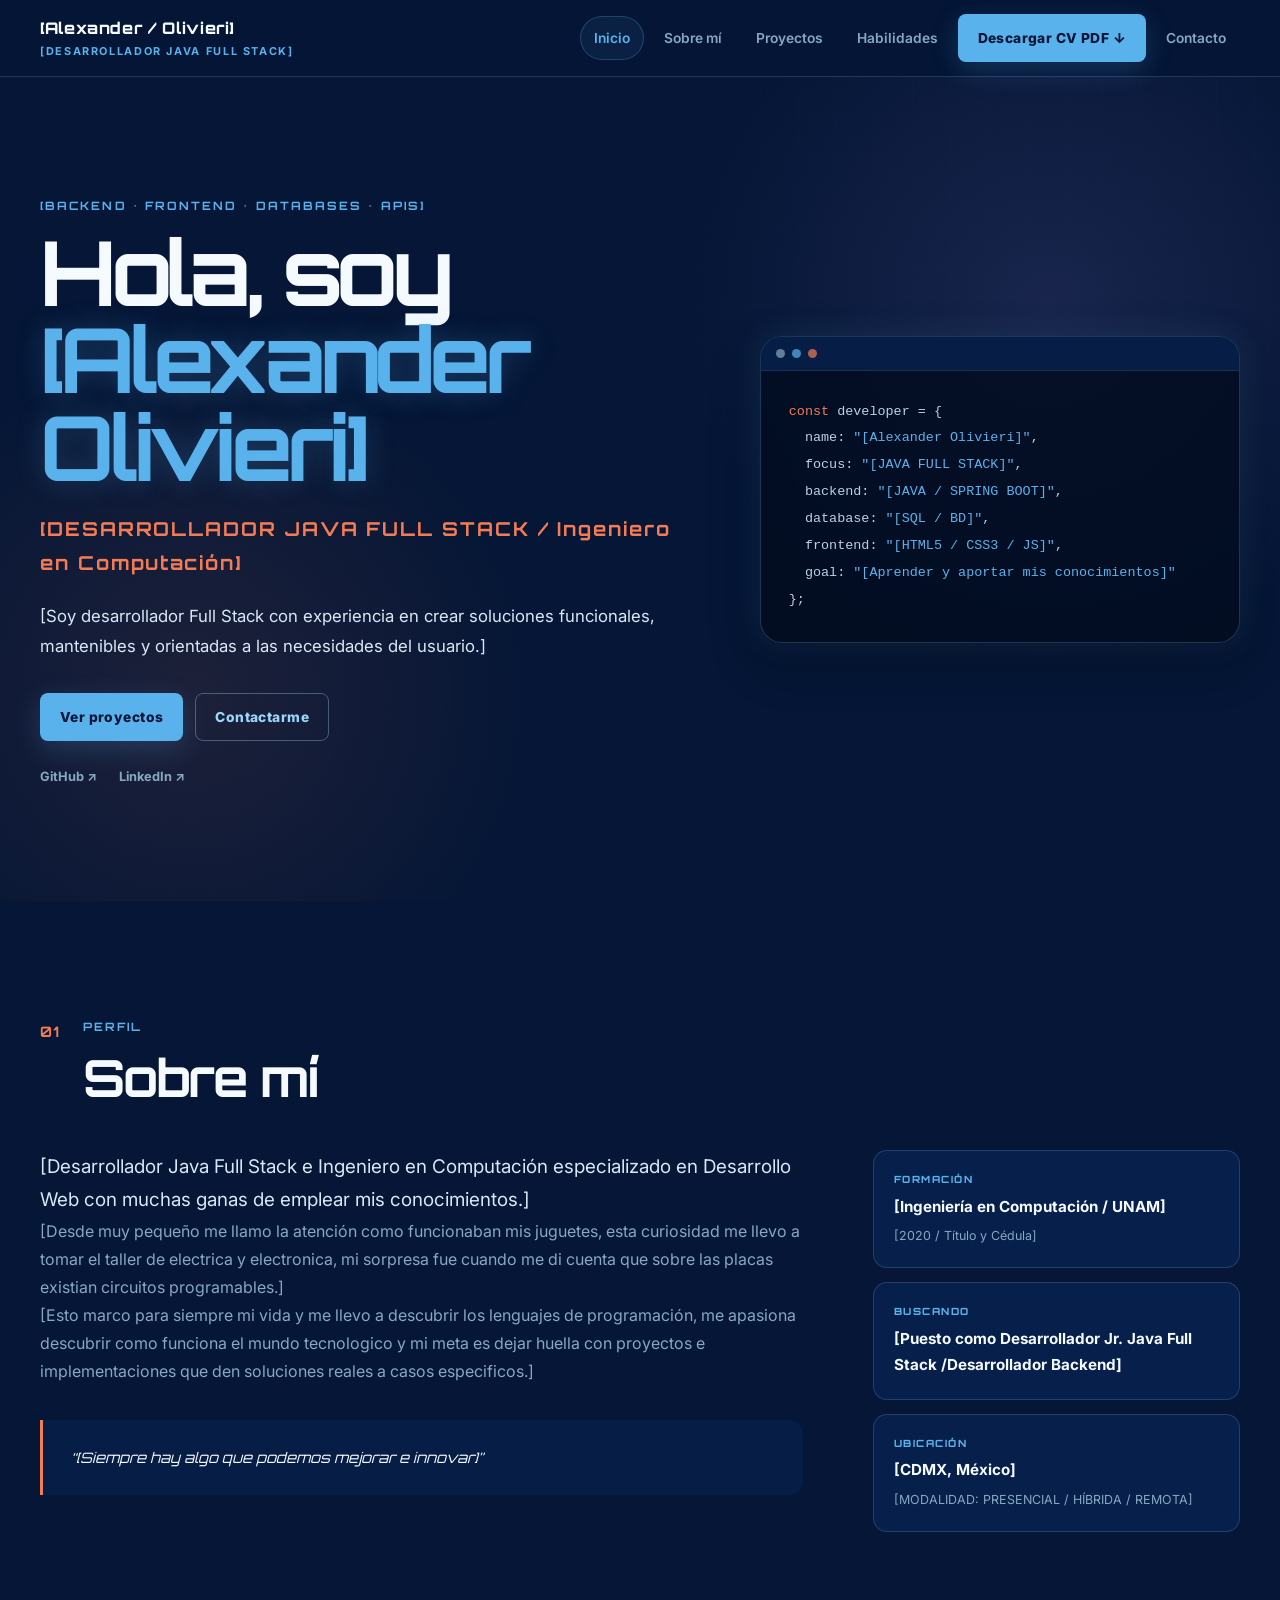
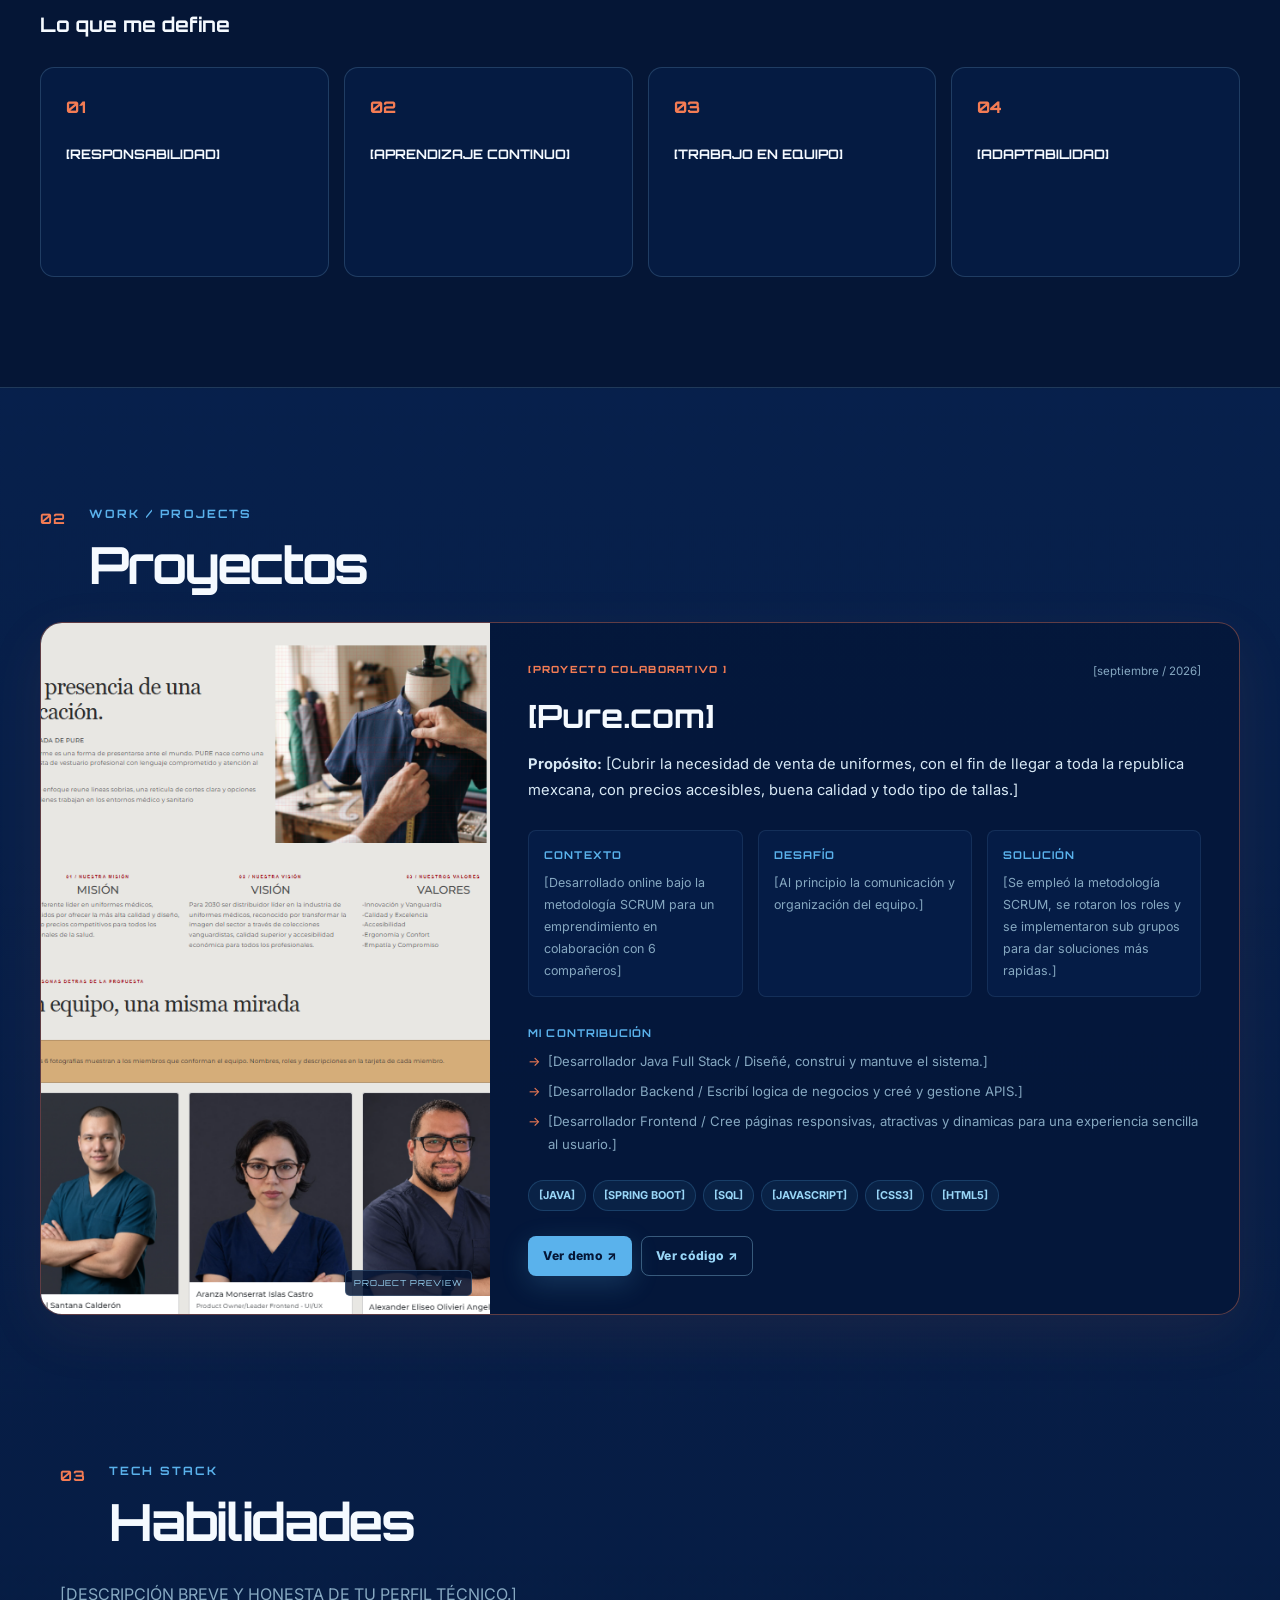
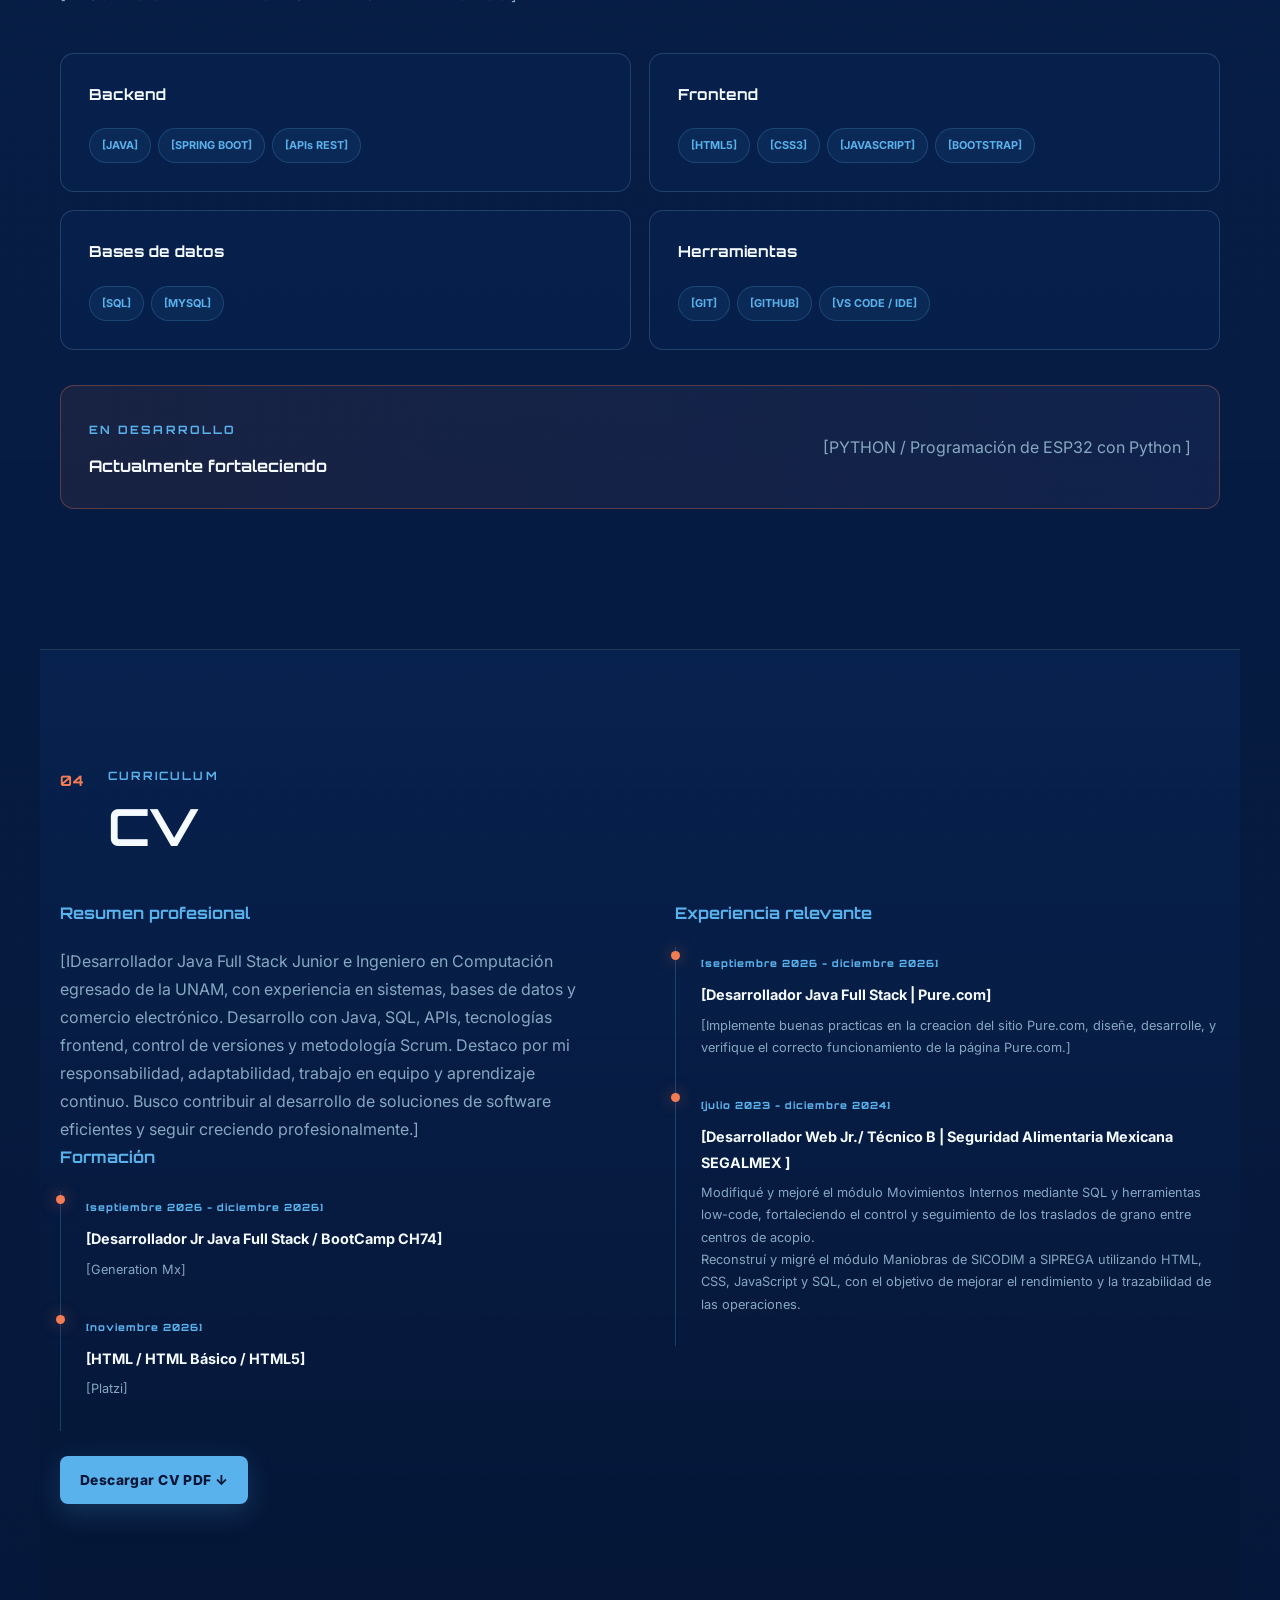
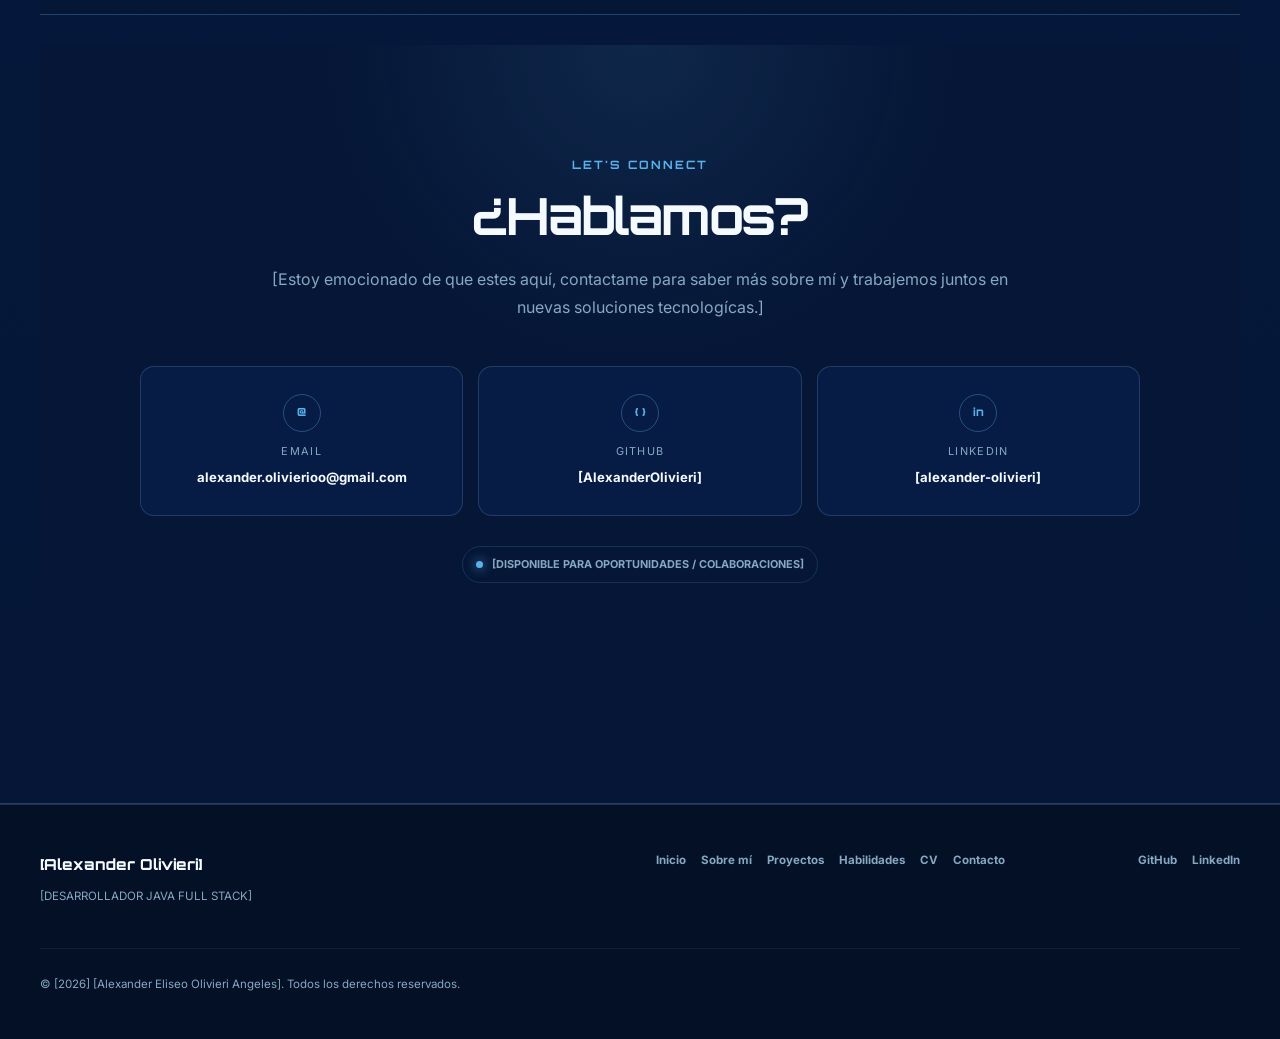
==== index.html @ f2535158 "Update meta description and remove CV link Updated the meta description to provide a brief professio" ====
<!DOCTYPE html>
<html lang="es">
<head>
  <meta charset="UTF-8">
  <meta name="viewport" content="width=device-width, initial-scale=1.0">

 
  <title>[Alexander Eliseo Olivieri Angeles] | Desarrollador Java Full Stack</title>
  <meta name="description" content="  [Soy desarrollador Full Stack con experiencia en crear
                                      soluciones funcionales, mantenibles y orientadas a las necesidades
                                      del usuario.]">


  <link rel="preconnect" href="https://fonts.googleapis.com">
  <link rel="preconnect" href="https://fonts.gstatic.com" crossorigin>
  <link href="https://fonts.googleapis.com/css2?family=Inter:wght@400;500;600;700&family=Orbitron:wght@500;600;700;800&display=swap" rel="stylesheet">

  <link rel="stylesheet" href="css/styles.css">
</head>

<body>


  <header class="header">
    <div class="header__container">

      <a class="header__brand" href="#inicio" aria-label="Ir al inicio">
        <span class="header__name">[Alexander / Olivieri]</span>
        <span class="header__tagline">[DESARROLLADOR JAVA FULL STACK]</span>
      </a>

      <nav class="nav" aria-label="Navegación principal">
        <ul class="nav__list">
          <li><a href="#inicio" class="nav__link nav__link--active">Inicio</a></li>
          <li><a href="#sobre-mi" class="nav__link">Sobre mí</a></li>
          <li><a href="#proyectos" class="nav__link">Proyectos</a></li>
          <li><a href="#habilidades" class="nav__link">Habilidades</a></li>
          <li> <a href="assets/documents/Alexander_Eliseo_Olivieri_Angeles-Desarrollador_Java_Full_Stack.pdf" class="button button--primary" target="_blank">Descargar CV PDF ↓</a></li>
          <li><a href="#contacto" class="nav__link">Contacto</a></li>
        </ul>
      </nav>

    </div>
  </header>

  <main>


    <section class="hero" id="inicio">
      <div class="hero__container">

        <div class="hero__content">
          <span class="eyebrow">[BACKEND • FRONTEND • DATABASES • APIS]</span>

          <h1 class="hero__title">
            Hola, soy <span>[Alexander Olivieri]</span>
          </h1>

          <p class="hero__role">[DESARROLLADOR JAVA FULL STACK / Ingeniero en Computación]</p>

          <p class="hero__description">
            [Soy desarrollador Full Stack con experiencia en crear
            soluciones funcionales, mantenibles y orientadas a las necesidades
            del usuario.]
          </p>

          <div class="hero__actions">
            <a href="#proyectos" class="button button--primary">Ver proyectos</a>
            <a href="#contacto" class="button button--secondary">Contactarme</a>
          </div>

          
          <div class="social-links" aria-label="Perfiles profesionales">
            <a href="https://github.com/AlexanderOlivieri" target="_blank" rel="noopener noreferrer">GitHub ↗</a>
            <a href="https://www.linkedin.com/in/alexander-olivieri" target="_blank" rel="noopener noreferrer">LinkedIn ↗</a>
           
          </div>
        </div>

        <aside class="hero__terminal" aria-label="Perfil técnico">
          <div class="terminal__bar">
            <span></span><span></span><span></span>
          </div>
          <div class="terminal__body">
            <p><span class="code-key">const</span> developer = {</p>
            <p>&nbsp;&nbsp;name: <span class="code-string">"[Alexander Olivieri]"</span>,</p>
            <p>&nbsp;&nbsp;focus: <span class="code-string">"[JAVA FULL STACK]"</span>,</p>
            <p>&nbsp;&nbsp;backend: <span class="code-string">"[JAVA / SPRING BOOT]"</span>,</p>
            <p>&nbsp;&nbsp;database: <span class="code-string">"[SQL / BD]"</span>,</p>
            <p>&nbsp;&nbsp;frontend: <span class="code-string">"[HTML5 / CSS3 / JS]"</span>,</p>
            <p>&nbsp;&nbsp;goal: <span class="code-string">"[Aprender y aportar mis conocimientos]"</span></p>
            <p>};</p>
          </div>
        </aside>

      </div>
    </section>


    <section class="about section" id="sobre-mi">
      <div class="container">

        <div class="section-heading">
          <span class="section-number">01</span>
          <div>
            <span class="eyebrow">PERFIL</span>
            <h2>Sobre mí</h2>
          </div>
        </div>

        <div class="about__grid">
          <div class="about__main">
            <p class="lead">
              [Desarrollador Java Full Stack e Ingeniero en Computación especializado en Desarrollo Web con muchas ganas de emplear mis conocimientos.]
            </p>

            <p>
              [Desde muy pequeño me llamo la atención como funcionaban mis juguetes, 
              esta curiosidad me llevo a tomar el taller de electrica y electronica, 
              mi sorpresa fue cuando me di cuenta que sobre las placas existian circuitos programables.]
            </p>

            <p>
              [Esto marco para siempre mi vida y me llevo a descubrir los lenguajes de programación,
              me apasiona descubrir como funciona el mundo tecnologico y mi meta es dejar huella con proyectos e implementaciones
              que den soluciones reales a casos especificos.]
            </p>

            <div class="quote">
              <p>“[Siempre hay algo que podemos mejorar e innovar]”</p>
            </div>
          </div>

          <div class="about__side">
            <div class="info-card">
              <span class="info-card__label">FORMACIÓN</span>
              <strong>[Ingeniería en Computación / UNAM]</strong>
              <span>[2020 / Título y Cédula]</span>
            </div>

            <div class="info-card">
              <span class="info-card__label">BUSCANDO</span>
              <strong>[Puesto como Desarrollador Jr. Java Full Stack /Desarrollador Backend]</strong>
              
            </div>

            <div class="info-card">
              <span class="info-card__label">UBICACIÓN</span>
              <strong>[CDMX, México]</strong>
              <span>[MODALIDAD: PRESENCIAL / HÍBRIDA / REMOTA]</span>
            </div>
          </div>
        </div>

        <div class="values">
          <h3>Lo que me define</h3>

          <div class="values__grid">
            <article class="value">
              <span class="value__icon">01</span>
              <h4>[RESPONSABILIDAD]</h4>
              
            </article>

            <article class="value">
              <span class="value__icon">02</span>
              <h4>[APRENDIZAJE CONTINUO]</h4>
             
            </article>

            <article class="value">
              <span class="value__icon">03</span>
              <h4>[TRABAJO EN EQUIPO]</h4>
            
            </article>

            <article class="value">
              <span class="value__icon">04</span>
              <h4>[ADAPTABILIDAD]</h4>
             
            </article>
          </div>
        </div>

      </div>
    </section>


    <section class="projects section section--dark" id="proyectos">
      <div class="container">

        <div class="section-heading">
          <span class="section-number">02</span>
          <div>
            <span class="eyebrow">WORK / PROJECTS</span>
            <h2>Proyectos</h2>
          </div>
        </div>

        <p class="section-intro">
 
        </p>

        <div class="projects__grid">


          <article class="project project--featured">

            <div class="project__media">
              <img src="assets/images/projects/pure.png"
                   alt="Esta es la pagina about del proyecto Pure.com"
                   loading="lazy">


            </div>

            <div class="project__content">
              <div class="project__top">
                <span class="project__type">[PROYECTO COLABORATIVO ]</span>
                <span class="project__date">[septiembre / 2026]</span>
              </div>

              <h3 class="project__title">[Pure.com]</h3>

              <p class="project__description">
                <strong>Propósito:</strong> [Cubrir la necesidad de venta de uniformes, 
                                              con el fin de llegar a toda la republica mexcana, 
                                              con precios accesibles, buena calidad y todo tipo de tallas.]
              </p>

              <div class="project__details">
                <div>
                  <h4>Contexto</h4>
                  <p>[Desarrollado online bajo la metodología SCRUM para un emprendimiento en colaboración con 6 compañeros]</p>
                </div>

                <div>
                  <h4>Desafío</h4>
                  <p>[Al principio la comunicación y organización del equipo.]</p>
                </div>

                <div>
                  <h4>Solución</h4>
                  <p>[Se empleó la metodología SCRUM, se rotaron los roles y se implementaron sub grupos para dar soluciones más rapidas.]</p>
                </div>
              </div>

              <div class="project__contribution">
                <h4>Mi contribución</h4>
                <ul>
                  <li>[Desarrollador Java Full Stack / Diseñé, construi y mantuve el sistema.]</li>
                  <li>[Desarrollador Backend / Escribí logica de negocios y creé y gestione APIS.]</li>
                  <li>[Desarrollador Frontend / Cree páginas responsivas, atractivas y dinamicas para una experiencia sencilla al usuario.]</li>
                </ul>
              </div>

              <div class="project__technologies">
                <span class="tag">[JAVA]</span>
                <span class="tag">[SPRING BOOT]</span>
                <span class="tag">[SQL]</span>
                <span class="tag">[JAVASCRIPT]</span>
                <span class="tag">[CSS3]</span>
                <span class="tag">[HTML5]</span>
              </div>

              <div class="project__links">
                <a href="#" class="button button--small button--primary" target="_blank" rel="noopener noreferrer">Ver demo ↗</a>
                <a href="https://github.com/aztrax369i/Pure.com.git" class="button button--small button--outline" target="_blank" rel="noopener noreferrer">Ver código ↗</a>
              </div>
            </div>
          </article>

          <!-- PROYECTO 2 
          <article class="project">
            <div class="project__media">
              <img src="[IMAGEN-PROYECTO-2.jpg]"
                   alt="[DESCRIPCIÓN DE LA IMAGEN]"
                   loading="lazy">
            </div>

            <div class="project__content">
              <div class="project__top">
                <span class="project__type">[PERSONAL / COLABORATIVO]</span>
                <span class="project__date">[MES / AÑO]</span>
              </div>

              <h3 class="project__title">[NOMBRE DEL PROYECTO]</h3>

              <p class="project__description">
                <strong>Propósito:</strong> [PROBLEMA / NECESIDAD / OBJETIVO.]
              </p>

              <div class="project__details">
                <div>
                  <h4>Contexto</h4>
                  <p>[CONTEXTO.]</p>
                </div>
                <div>
                  <h4>Desafío</h4>
                  <p>[DESAFÍO.]</p>
                </div>
                <div>
                  <h4>Solución</h4>
                  <p>[SOLUCIÓN.]</p>
                </div>
              </div>

              <div class="project__contribution">
                <h4>Mi contribución</h4>
                <ul>
                  <li>[APORTACIÓN 1]</li>
                  <li>[APORTACIÓN 2]</li>
                  <li>[APORTACIÓN 3]</li>
                </ul>
              </div>

              <div class="project__technologies">
                <span class="tag">[TECNOLOGÍA]</span>
                <span class="tag">[TECNOLOGÍA]</span>
                <span class="tag">[TECNOLOGÍA]</span>
              </div>

              <div class="project__links">
                <a href="[URL-DEMO]" class="button button--small button--primary" target="_blank" rel="noopener noreferrer">Ver demo ↗</a>
                <a href="[URL-GITHUB]" class="button button--small button--outline" target="_blank" rel="noopener noreferrer">Ver código ↗</a>
              </div>
            </div>
          </article>

           PROYECTO 3 
          <article class="project">
            <div class="project__media">
              <img src="[IMAGEN-PROYECTO-3.jpg]"
                   alt="[DESCRIPCIÓN DE LA IMAGEN]"
                   loading="lazy">
            </div>

            <div class="project__content">
              <div class="project__top">
                <span class="project__type">[PERSONAL / COLABORATIVO]</span>
                <span class="project__date">[MES / AÑO]</span>
              </div>

              <h3 class="project__title">[NOMBRE DEL PROYECTO]</h3>

              <p class="project__description">
                <strong>Propósito:</strong> [PROBLEMA / NECESIDAD / OBJETIVO.]
              </p>

              <div class="project__details">
                <div>
                  <h4>Contexto</h4>
                  <p>[CONTEXTO.]</p>
                </div>
                <div>
                  <h4>Desafío</h4>
                  <p>[DESAFÍO.]</p>
                </div>
                <div>
                  <h4>Solución</h4>
                  <p>[SOLUCIÓN.]</p>
                </div>
              </div>

              <div class="project__contribution">
                <h4>Mi contribución</h4>
                <ul>
                  <li>[APORTACIÓN 1]</li>
                  <li>[APORTACIÓN 2]</li>
                  <li>[APORTACIÓN 3]</li>
                </ul>
              </div>

              <div class="project__technologies">
                <span class="tag">[TECNOLOGÍA]</span>
                <span class="tag">[TECNOLOGÍA]</span>
                <span class="tag">[TECNOLOGÍA]</span>
              </div>

              <div class="project__links">
                <a href="[URL-DEMO]" class="button button--small button--primary" target="_blank" rel="noopener noreferrer">Ver demo ↗</a>
                <a href="[URL-GITHUB]" class="button button--small button--outline" target="_blank" rel="noopener noreferrer">Ver código ↗</a>
              </div>
            </div>
          </article>

        </div>
      </div>
    </section>
-->

    <section class="skills section" id="habilidades">
      <div class="container">

        <div class="section-heading">
          <span class="section-number">03</span>
          <div>
            <span class="eyebrow">TECH STACK</span>
            <h2>Habilidades</h2>
          </div>
        </div>

        <p class="section-intro">
          [DESCRIPCIÓN BREVE Y HONESTA DE TU PERFIL TÉCNICO.]
        </p>

        <div class="skills__grid">

          <article class="skill-group">
            <h3>Backend</h3>
            <div class="skill-tags">
              <span class="skill-tag">[JAVA]</span>
              <span class="skill-tag">[SPRING BOOT]</span>
              <span class="skill-tag">[APIs REST]</span>
              
            </div>
          </article>

          <article class="skill-group">
            <h3>Frontend</h3>
            <div class="skill-tags">
              <span class="skill-tag">[HTML5]</span>
              <span class="skill-tag">[CSS3]</span>
              <span class="skill-tag">[JAVASCRIPT]</span>
              <span class="skill-tag">[BOOTSTRAP]</span>
            </div>
          </article>

          <article class="skill-group">
            <h3>Bases de datos</h3>
            <div class="skill-tags">
              <span class="skill-tag">[SQL]</span>
              <span class="skill-tag">[MYSQL]</span>
              
            </div>
          </article>

          <article class="skill-group">
            <h3>Herramientas</h3>
            <div class="skill-tags">
              <span class="skill-tag">[GIT]</span>
              <span class="skill-tag">[GITHUB]</span>
              <span class="skill-tag">[VS CODE / IDE]</span>
              
            </div>
          </article>

        </div>

        <div class="learning">
          <div>
            <span class="eyebrow">EN DESARROLLO</span>
            <h3>Actualmente fortaleciendo</h3>
          </div>
          <p>[PYTHON / Programación de ESP32 con Python ]</p>
        </div>

      </div>
    </section>


    <section class="cv section section--dark" id="cv">
      <div class="container">

        <div class="section-heading">
          <span class="section-number">04</span>
          <div>
            <span class="eyebrow">CURRICULUM</span>
            <h2>CV</h2>
          </div>
        </div>

        <div class="cv__grid">

          <div>
            <h3>Resumen profesional</h3>
            <p>
              [IDesarrollador Java Full Stack Junior e Ingeniero en Computación egresado de la UNAM, 
              con experiencia en sistemas, bases de datos y comercio electrónico. Desarrollo con Java, SQL, APIs, 
              tecnologías frontend, control de versiones y metodología Scrum. Destaco por mi responsabilidad, 
              adaptabilidad, trabajo en equipo y aprendizaje continuo. Busco contribuir al desarrollo de soluciones 
              de software eficientes y seguir creciendo profesionalmente.]
            </p>

            <h3>Formación</h3>
            <div class="timeline">
              <article class="timeline__item">
                <span>[septiembre 2026 - diciembre 2026]</span>
                <h4>[Desarrollador Jr Java Full Stack / BootCamp CH74]</h4>
                <p>[Generation Mx]</p>
              </article>

              <article class="timeline__item">
                <span>[noviembre 2026]</span>
                <h4>[HTML / HTML Básico / HTML5]</h4>
                <p>[Platzi]</p>
              </article>
            </div>
          </div>

          <div>
            <h3>Experiencia relevante</h3>
            <div class="timeline">
              <article class="timeline__item">
                <span>[septiembre 2026 - diciembre 2026]</span>
                <h4>[Desarrollador Java Full Stack | Pure.com]</h4>
                <p>[Implemente buenas practicas en la creacion del sitio Pure.com, diseñe, desarrolle, y 
                    verifique el correcto funcionamiento de la página Pure.com.]
                </p>
              </article>

              <article class="timeline__item">
                <span>[julio 2023 - diciembre 2024]</span>
                <h4>[Desarrollador Web Jr./ Técnico B | Seguridad Alimentaria Mexicana  SEGALMEX ]</h4>
                <p>Modifiqué y mejoré el módulo Movimientos Internos mediante SQL y herramientas low-code, 
                   fortaleciendo el control y seguimiento de los traslados de grano entre centros de acopio.
                </p>
                <p>Reconstruí y migré el módulo Maniobras de SICODIM a SIPREGA utilizando HTML, CSS, JavaScript y SQL, 
                  con el objetivo de mejorar el rendimiento y la trazabilidad de las operaciones.
                </p>
              </article>
            </div>
          </div>

        </div>

        <div class="cv__actions">
          <a href="assets/documents/Alexander_Eliseo_Olivieri_Angeles-Desarrollador_Java_Full_Stack.pdf" class="button button--primary" target="_blank">Descargar CV PDF ↓</a>
        </div>

      </div>
    </section>


    <section class="contact section" id="contacto">
      <div class="container">

        <div class="section-heading section-heading--center">
          <span class="eyebrow">LET'S CONNECT</span>
          <h2>¿Hablamos?</h2>
          <p>
            [Estoy emocionado de que estes aquí, contactame para saber más sobre mí y trabajemos juntos en nuevas soluciones tecnologícas.]
          </p>
        </div>

        <div class="contact__grid">

          <a class="contact-card" href="mailto:alexander.olivieri00@gmail.com">
            <span class="contact-card__icon">@</span>
            <span class="contact-card__label">Email</span>
            <strong>alexander.olivierioo@gmail.com</strong>
          </a>

          <a class="contact-card" href="https://github.com/AlexanderOlivieri" target="_blank" rel="noopener noreferrer">
            <span class="contact-card__icon">{ }</span>
            <span class="contact-card__label">GitHub</span>
            <strong>[AlexanderOlivieri]</strong>
          </a>

          <a class="contact-card" href="https://www.linkedin.com/in/alexander-olivieri" target="_blank" rel="noopener noreferrer">
            <span class="contact-card__icon">in</span>
            <span class="contact-card__label">LinkedIn</span>
            <strong>[alexander-olivieri]</strong>
          </a>

        </div>

        <div class="contact__status">
          <span class="status-dot"></span>
          <span>[DISPONIBLE PARA OPORTUNIDADES / COLABORACIONES]</span>
        </div>

      </div>
    </section>

  </main>

  <footer class="footer">
    <div class="container footer__container">
      <div>
        <span class="footer__brand">[Alexander Olivieri]</span>
        <p>[DESARROLLADOR JAVA FULL STACK]</p>
      </div>

      <nav class="footer__nav" aria-label="Navegación secundaria">
        <a href="#inicio">Inicio</a>
        <a href="#sobre-mi">Sobre mí</a>
        <a href="#proyectos">Proyectos</a>
        <a href="#habilidades">Habilidades</a>
        <a href="#cv">CV</a>
        <a href="#contacto">Contacto</a>
      </nav>

      <div class="footer__social">
        <a href="https://github.com/AlexanderOlivieri" target="_blank" rel="noopener noreferrer">GitHub</a>
        <a href="https://www.linkedin.com/in/alexander-olivieri" target="_blank" rel="noopener noreferrer">LinkedIn</a>
      </div>

      <p class="footer__copyright">
        © [2026] [Alexander Eliseo Olivieri Angeles]. Todos los derechos reservados.
      </p>
    </div>
  </footer>

</body>
</html>
---- css/styles.css ----
/* ==========================================================
   PORTAFOLIO — PLANTILLA PROFESIONAL
   Paleta proporcionada:
   BG principal     #051636
   BG secundario    #082454
   Primary          #5AB2EC
   Accent principal #F47C54
   Accent secund.   #6A62A8
   Texto claro      #99D6F7

   Tipografía:
   Orbitron → identidad técnica / títulos
   Inter    → cuerpo / UI / lectura
   ========================================================== */

:root {
  --color-bg-main: #051636;
  --color-bg-secondary: #082454;
  --color-primary: #5AB2EC;
  --color-accent-main: #F47C54;
  --color-accent-secondary: #6A62A8;
  --color-text-light: #99D6F7;

  --color-white: #F5FAFF;
  --color-text: #D8E9F5;
  --color-muted: #86A8C1;
  --color-border: rgba(153, 214, 247, 0.18);
  --color-card: rgba(8, 36, 84, 0.72);

  --font-display: "Orbitron", sans-serif;
  --font-body: "Inter", sans-serif;

  --container: 1200px;
  --radius-sm: 8px;
  --radius-md: 14px;
  --radius-lg: 22px;

  --shadow-card: 0 18px 50px rgba(0, 0, 0, 0.25);
  --shadow-glow: 0 0 32px rgba(90, 178, 236, 0.14);

  --transition: 220ms cubic-bezier(.2,.8,.2,1);
}

* {
  box-sizing: border-box;
  margin: 0;
  padding: 0;
}

html {
  scroll-behavior: smooth;
  scroll-padding-top: 92px;
}

body {
  min-width: 320px;
  background: var(--color-bg-main);
  color: var(--color-text);
  font-family: var(--font-body);
  font-size: 16px;
  line-height: 1.75;
  -webkit-font-smoothing: antialiased;
  text-rendering: optimizeLegibility;
}

img,
video {
  display: block;
  max-width: 100%;
}

img {
  width: 100%;
  object-fit: cover;
}

a {
  color: inherit;
  text-decoration: none;
}

ul {
  list-style: none;
}

button,
a {
  -webkit-tap-highlight-color: transparent;
}

:focus-visible {
  outline: 3px solid var(--color-accent-main);
  outline-offset: 4px;
}

::selection {
  background: var(--color-primary);
  color: var(--color-bg-main);
}

/* ==========================================================
   UTILIDADES
   ========================================================== */

.container {
  width: min(100% - 40px, var(--container));
  margin-inline: auto;
}

.section {
  padding: 110px 0;
}

.section--dark {
  background:
    linear-gradient(180deg, rgba(8,36,84,.72), rgba(5,22,54,.98));
  border-block: 1px solid var(--color-border);
}

.eyebrow {
  display: inline-block;
  margin-bottom: 12px;
  color: var(--color-primary);
  font-family: var(--font-display);
  font-size: .72rem;
  font-weight: 700;
  letter-spacing: .18em;
  text-transform: uppercase;
}

.section-heading {
  display: flex;
  align-items: flex-start;
  gap: 22px;
  margin-bottom: 45px;
}

.section-heading--center {
  display: block;
  max-width: 760px;
  margin-inline: auto;
  text-align: center;
}

.section-heading--center .eyebrow {
  display: block;
}

.section-heading h2 {
  color: var(--color-white);
  font-family: var(--font-display);
  font-size: clamp(2rem, 4vw, 3.4rem);
  line-height: 1.1;
  letter-spacing: -.04em;
}

.section-heading--center p {
  margin: 22px auto 0;
  color: var(--color-muted);
}

.section-number {
  padding-top: 8px;
  color: var(--color-accent-main);
  font-family: var(--font-display);
  font-size: .9rem;
  font-weight: 700;
  letter-spacing: .1em;
}

.section-intro {
  max-width: 780px;
  margin: -15px 0 45px;
  color: var(--color-muted);
}

/* ==========================================================
   HEADER
   ========================================================== */

.header {
  position: sticky;
  top: 0;
  z-index: 100;
  border-bottom: 1px solid var(--color-border);
  background: rgba(5, 22, 54, .88);
  backdrop-filter: blur(18px);
}

.header__container {
  width: min(100% - 40px, var(--container));
  min-height: 76px;
  margin-inline: auto;
  display: flex;
  align-items: center;
  justify-content: space-between;
  gap: 30px;
}

.header__brand {
  display: flex;
  flex-direction: column;
  flex-shrink: 0;
}

.header__name {
  color: var(--color-white);
  font-family: var(--font-display);
  font-size: 1rem;
  font-weight: 800;
  letter-spacing: .04em;
}

.header__tagline {
  color: var(--color-primary);
  font-size: .68rem;
  font-weight: 700;
  letter-spacing: .15em;
  text-transform: uppercase;
}

.nav__list {
  display: flex;
  align-items: center;
  gap: 6px;
  flex-wrap: wrap;
}

.nav__link {
  display: block;
  padding: 9px 13px;
  border: 1px solid transparent;
  border-radius: 999px;
  color: var(--color-muted);
  font-size: .86rem;
  font-weight: 600;
  transition: var(--transition);
}

.nav__link:hover,
.nav__link--active {
  color: var(--color-white);
  border-color: rgba(90,178,236,.25);
  background: rgba(90,178,236,.08);
}

.nav__link--active {
  color: var(--color-primary);
}

/* ==========================================================
   HERO
   ========================================================== */

.hero {
  position: relative;
  overflow: hidden;
  min-height: calc(100vh - 76px);
  display: grid;
  align-items: center;
  background:
    radial-gradient(circle at 82% 28%, rgba(106,98,168,.2), transparent 30%),
    radial-gradient(circle at 15% 75%, rgba(244,124,84,.1), transparent 28%),
    var(--color-bg-main);
}

.hero::before {
  content: "";
  position: absolute;
  inset: 0;
  pointer-events: none;
  opacity: .18;
  background-image:
    linear-gradient(rgba(90,178,236,.08) 1px, transparent 1px),
    linear-gradient(90deg, rgba(90,178,236,.08) 1px, transparent 1px);
  background-size: 38px 38px;
  mask-image: linear-gradient(to bottom, black, transparent 90%);
}

.hero__container {
  position: relative;
  z-index: 1;
  width: min(100% - 40px, var(--container));
  margin-inline: auto;
  padding: 90px 0;
  display: grid;
  grid-template-columns: minmax(0, 1.15fr) minmax(320px, .85fr);
  gap: 70px;
  align-items: center;
}

.hero__title {
  max-width: 800px;
  color: var(--color-white);
  font-family: var(--font-display);
  font-size: clamp(2.8rem, 7vw, 6.3rem);
  line-height: .98;
  letter-spacing: -.06em;
}

.hero__title span {
  color: var(--color-primary);
  text-shadow: 0 0 28px rgba(90,178,236,.25);
}

.hero__role {
  margin: 22px 0;
  color: var(--color-accent-main);
  font-family: var(--font-display);
  font-size: clamp(.9rem, 1.5vw, 1.2rem);
  font-weight: 700;
  letter-spacing: .1em;
}

.hero__description {
  max-width: 700px;
  margin-bottom: 32px;
  color: var(--color-text);
  font-size: 1.05rem;
}

.hero__actions {
  display: flex;
  flex-wrap: wrap;
  gap: 12px;
  margin-bottom: 25px;
}

.button {
  display: inline-flex;
  align-items: center;
  justify-content: center;
  min-height: 46px;
  padding: 11px 19px;
  border: 1px solid transparent;
  border-radius: var(--radius-sm);
  font-size: .86rem;
  font-weight: 800;
  letter-spacing: .03em;
  transition: var(--transition);
}

.button:hover {
  transform: translateY(-3px);
}

.button--primary {
  background: var(--color-primary);
  color: var(--color-bg-main);
  box-shadow: 0 8px 28px rgba(90,178,236,.2);
}

.button--primary:hover {
  background: #78C4F0;
  box-shadow: 0 12px 34px rgba(90,178,236,.32);
}

.button--secondary,
.button--outline {
  border-color: rgba(153,214,247,.35);
  background: transparent;
  color: var(--color-text-light);
}

.button--secondary:hover,
.button--outline:hover {
  border-color: var(--color-primary);
  background: rgba(90,178,236,.08);
}

.button--small {
  min-height: 40px;
  padding: 8px 14px;
  font-size: .76rem;
}

.social-links {
  display: flex;
  flex-wrap: wrap;
  gap: 22px;
}

.social-links a {
  color: var(--color-muted);
  font-size: .8rem;
  font-weight: 700;
  transition: var(--transition);
}

.social-links a:hover {
  color: var(--color-primary);
}

.hero__terminal {
  border: 1px solid rgba(90,178,236,.25);
  border-radius: var(--radius-lg);
  overflow: hidden;
  background: rgba(2,12,31,.8);
  box-shadow: var(--shadow-card), var(--shadow-glow);
}

.terminal__bar {
  display: flex;
  gap: 7px;
  padding: 12px 15px;
  border-bottom: 1px solid rgba(153,214,247,.1);
  background: rgba(8,36,84,.7);
}

.terminal__bar span {
  width: 9px;
  height: 9px;
  border-radius: 50%;
  background: var(--color-muted);
  opacity: .7;
}

.terminal__bar span:nth-child(2) { background: var(--color-primary); }
.terminal__bar span:nth-child(3) { background: var(--color-accent-main); }

.terminal__body {
  padding: 28px;
  color: #B9D2E3;
  font-family: "Courier New", monospace;
  font-size: .84rem;
  line-height: 2;
  overflow-x: auto;
}

.terminal__body p {
  margin: 0;
  max-width: none;
}

.code-key {
  color: var(--color-accent-main);
}

.code-string {
  color: var(--color-primary);
}

/* ==========================================================
   ABOUT
   ========================================================== */

.about__grid {
  display: grid;
  grid-template-columns: minmax(0, 1.35fr) minmax(280px, .65fr);
  gap: 70px;
}

.about__main p {
  color: var(--color-muted);
}

.about__main .lead {
  color: var(--color-text);
  font-size: 1.18rem;
}

.quote {
  margin-top: 35px;
  padding: 25px 28px;
  border-left: 3px solid var(--color-accent-main);
  background: rgba(8,36,84,.5);
  border-radius: 0 var(--radius-md) var(--radius-md) 0;
}

.quote p {
  color: var(--color-white) !important;
  font-family: var(--font-display);
  font-size: .9rem;
  font-style: italic;
}

.about__side {
  display: grid;
  gap: 14px;
}

.info-card {
  display: flex;
  flex-direction: column;
  gap: 5px;
  padding: 20px;
  border: 1px solid var(--color-border);
  border-radius: var(--radius-md);
  background: var(--color-card);
}

.info-card__label {
  color: var(--color-primary);
  font-family: var(--font-display);
  font-size: .62rem;
  font-weight: 800;
  letter-spacing: .15em;
}

.info-card strong {
  color: var(--color-white);
  font-size: .95rem;
}

.info-card span:last-child {
  color: var(--color-muted);
  font-size: .78rem;
}

.values {
  margin-top: 75px;
}

.values > h3 {
  margin-bottom: 25px;
  color: var(--color-white);
  font-family: var(--font-display);
  font-size: 1.25rem;
}

.values__grid {
  display: grid;
  grid-template-columns: repeat(4, 1fr);
  gap: 15px;
}

.value {
  min-height: 210px;
  padding: 25px;
  border: 1px solid var(--color-border);
  border-radius: var(--radius-md);
  background: rgba(8,36,84,.42);
  transition: var(--transition);
}

.value:hover {
  transform: translateY(-5px);
  border-color: rgba(90,178,236,.55);
  box-shadow: var(--shadow-glow);
}

.value__icon {
  display: block;
  margin-bottom: 22px;
  color: var(--color-accent-main);
  font-family: var(--font-display);
  font-weight: 800;
}

.value h4 {
  margin-bottom: 10px;
  color: var(--color-white);
  font-family: var(--font-display);
  font-size: .82rem;
}

.value p {
  color: var(--color-muted);
  font-size: .82rem;
}

/* ==========================================================
   PROJECTS
   ========================================================== */

.projects__grid {
  display: grid;
  gap: 30px;
}

.project {
  display: grid;
  grid-template-columns: minmax(300px, .75fr) minmax(0, 1.25fr);
  overflow: hidden;
  border: 1px solid var(--color-border);
  border-radius: var(--radius-lg);
  background: rgba(5,22,54,.72);
  box-shadow: var(--shadow-card);
  transition: var(--transition);
}

.project:hover {
  transform: translateY(-5px);
  border-color: rgba(90,178,236,.5);
}

.project--featured {
  border-color: rgba(244,124,84,.38);
  box-shadow: 0 18px 60px rgba(244,124,84,.08);
}

.project__media {
  min-height: 100%;
  position: relative;
  background: var(--color-bg-main);
}

.project__media::after {
  content: "PROJECT PREVIEW";
  position: absolute;
  inset: auto 18px 18px auto;
  padding: 5px 8px;
  border: 1px solid rgba(153,214,247,.2);
  border-radius: 5px;
  background: rgba(5,22,54,.85);
  color: var(--color-text-light);
  font-family: var(--font-display);
  font-size: .52rem;
  letter-spacing: .12em;
}

.project__media img {
  height: 100%;
  min-height: 360px;
  filter: saturate(.9);
  transition: var(--transition);
}

.project:hover .project__media img {
  transform: scale(1.025);
}

.project__content {
  padding: 38px;
}

.project__top {
  display: flex;
  justify-content: space-between;
  gap: 15px;
  margin-bottom: 17px;
}

.project__type {
  color: var(--color-accent-main);
  font-family: var(--font-display);
  font-size: .62rem;
  font-weight: 800;
  letter-spacing: .13em;
}

.project__date {
  color: var(--color-muted);
  font-size: .72rem;
}

.project__title {
  margin-bottom: 17px;
  color: var(--color-white);
  font-family: var(--font-display);
  font-size: clamp(1.4rem, 3vw, 2rem);
  line-height: 1.15;
}

.project__description {
  color: var(--color-text);
  font-size: .92rem;
}

.project__details {
  display: grid;
  grid-template-columns: repeat(3, 1fr);
  gap: 15px;
  margin: 27px 0;
}

.project__details > div {
  padding: 15px;
  border: 1px solid rgba(153,214,247,.1);
  border-radius: var(--radius-sm);
  background: rgba(8,36,84,.45);
}

.project h4 {
  margin-bottom: 7px;
  color: var(--color-primary);
  font-family: var(--font-display);
  font-size: .67rem;
  letter-spacing: .1em;
  text-transform: uppercase;
}

.project__details p {
  color: var(--color-muted);
  font-size: .78rem;
}

.project__contribution {
  margin-bottom: 24px;
}

.project__contribution ul {
  display: grid;
  gap: 7px;
}

.project__contribution li {
  position: relative;
  padding-left: 20px;
  color: var(--color-muted);
  font-size: .82rem;
}

.project__contribution li::before {
  content: "→";
  position: absolute;
  left: 0;
  color: var(--color-accent-main);
}

.project__technologies,
.skill-tags {
  display: flex;
  flex-wrap: wrap;
  gap: 7px;
}

.project__technologies {
  margin-bottom: 25px;
}

.tag,
.skill-tag {
  padding: 5px 10px;
  border: 1px solid rgba(90,178,236,.2);
  border-radius: 999px;
  color: var(--color-text-light);
  background: rgba(90,178,236,.07);
  font-size: .68rem;
  font-weight: 700;
}

.project__links {
  display: flex;
  flex-wrap: wrap;
  gap: 9px;
}

/* ==========================================================
   SKILLS
   ========================================================== */

.skills__grid {
  display: grid;
  grid-template-columns: repeat(2, 1fr);
  gap: 18px;
}

.skill-group {
  padding: 28px;
  border: 1px solid var(--color-border);
  border-radius: var(--radius-md);
  background: rgba(8,36,84,.48);
}

.skill-group h3 {
  margin-bottom: 20px;
  color: var(--color-white);
  font-family: var(--font-display);
  font-size: .95rem;
}

.skill-tag {
  padding: 7px 12px;
  color: var(--color-primary);
}

.learning {
  display: flex;
  justify-content: space-between;
  gap: 30px;
  align-items: center;
  margin-top: 35px;
  padding: 28px;
  border: 1px solid rgba(244,124,84,.3);
  border-radius: var(--radius-md);
  background: linear-gradient(100deg, rgba(244,124,84,.08), rgba(106,98,168,.1));
}

.learning h3 {
  color: var(--color-white);
  font-family: var(--font-display);
  font-size: 1rem;
}

.learning p {
  max-width: 600px;
  color: var(--color-muted);
}

/* ==========================================================
   CV
   ========================================================== */

.cv__grid {
  display: grid;
  grid-template-columns: 1fr 1fr;
  gap: 70px;
}

.cv h3 {
  margin-bottom: 20px;
  color: var(--color-primary);
  font-family: var(--font-display);
  font-size: 1rem;
}

.cv p {
  color: var(--color-muted);
}

.timeline {
  display: grid;
  gap: 0;
}

.timeline__item {
  position: relative;
  padding: 0 0 30px 25px;
  border-left: 1px solid rgba(90,178,236,.25);
}

.timeline__item::before {
  content: "";
  position: absolute;
  left: -5px;
  top: 4px;
  width: 9px;
  height: 9px;
  border-radius: 50%;
  background: var(--color-accent-main);
  box-shadow: 0 0 15px rgba(244,124,84,.5);
}

.timeline__item > span {
  color: var(--color-primary);
  font-family: var(--font-display);
  font-size: .62rem;
  font-weight: 800;
  letter-spacing: .1em;
}

.timeline__item h4 {
  margin: 7px 0;
  color: var(--color-white);
  font-size: .9rem;
}

.timeline__item p {
  font-size: .8rem;
}

.cv__actions {
  margin-top: 25px;
}

/* ==========================================================
   CONTACTO
   ========================================================== */

.contact {
  position: relative;
  overflow: hidden;
  background:
    radial-gradient(circle at 50% 0%, rgba(90,178,236,.11), transparent 36%),
    var(--color-bg-main);
}

.contact__grid {
  max-width: 1000px;
  margin: 45px auto 30px;
  display: grid;
  grid-template-columns: repeat(3, 1fr);
  gap: 15px;
}

.contact-card {
  min-height: 150px;
  display: flex;
  flex-direction: column;
  justify-content: center;
  align-items: center;
  padding: 25px;
  border: 1px solid var(--color-border);
  border-radius: var(--radius-md);
  background: rgba(8,36,84,.52);
  text-align: center;
  transition: var(--transition);
}

.contact-card:hover {
  transform: translateY(-5px);
  border-color: var(--color-primary);
  box-shadow: var(--shadow-glow);
}

.contact-card__icon {
  display: grid;
  place-items: center;
  width: 38px;
  height: 38px;
  margin-bottom: 10px;
  border: 1px solid rgba(90,178,236,.35);
  border-radius: 50%;
  color: var(--color-primary);
  font-family: var(--font-display);
  font-size: .7rem;
  font-weight: 800;
}

.contact-card__label {
  color: var(--color-muted);
  font-size: .68rem;
  text-transform: uppercase;
  letter-spacing: .12em;
}

.contact-card strong {
  margin-top: 5px;
  color: var(--color-white);
  font-size: .82rem;
  overflow-wrap: anywhere;
}

.contact__status {
  width: fit-content;
  margin: 0 auto;
  display: flex;
  align-items: center;
  gap: 9px;
  padding: 8px 13px;
  border: 1px solid rgba(90,178,236,.18);
  border-radius: 999px;
  color: var(--color-muted);
  font-size: .68rem;
  font-weight: 700;
}

.status-dot {
  width: 7px;
  height: 7px;
  border-radius: 50%;
  background: var(--color-primary);
  box-shadow: 0 0 12px var(--color-primary);
}

/* ==========================================================
   FOOTER
   ========================================================== */

.footer {
  padding: 45px 0;
  border-top: 1px solid var(--color-border);
  background: #031025;
}

.footer__container {
  display: grid;
  grid-template-columns: 1.3fr 1fr auto;
  gap: 35px;
  align-items: start;
}

.footer__brand {
  color: var(--color-white);
  font-family: var(--font-display);
  font-size: .95rem;
  font-weight: 800;
}

.footer p {
  margin-top: 7px;
  color: var(--color-muted);
  font-size: .72rem;
}

.footer__nav,
.footer__social {
  display: flex;
  flex-wrap: wrap;
  gap: 15px;
}

.footer__nav a,
.footer__social a {
  color: var(--color-muted);
  font-size: .72rem;
  font-weight: 700;
}

.footer__nav a:hover,
.footer__social a:hover {
  color: var(--color-primary);
}

.footer__copyright {
  grid-column: 1 / -1;
  padding-top: 25px;
  border-top: 1px solid rgba(153,214,247,.08);
}

/* ==========================================================
   RESPONSIVE
   ========================================================== */

@media (max-width: 1000px) {
  .hero__container {
    grid-template-columns: 1fr;
  }

  .hero__terminal {
    max-width: 700px;
  }

  .about__grid,
  .cv__grid {
    grid-template-columns: 1fr;
    gap: 40px;
  }

  .values__grid {
    grid-template-columns: repeat(2, 1fr);
  }

  .project {
    grid-template-columns: 1fr;
  }

  .project__media img {
    min-height: 300px;
    max-height: 420px;
  }

  .project__details {
    grid-template-columns: 1fr;
  }
}

@media (max-width: 760px) {
  .header__container {
    padding: 13px 0;
    flex-direction: column;
    align-items: stretch;
  }

  .header__brand {
    align-items: center;
  }

  .nav__list {
    justify-content: center;
  }

  .hero__container {
    width: min(100% - 28px, var(--container));
    padding: 75px 0;
  }

  .section {
    padding: 80px 0;
  }

  .container {
    width: min(100% - 28px, var(--container));
  }

  .values__grid,
  .skills__grid,
  .contact__grid {
    grid-template-columns: 1fr;
  }

  .learning {
    flex-direction: column;
    align-items: flex-start;
  }

  .footer__container {
    grid-template-columns: 1fr;
  }

  .footer__copyright {
    grid-column: auto;
  }
}

@media (max-width: 520px) {
  body {
    font-size: 15px;
  }

  .nav__link {
    padding: 7px 9px;
    font-size: .72rem;
  }

  .hero__title {
    font-size: clamp(2.4rem, 14vw, 4rem);
  }

  .hero__actions,
  .project__links {
    flex-direction: column;
    align-items: stretch;
  }

  .button {
    width: 100%;
  }

  .social-links {
    gap: 15px;
  }

  .project__content {
    padding: 25px 20px;
  }

  .section-heading {
    gap: 13px;
  }

  .section-heading h2 {
    font-size: 2rem;
  }

  .section-number {
    font-size: .7rem;
  }
}

/* ==========================================================
   ACCESIBILIDAD / REDUCIR MOVIMIENTO
   ========================================================== */

@media (prefers-reduced-motion: reduce) {
  html {
    scroll-behavior: auto;
  }

  *,
  *::before,
  *::after {
    transition-duration: .01ms !important;
    animation-duration: .01ms !important;
  }

  .button:hover,
  .project:hover,
  .value:hover,
  .contact-card:hover {
    transform: none;
  }
}
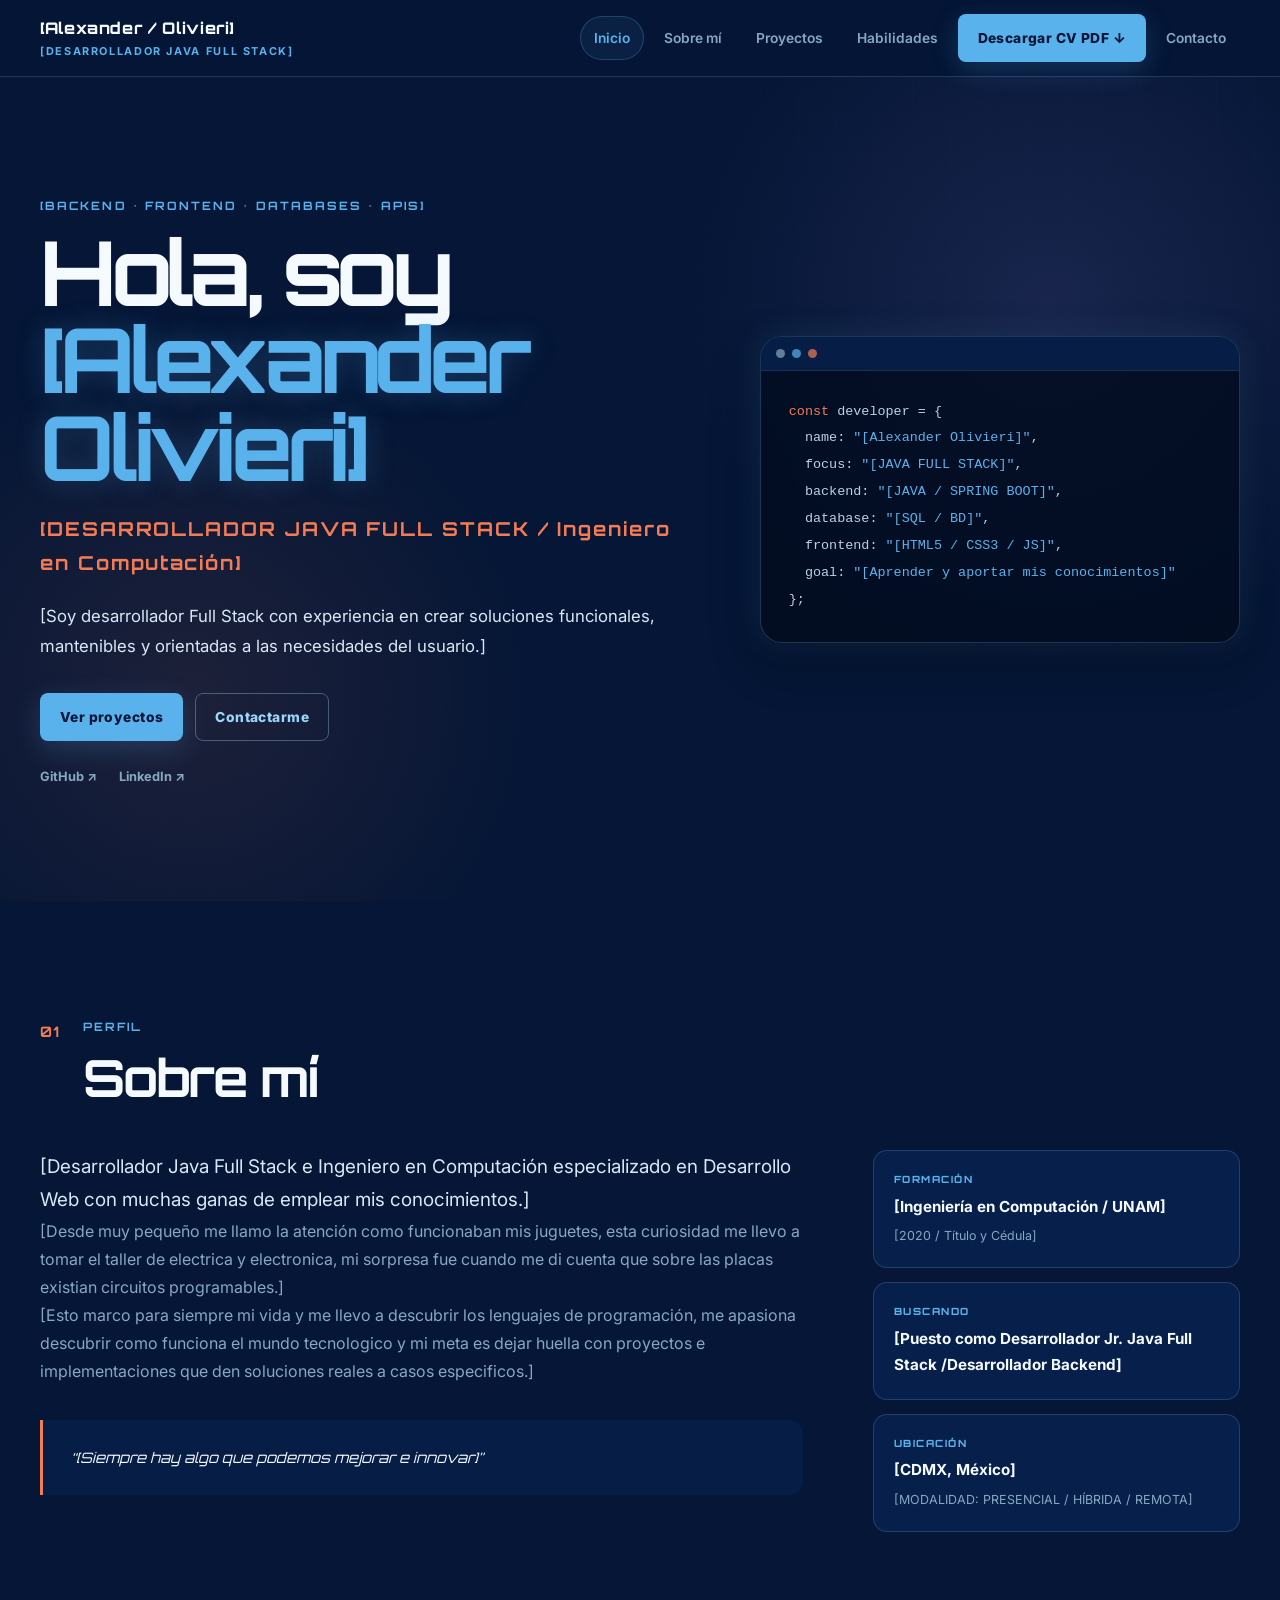
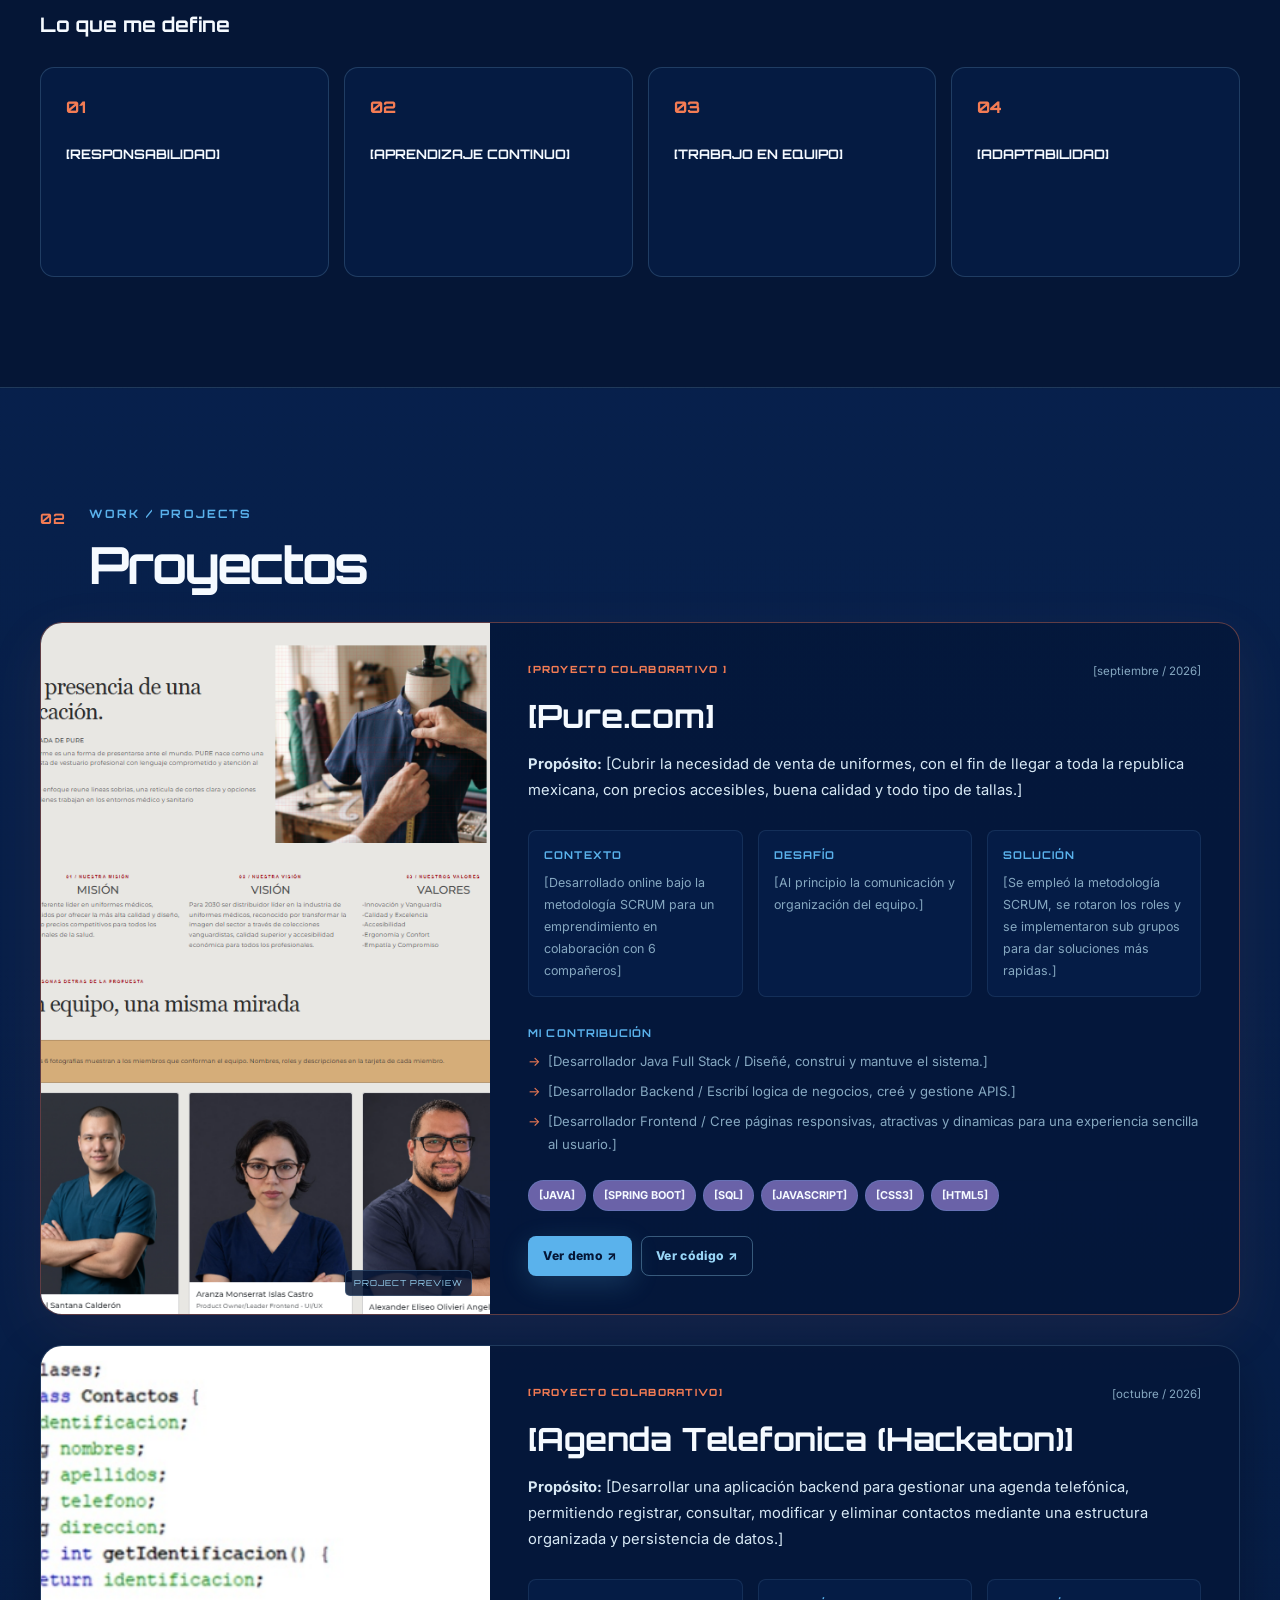
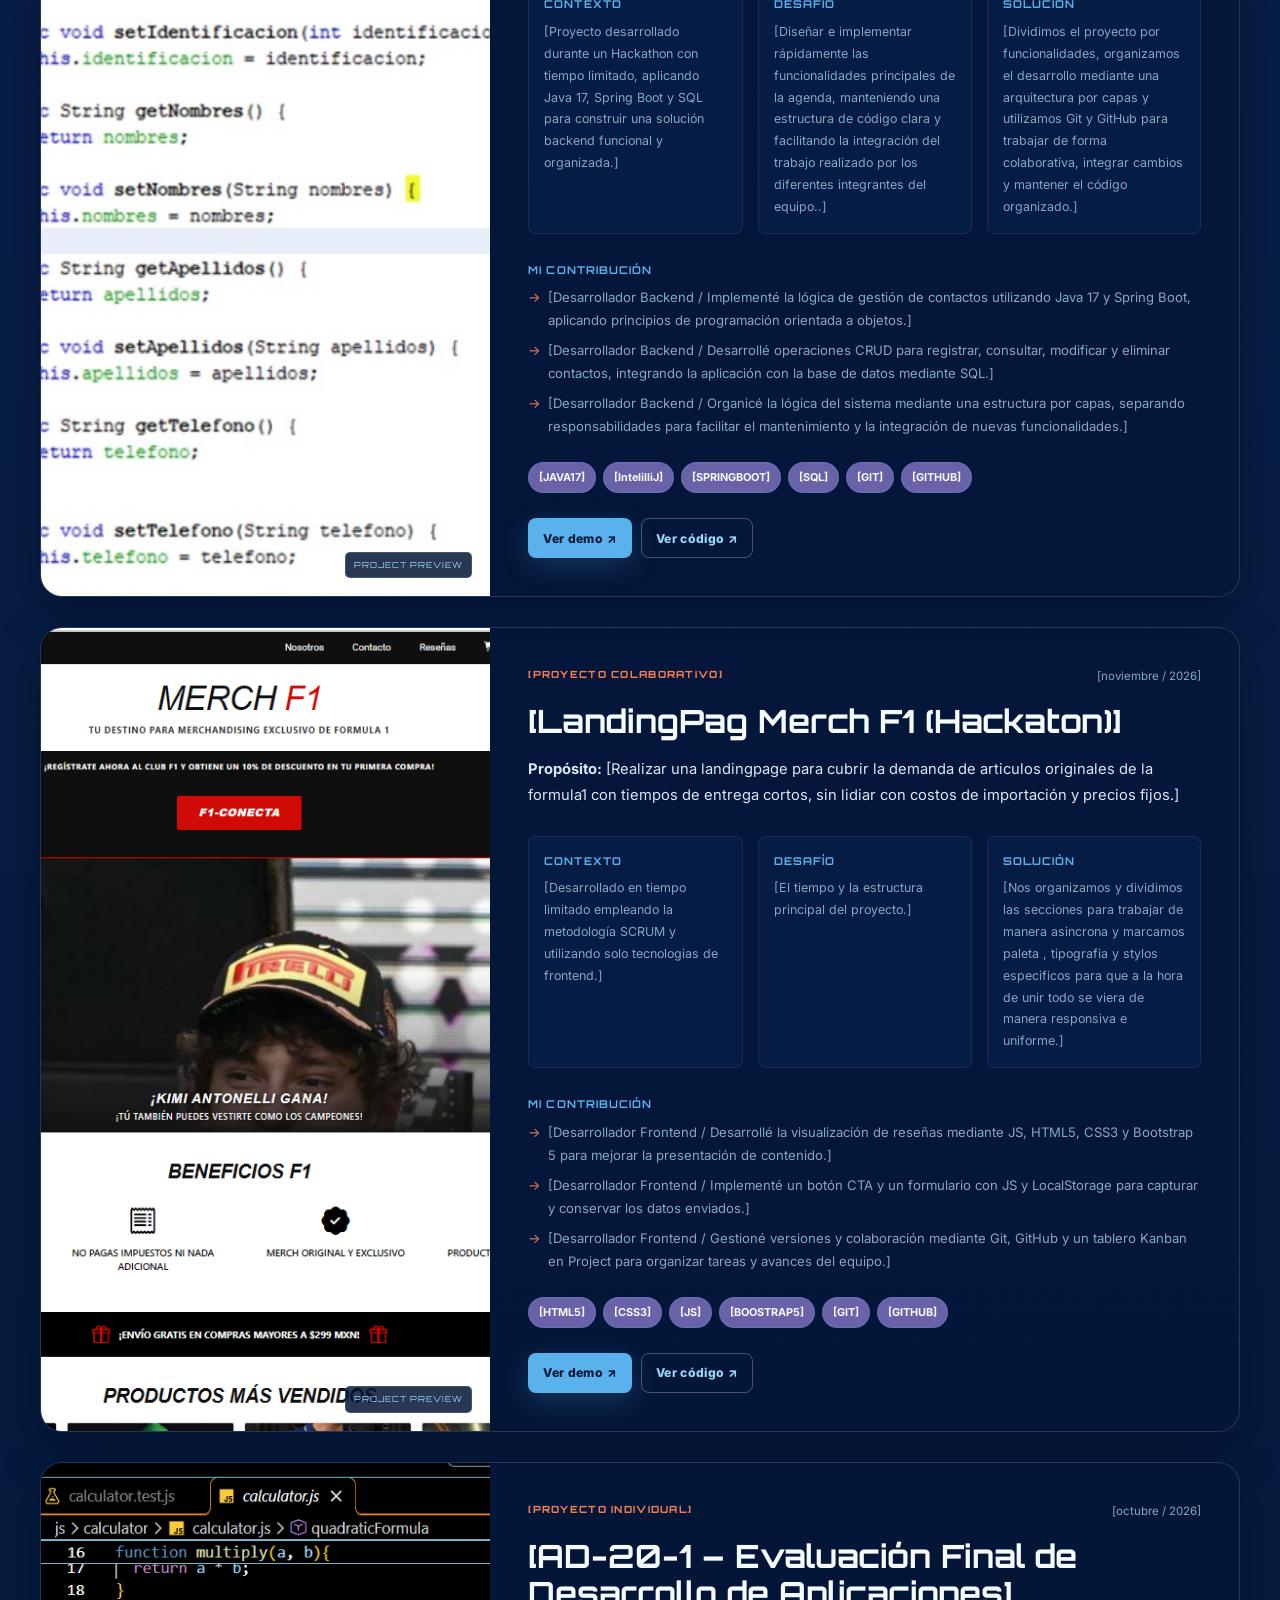
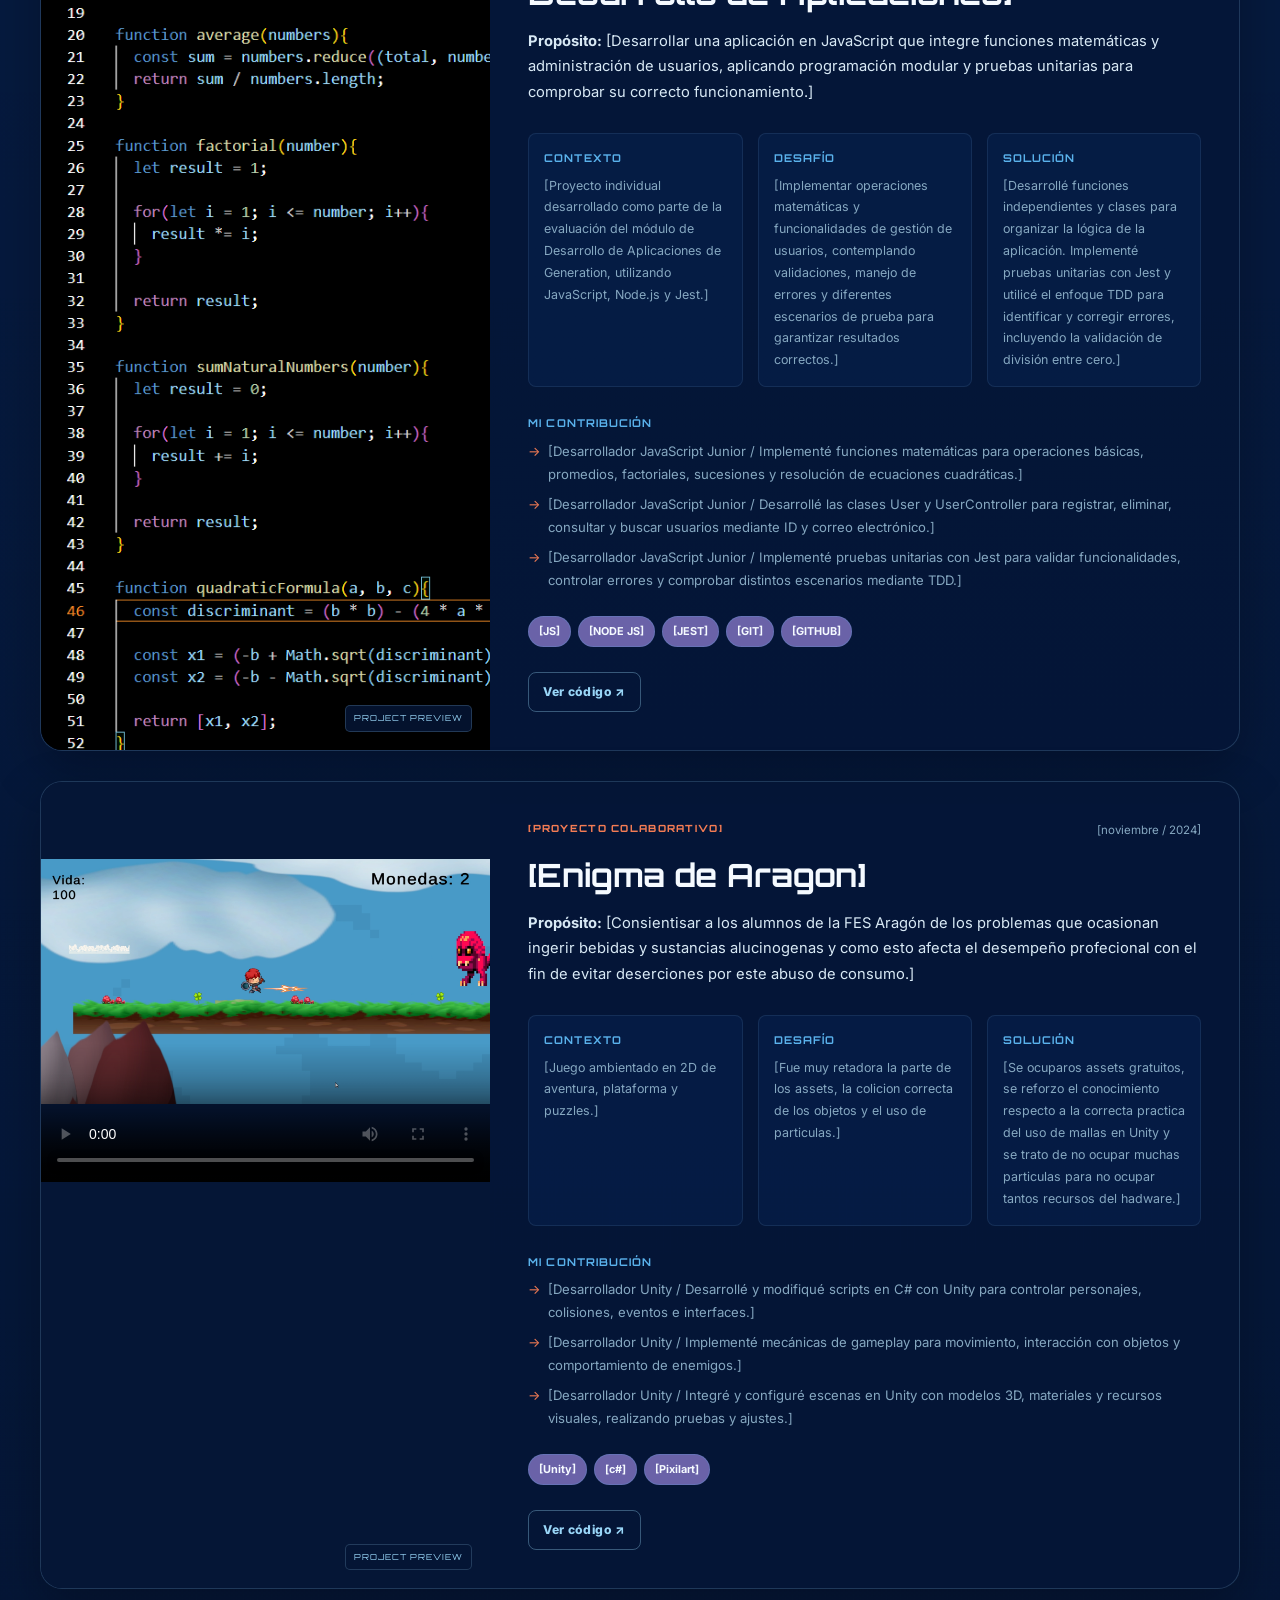
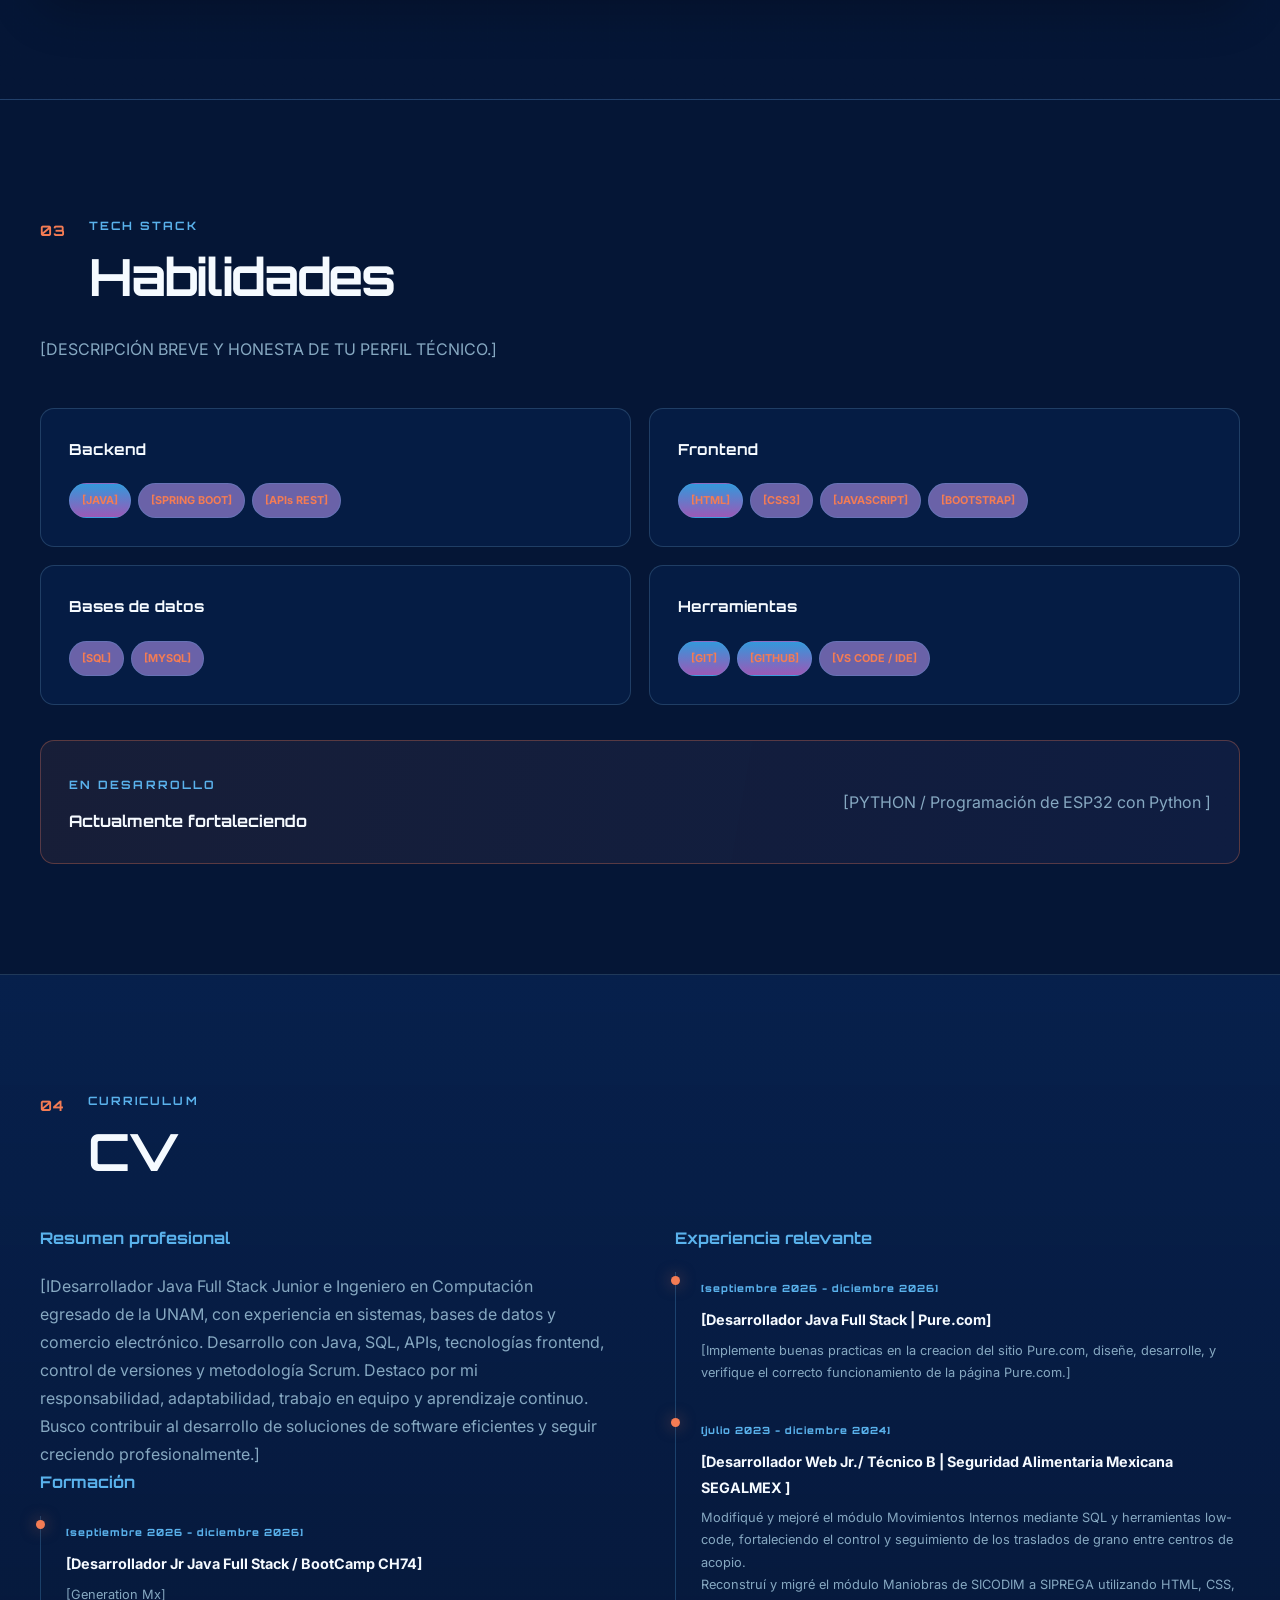
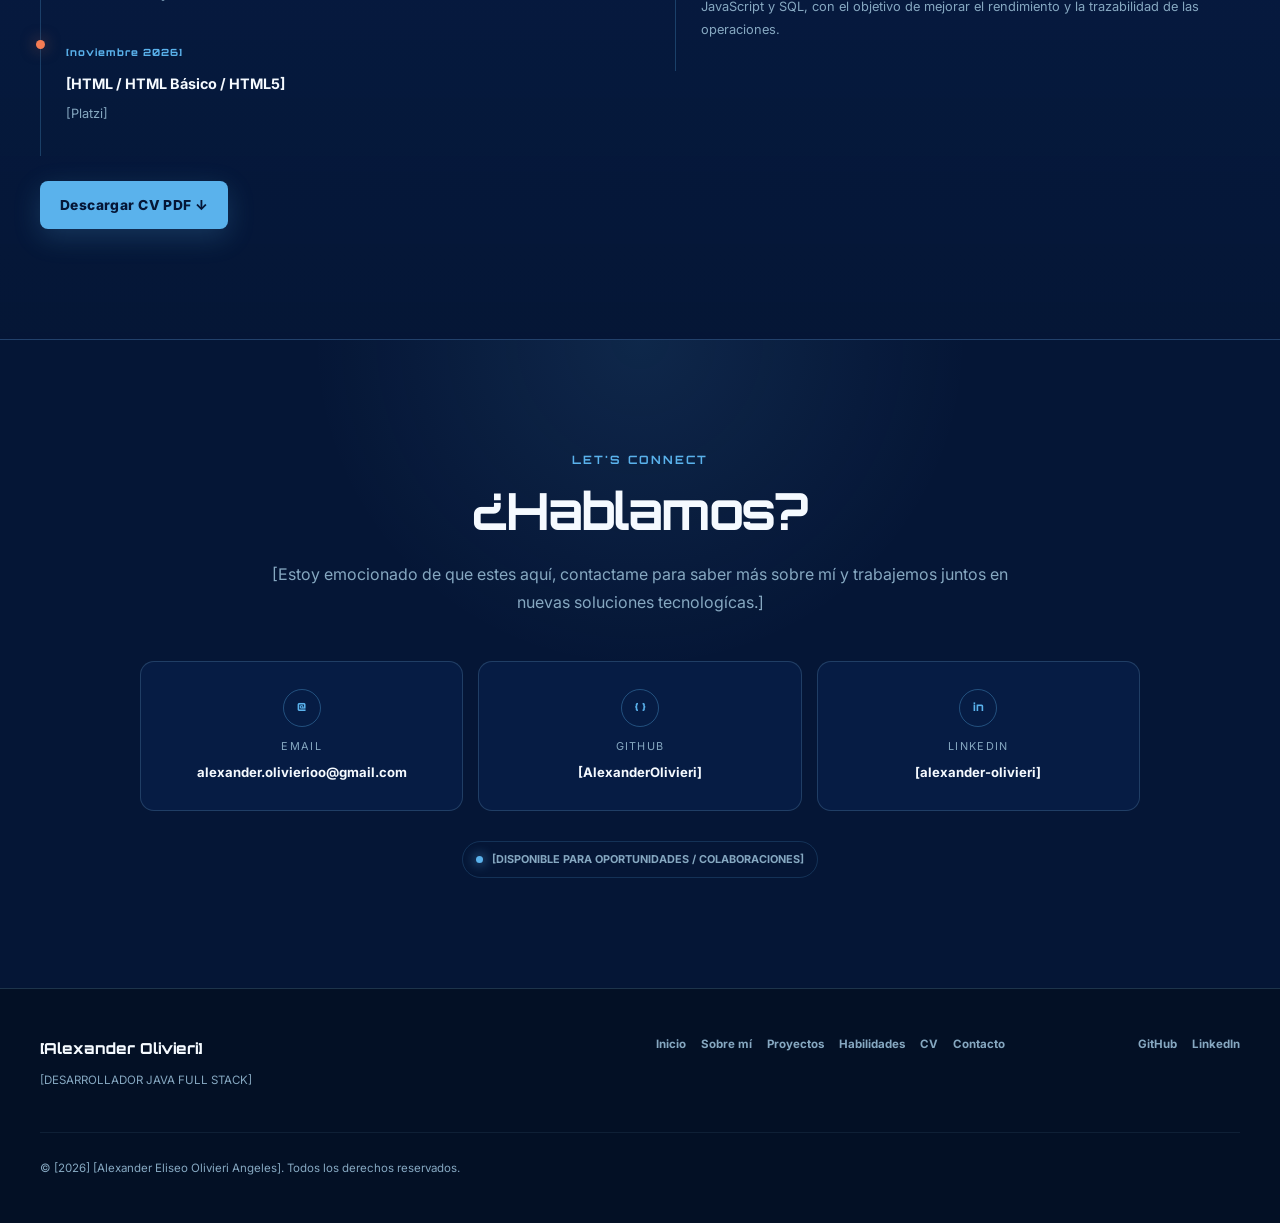
==== commit 189a5541: "Agregué proyectos, huevos de pascua y corregí." ====
--- a/index.html
+++ b/index.html
@@ -6,9 +6,7 @@
 
  
   <title>[Alexander Eliseo Olivieri Angeles] | Desarrollador Java Full Stack</title>
-  <meta name="description" content="  [Soy desarrollador Full Stack con experiencia en crear
-                                      soluciones funcionales, mantenibles y orientadas a las necesidades
-                                      del usuario.]">
+  <meta name="description" content="[Soy Desarrollador Java Full Stack, busco proyectos en donde pueda emplear mis habilidades]">
 
 
   <link rel="preconnect" href="https://fonts.googleapis.com">
@@ -73,7 +71,7 @@
           <div class="social-links" aria-label="Perfiles profesionales">
             <a href="https://github.com/AlexanderOlivieri" target="_blank" rel="noopener noreferrer">GitHub ↗</a>
             <a href="https://www.linkedin.com/in/alexander-olivieri" target="_blank" rel="noopener noreferrer">LinkedIn ↗</a>
-           
+            
           </div>
         </div>
 
@@ -224,7 +222,7 @@
 
               <p class="project__description">
                 <strong>Propósito:</strong> [Cubrir la necesidad de venta de uniformes, 
-                                              con el fin de llegar a toda la republica mexcana, 
+                                              con el fin de llegar a toda la republica mexicana, 
                                               con precios accesibles, buena calidad y todo tipo de tallas.]
               </p>
 
@@ -249,7 +247,7 @@
                 <h4>Mi contribución</h4>
                 <ul>
                   <li>[Desarrollador Java Full Stack / Diseñé, construi y mantuve el sistema.]</li>
-                  <li>[Desarrollador Backend / Escribí logica de negocios y creé y gestione APIS.]</li>
+                  <li>[Desarrollador Backend / Escribí logica de negocios, creé y gestione APIS.]</li>
                   <li>[Desarrollador Frontend / Cree páginas responsivas, atractivas y dinamicas para una experiencia sencilla al usuario.]</li>
                 </ul>
               </div>
@@ -270,116 +268,251 @@
             </div>
           </article>
 
-          <!-- PROYECTO 2 
           <article class="project">
             <div class="project__media">
-              <img src="[IMAGEN-PROYECTO-2.jpg]"
-                   alt="[DESCRIPCIÓN DE LA IMAGEN]"
+              <img src="assets/images/projects/AgendaTelefonica.png"
+                   alt="Imagen de referencia del Hackaton Agenda telefonica con Java"
                    loading="lazy">
             </div>
 
             <div class="project__content">
               <div class="project__top">
-                <span class="project__type">[PERSONAL / COLABORATIVO]</span>
-                <span class="project__date">[MES / AÑO]</span>
-              </div>
-
-              <h3 class="project__title">[NOMBRE DEL PROYECTO]</h3>
+                <span class="project__type">[PROYECTO COLABORATIVO]</span>
+                <span class="project__date">[octubre / 2026]</span>
+              </div>
+
+              <h3 class="project__title">[Agenda Telefonica (Hackaton)]</h3>
 
               <p class="project__description">
-                <strong>Propósito:</strong> [PROBLEMA / NECESIDAD / OBJETIVO.]
+                <strong>Propósito:</strong> [Desarrollar una aplicación backend para gestionar una agenda telefónica, permitiendo registrar, 
+                                            consultar, modificar y eliminar contactos mediante una estructura organizada y persistencia de datos.]
               </p>
 
               <div class="project__details">
                 <div>
                   <h4>Contexto</h4>
-                  <p>[CONTEXTO.]</p>
+                  <p>[Proyecto desarrollado durante un Hackathon con tiempo limitado, aplicando Java 17, 
+                     Spring Boot y SQL para construir una solución backend funcional y organizada.]</p>
                 </div>
                 <div>
                   <h4>Desafío</h4>
-                  <p>[DESAFÍO.]</p>
+                  <p>[Diseñar e implementar rápidamente las funcionalidades principales de la agenda, manteniendo una estructura de código clara y 
+                     facilitando la integración del trabajo realizado por los diferentes integrantes del equipo..]</p>
                 </div>
                 <div>
                   <h4>Solución</h4>
-                  <p>[SOLUCIÓN.]</p>
+                  <p>[Dividimos el proyecto por funcionalidades, organizamos el desarrollo mediante una arquitectura por capas y 
+                     utilizamos Git y GitHub para trabajar de forma colaborativa, integrar cambios y mantener el código organizado.]</p>
                 </div>
               </div>
 
               <div class="project__contribution">
                 <h4>Mi contribución</h4>
                 <ul>
-                  <li>[APORTACIÓN 1]</li>
-                  <li>[APORTACIÓN 2]</li>
-                  <li>[APORTACIÓN 3]</li>
+                  <li>[Desarrollador Backend / Implementé la lógica de gestión de contactos utilizando Java 17 y Spring Boot, aplicando principios de programación orientada a objetos.]</li>
+                  <li>[Desarrollador Backend / Desarrollé operaciones CRUD para registrar, consultar, modificar y eliminar contactos, integrando la aplicación con la base de datos mediante SQL.]</li>
+                  <li>[Desarrollador Backend / Organicé la lógica del sistema mediante una estructura por capas, separando responsabilidades para facilitar el mantenimiento y la integración de nuevas funcionalidades.]</li>
                 </ul>
               </div>
 
               <div class="project__technologies">
-                <span class="tag">[TECNOLOGÍA]</span>
-                <span class="tag">[TECNOLOGÍA]</span>
-                <span class="tag">[TECNOLOGÍA]</span>
+                <span class="tag">[JAVA17]</span>
+                <span class="tag">[IntelilliJ]</span>
+                <span class="tag">[SPRINGBOOT]</span>
+                <span class="tag">[SQL]</span>
+                <span class="tag">[GIT]</span>
+                <span class="tag">[GITHUB]</span>
+                
               </div>
 
               <div class="project__links">
-                <a href="[URL-DEMO]" class="button button--small button--primary" target="_blank" rel="noopener noreferrer">Ver demo ↗</a>
-                <a href="[URL-GITHUB]" class="button button--small button--outline" target="_blank" rel="noopener noreferrer">Ver código ↗</a>
-              </div>
-            </div>
-          </article>
-
-           PROYECTO 3 
+                <a href="#" class="button button--small button--primary" target="_blank" rel="noopener noreferrer">Ver demo ↗</a>
+                <a href="#" class="button button--small button--outline" target="_blank" rel="noopener noreferrer">Ver código ↗</a>
+            </div>
+          </article>
+
+
+          <!-- PROYECTO 2 -->
           <article class="project">
             <div class="project__media">
-              <img src="[IMAGEN-PROYECTO-3.jpg]"
-                   alt="[DESCRIPCIÓN DE LA IMAGEN]"
+              <img src="assets/images/projects/MerchF1.png"
+                   alt="Imagen de referencia del Hackaton LandingPag Merch F1 (Hackaton)"
                    loading="lazy">
             </div>
 
             <div class="project__content">
               <div class="project__top">
-                <span class="project__type">[PERSONAL / COLABORATIVO]</span>
-                <span class="project__date">[MES / AÑO]</span>
-              </div>
-
-              <h3 class="project__title">[NOMBRE DEL PROYECTO]</h3>
+                <span class="project__type">[PROYECTO COLABORATIVO]</span>
+                <span class="project__date">[noviembre / 2026]</span>
+              </div>
+
+              <h3 class="project__title">[LandingPag Merch F1  (Hackaton)]</h3>
 
               <p class="project__description">
-                <strong>Propósito:</strong> [PROBLEMA / NECESIDAD / OBJETIVO.]
+                <strong>Propósito:</strong> [Realizar una landingpage para cubrir la demanda de articulos originales de la formula1 con tiempos de entrega cortos, sin lidiar con costos de importación y precios fijos.]
               </p>
 
               <div class="project__details">
                 <div>
                   <h4>Contexto</h4>
-                  <p>[CONTEXTO.]</p>
+                  <p>[Desarrollado en tiempo limitado empleando la metodología SCRUM y utilizando solo tecnologias de frontend.]</p>
                 </div>
                 <div>
                   <h4>Desafío</h4>
-                  <p>[DESAFÍO.]</p>
+                  <p>[El tiempo y la estructura principal del proyecto.]</p>
                 </div>
                 <div>
                   <h4>Solución</h4>
-                  <p>[SOLUCIÓN.]</p>
+                  <p>[Nos organizamos y dividimos las secciones para trabajar de manera asincrona y marcamos paleta
+                      , tipografia y stylos especificos para que a la hora de unir todo se viera de manera responsiva e uniforme.]</p>
                 </div>
               </div>
 
               <div class="project__contribution">
                 <h4>Mi contribución</h4>
                 <ul>
-                  <li>[APORTACIÓN 1]</li>
-                  <li>[APORTACIÓN 2]</li>
-                  <li>[APORTACIÓN 3]</li>
+                  <li>[Desarrollador Frontend / Desarrollé la visualización de reseñas mediante JS, HTML5, CSS3 y Bootstrap 5 para mejorar la presentación de contenido.]</li>
+                  <li>[Desarrollador Frontend / Implementé un botón CTA y un formulario con JS y LocalStorage para capturar y conservar los datos enviados.]</li>
+                  <li>[Desarrollador Frontend / Gestioné versiones y colaboración mediante Git, GitHub y un tablero Kanban en Project para organizar tareas y avances del equipo.]</li>
                 </ul>
               </div>
 
               <div class="project__technologies">
-                <span class="tag">[TECNOLOGÍA]</span>
-                <span class="tag">[TECNOLOGÍA]</span>
-                <span class="tag">[TECNOLOGÍA]</span>
+                <span class="tag">[HTML5]</span>
+                <span class="tag">[CSS3]</span>
+                <span class="tag">[JS]</span>
+                <span class="tag">[BOOSTRAP5]</span>
+                <span class="tag">[GIT]</span>
+                <span class="tag">[GITHUB]</span>
+                
               </div>
 
               <div class="project__links">
-                <a href="[URL-DEMO]" class="button button--small button--primary" target="_blank" rel="noopener noreferrer">Ver demo ↗</a>
-                <a href="[URL-GITHUB]" class="button button--small button--outline" target="_blank" rel="noopener noreferrer">Ver código ↗</a>
+                <a href="#" class="button button--small button--primary" target="_blank" rel="noopener noreferrer">Ver demo ↗</a>
+                <a href="#" class="button button--small button--outline" target="_blank" rel="noopener noreferrer">Ver código ↗</a>
+              </div>
+            </div>
+          </article>
+
+          <article class="project">
+            <div class="project__media">
+              <img src="assets/images/projects/EvaluacionFinal.png"
+                   alt="Imagen de referencia del Hackaton LandingPag Merch F1 (Hackaton)"
+                   loading="lazy">
+            </div>
+
+            <div class="project__content">
+              <div class="project__top">
+                <span class="project__type">[PROYECTO INDIVIDUAL]</span>
+                <span class="project__date">[octubre / 2026]</span>
+              </div>
+
+              <h3 class="project__title">[AD-20-1 – Evaluación Final de Desarrollo de Aplicaciones]</h3>
+
+              <p class="project__description">
+                <strong>Propósito:</strong> [Desarrollar una aplicación en JavaScript que integre funciones matemáticas y administración de usuarios, 
+                                            aplicando programación modular y pruebas unitarias para comprobar su correcto funcionamiento.]
+              </p>
+
+              <div class="project__details">
+                <div>
+                  <h4>Contexto</h4>
+                  <p>[Proyecto individual 
+                     desarrollado como parte de la evaluación del módulo de Desarrollo de Aplicaciones de Generation, utilizando JavaScript, Node.js y Jest.]</p>
+                </div>
+                <div>
+                  <h4>Desafío</h4>
+                  <p>[Implementar operaciones matemáticas y funcionalidades de gestión de usuarios, 
+                     contemplando validaciones, manejo de errores y diferentes escenarios de prueba para garantizar resultados correctos.]</p>
+                </div>
+                <div>
+                  <h4>Solución</h4>
+                  <p>[Desarrollé funciones independientes y clases para organizar la lógica de la aplicación. 
+                      Implementé pruebas unitarias con Jest y utilicé el enfoque TDD para identificar y corregir errores, incluyendo la validación de división entre cero.]</p>
+                </div>
+              </div>
+
+              <div class="project__contribution">
+                <h4>Mi contribución</h4>
+                <ul>
+                  <li>[Desarrollador JavaScript Junior / Implementé funciones matemáticas para operaciones básicas, promedios, factoriales, sucesiones y resolución de ecuaciones cuadráticas.]</li>
+                  <li>[Desarrollador JavaScript Junior / Desarrollé las clases User y UserController para registrar, eliminar, consultar y buscar usuarios mediante ID y correo electrónico.]</li>
+                  <li>[Desarrollador JavaScript Junior / Implementé pruebas unitarias con Jest para validar funcionalidades, controlar errores y comprobar distintos escenarios mediante TDD.]</li>
+                </ul>
+              </div>
+
+              <div class="project__technologies">
+                <span class="tag">[JS]</span>
+                <span class="tag">[NODE JS]</span>
+                <span class="tag">[JEST]</span>
+                <span class="tag">[GIT]</span>
+                <span class="tag">[GITHUB]</span>
+                
+              </div>
+
+              <div class="project__links">
+                
+                <a href="https://github.com/AlexanderOlivieri/AD-20-1-EvaluacionFinalAlex.git" class="button button--small button--outline" target="_blank" rel="noopener noreferrer">Ver código ↗</a>
+              </div>
+            </div>
+          </article>
+
+          <article class="project">
+            <div class="project__media">
+                <video width="600" height="400" controls poster="assets/images/projects/EnigmaAragon.png" preload="auto">
+                  <source src="assets/videos/projects/DemoEnigmaAragon.mp4" type="video/mp4">
+                  Tu navegador no soporta fortmatos de video
+                </video>
+            </div>
+
+            <div class="project__content">
+              <div class="project__top">
+                <span class="project__type">[PROYECTO COLABORATIVO]</span>
+                <span class="project__date">[noviembre / 2024]</span>
+              </div>
+
+              <h3 class="project__title">[Enigma de Aragon]</h3>
+
+              <p class="project__description">
+                <strong>Propósito:</strong> [Consientisar a los alumnos de la FES Aragón de los problemas que ocasionan ingerir bebidas y sustancias alucinogenas
+                                            y como esto afecta el desempeño profecional con el fin de evitar deserciones por este abuso de consumo.]
+              </p>
+
+              <div class="project__details">
+                <div>
+                  <h4>Contexto</h4>
+                  <p>[Juego ambientado en 2D de aventura, plataforma y puzzles.]</p>
+                </div>
+                <div>
+                  <h4>Desafío</h4>
+                  <p>[Fue muy retadora la parte de los assets, la colicion correcta de los objetos y el uso de particulas.]</p>
+                </div>
+                <div>
+                  <h4>Solución</h4>
+                  <p>[Se ocuparos assets gratuitos, se reforzo el conocimiento respecto a la correcta practica del uso de mallas en Unity 
+                      y se trato de no ocupar muchas 
+                      particulas para no ocupar tantos recursos del hadware.]</p>
+                </div>
+              </div>
+
+              <div class="project__contribution">
+                <h4>Mi contribución</h4>
+                <ul>
+                  <li>[Desarrollador Unity / Desarrollé y modifiqué scripts en C# con Unity para controlar personajes, colisiones, eventos e interfaces.]</li>
+                  <li>[Desarrollador Unity / Implementé mecánicas de gameplay para movimiento, interacción con objetos y comportamiento de enemigos.]</li>
+                  <li>[Desarrollador Unity / Integré y configuré escenas en Unity con modelos 3D, materiales y recursos visuales, realizando pruebas y ajustes.]</li>
+                </ul>
+              </div>
+
+              <div class="project__technologies">
+                <span class="tag">[Unity]</span>
+                <span class="tag">[c#]</span>
+                <span class="tag">[Pixilart]</span>
+              </div>
+
+              <div class="project__links">
+                
+                <a href="https://github.com/AlexanderOlivieri/El_Enigma_de_Aragon" class="button button--small button--outline" target="_blank" rel="noopener noreferrer">Ver código ↗</a>
               </div>
             </div>
           </article>
@@ -387,7 +520,6 @@
         </div>
       </div>
     </section>
--->
 
     <section class="skills section" id="habilidades">
       <div class="container">
@@ -409,7 +541,7 @@
           <article class="skill-group">
             <h3>Backend</h3>
             <div class="skill-tags">
-              <span class="skill-tag">[JAVA]</span>
+              <span class="skill-tag certificate"><a href="https://drive.google.com/file/d/1VtviqD5uJAKONK7s_9WraZ58PUIdzibt/view" target="_blank">[JAVA]</a></span>
               <span class="skill-tag">[SPRING BOOT]</span>
               <span class="skill-tag">[APIs REST]</span>
               
@@ -419,7 +551,7 @@
           <article class="skill-group">
             <h3>Frontend</h3>
             <div class="skill-tags">
-              <span class="skill-tag">[HTML5]</span>
+              <span class="skill-tag certificate"><a href="https://platzi.com/p/Noir/curso/12341-html/diploma/detalle/" target="_blank">[HTML]</a></span>
               <span class="skill-tag">[CSS3]</span>
               <span class="skill-tag">[JAVASCRIPT]</span>
               <span class="skill-tag">[BOOTSTRAP]</span>
@@ -438,8 +570,8 @@
           <article class="skill-group">
             <h3>Herramientas</h3>
             <div class="skill-tags">
-              <span class="skill-tag">[GIT]</span>
-              <span class="skill-tag">[GITHUB]</span>
+              <span class="skill-tag certificate"><a href="https://platzi.com/p/Noir/curso/11059-course/diploma/detalle/" target="_blank">[GIT]</a></span>
+              <span class="skill-tag certificate"><a href="https://platzi.com/p/Noir/curso/11059-course/diploma/detalle/" target="_blank">[GITHUB]</a></span>
               <span class="skill-tag">[VS CODE / IDE]</span>
               
             </div>
@@ -525,7 +657,7 @@
         </div>
 
         <div class="cv__actions">
-          <a href="assets/documents/Alexander_Eliseo_Olivieri_Angeles-Desarrollador_Java_Full_Stack.pdf" class="button button--primary" target="_blank">Descargar CV PDF ↓</a>
+          <a href="https://drive.google.com/file/d/1FNy1U3B0CI1DQZnHrTNB7HGEcWBgcmKr/view?usp=sharing" class="button button--primary" target="_blank">Descargar CV PDF ↓</a>
         </div>
 
       </div>
--- a/css/styles.css
+++ b/css/styles.css
@@ -1,17 +1,3 @@
-/* ==========================================================
-   PORTAFOLIO — PLANTILLA PROFESIONAL
-   Paleta proporcionada:
-   BG principal     #051636
-   BG secundario    #082454
-   Primary          #5AB2EC
-   Accent principal #F47C54
-   Accent secund.   #6A62A8
-   Texto claro      #99D6F7
-
-   Tipografía:
-   Orbitron → identidad técnica / títulos
-   Inter    → cuerpo / UI / lectura
-   ========================================================== */
 
 :root {
   --color-bg-main: #051636;
@@ -98,9 +84,9 @@
   color: var(--color-bg-main);
 }
 
-/* ==========================================================
+/* 
    UTILIDADES
-   ========================================================== */
+    */
 
 .container {
   width: min(100% - 40px, var(--container));
@@ -174,9 +160,9 @@
   color: var(--color-muted);
 }
 
-/* ==========================================================
+/* 
    HEADER
-   ========================================================== */
+    */
 
 .header {
   position: sticky;
@@ -248,9 +234,9 @@
   color: var(--color-primary);
 }
 
-/* ==========================================================
+/* 
    HERO
-   ========================================================== */
+    */
 
 .hero {
   position: relative;
@@ -440,9 +426,9 @@
   color: var(--color-primary);
 }
 
-/* ==========================================================
+/* 
    ABOUT
-   ========================================================== */
+    */
 
 .about__grid {
   display: grid;
@@ -559,9 +545,9 @@
   font-size: .82rem;
 }
 
-/* ==========================================================
+/* 
    PROJECTS
-   ========================================================== */
+   */
 
 .projects__grid {
   display: grid;
@@ -713,6 +699,7 @@
   display: flex;
   flex-wrap: wrap;
   gap: 7px;
+
 }
 
 .project__technologies {
@@ -724,11 +711,14 @@
   padding: 5px 10px;
   border: 1px solid rgba(90,178,236,.2);
   border-radius: 999px;
-  color: var(--color-text-light);
-  background: rgba(90,178,236,.07);
+  color: var(--color-white);
+  background: var(--color-accent-secondary);;
   font-size: .68rem;
   font-weight: 700;
 }
+.certificate{
+  background: linear-gradient(#3498db, #9b59b6) !important;
+}
 
 .project__links {
   display: flex;
@@ -736,9 +726,9 @@
   gap: 9px;
 }
 
-/* ==========================================================
+/* 
    SKILLS
-   ========================================================== */
+    */
 
 .skills__grid {
   display: grid;
@@ -762,7 +752,7 @@
 
 .skill-tag {
   padding: 7px 12px;
-  color: var(--color-primary);
+  color: var(--color-accent-main);
 }
 
 .learning {
@@ -788,9 +778,9 @@
   color: var(--color-muted);
 }
 
-/* ==========================================================
+/* 
    CV
-   ========================================================== */
+    */
 
 .cv__grid {
   display: grid;
@@ -854,9 +844,9 @@
   margin-top: 25px;
 }
 
-/* ==========================================================
+/* 
    CONTACTO
-   ========================================================== */
+    */
 
 .contact {
   position: relative;
@@ -944,9 +934,9 @@
   box-shadow: 0 0 12px var(--color-primary);
 }
 
-/* ==========================================================
+/* 
    FOOTER
-   ========================================================== */
+    */
 
 .footer {
   padding: 45px 0;
@@ -999,9 +989,9 @@
   border-top: 1px solid rgba(153,214,247,.08);
 }
 
-/* ==========================================================
+/* 
    RESPONSIVE
-   ========================================================== */
+    */
 
 @media (max-width: 1000px) {
   .hero__container {
@@ -1129,9 +1119,9 @@
   }
 }
 
-/* ==========================================================
+/* 
    ACCESIBILIDAD / REDUCIR MOVIMIENTO
-   ========================================================== */
+   */
 
 @media (prefers-reduced-motion: reduce) {
   html {
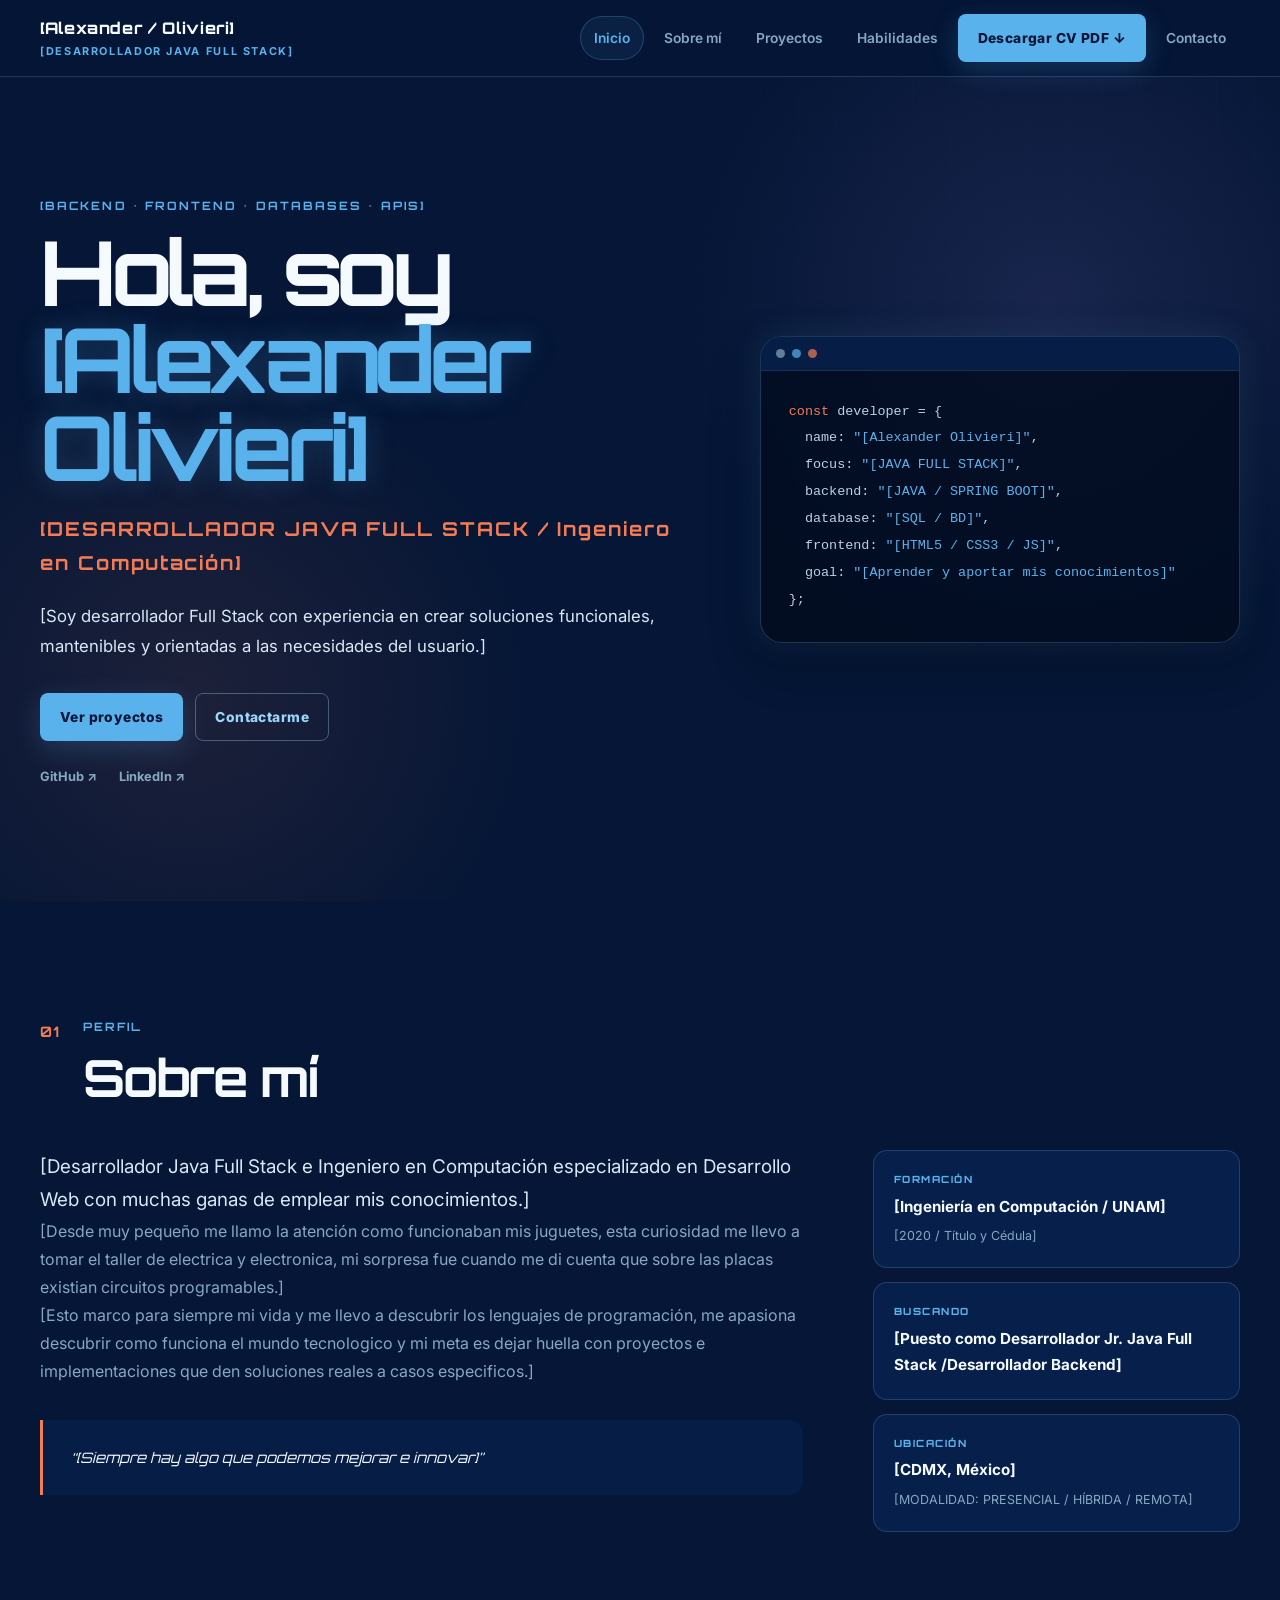
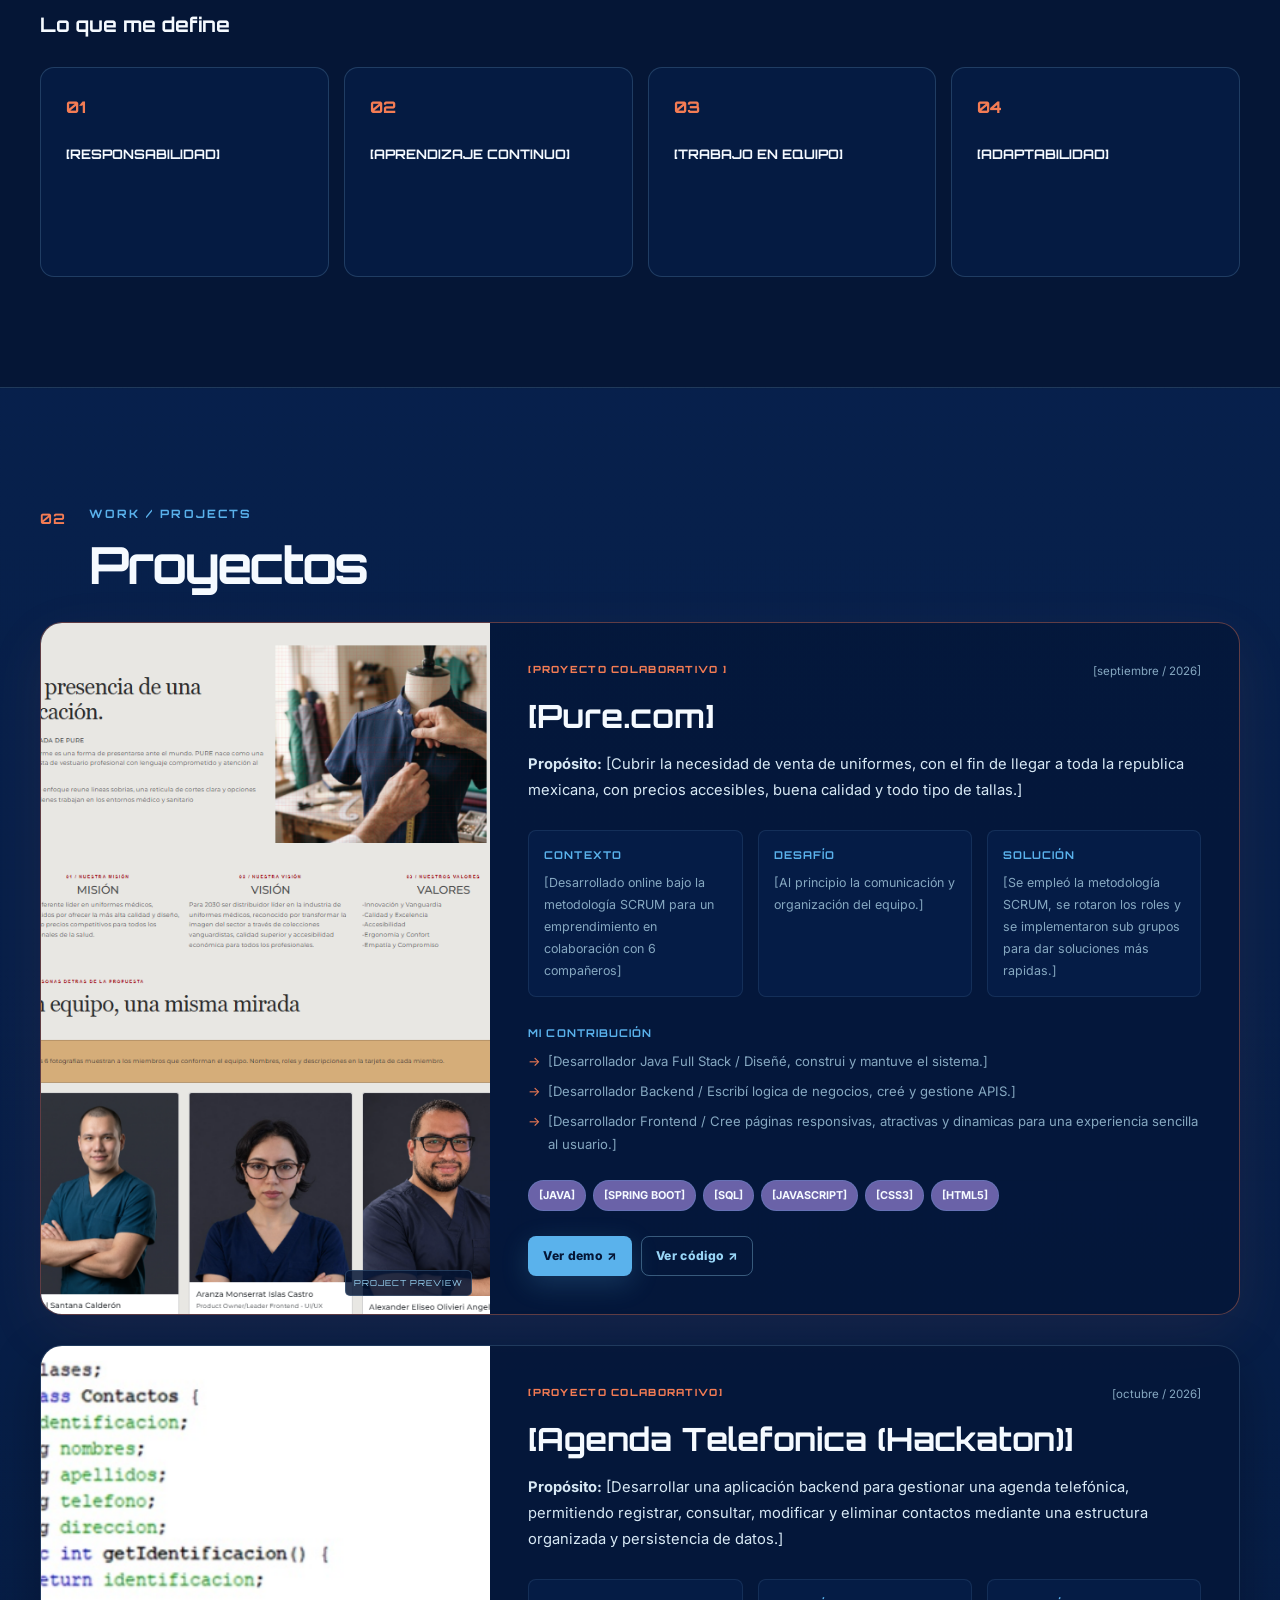
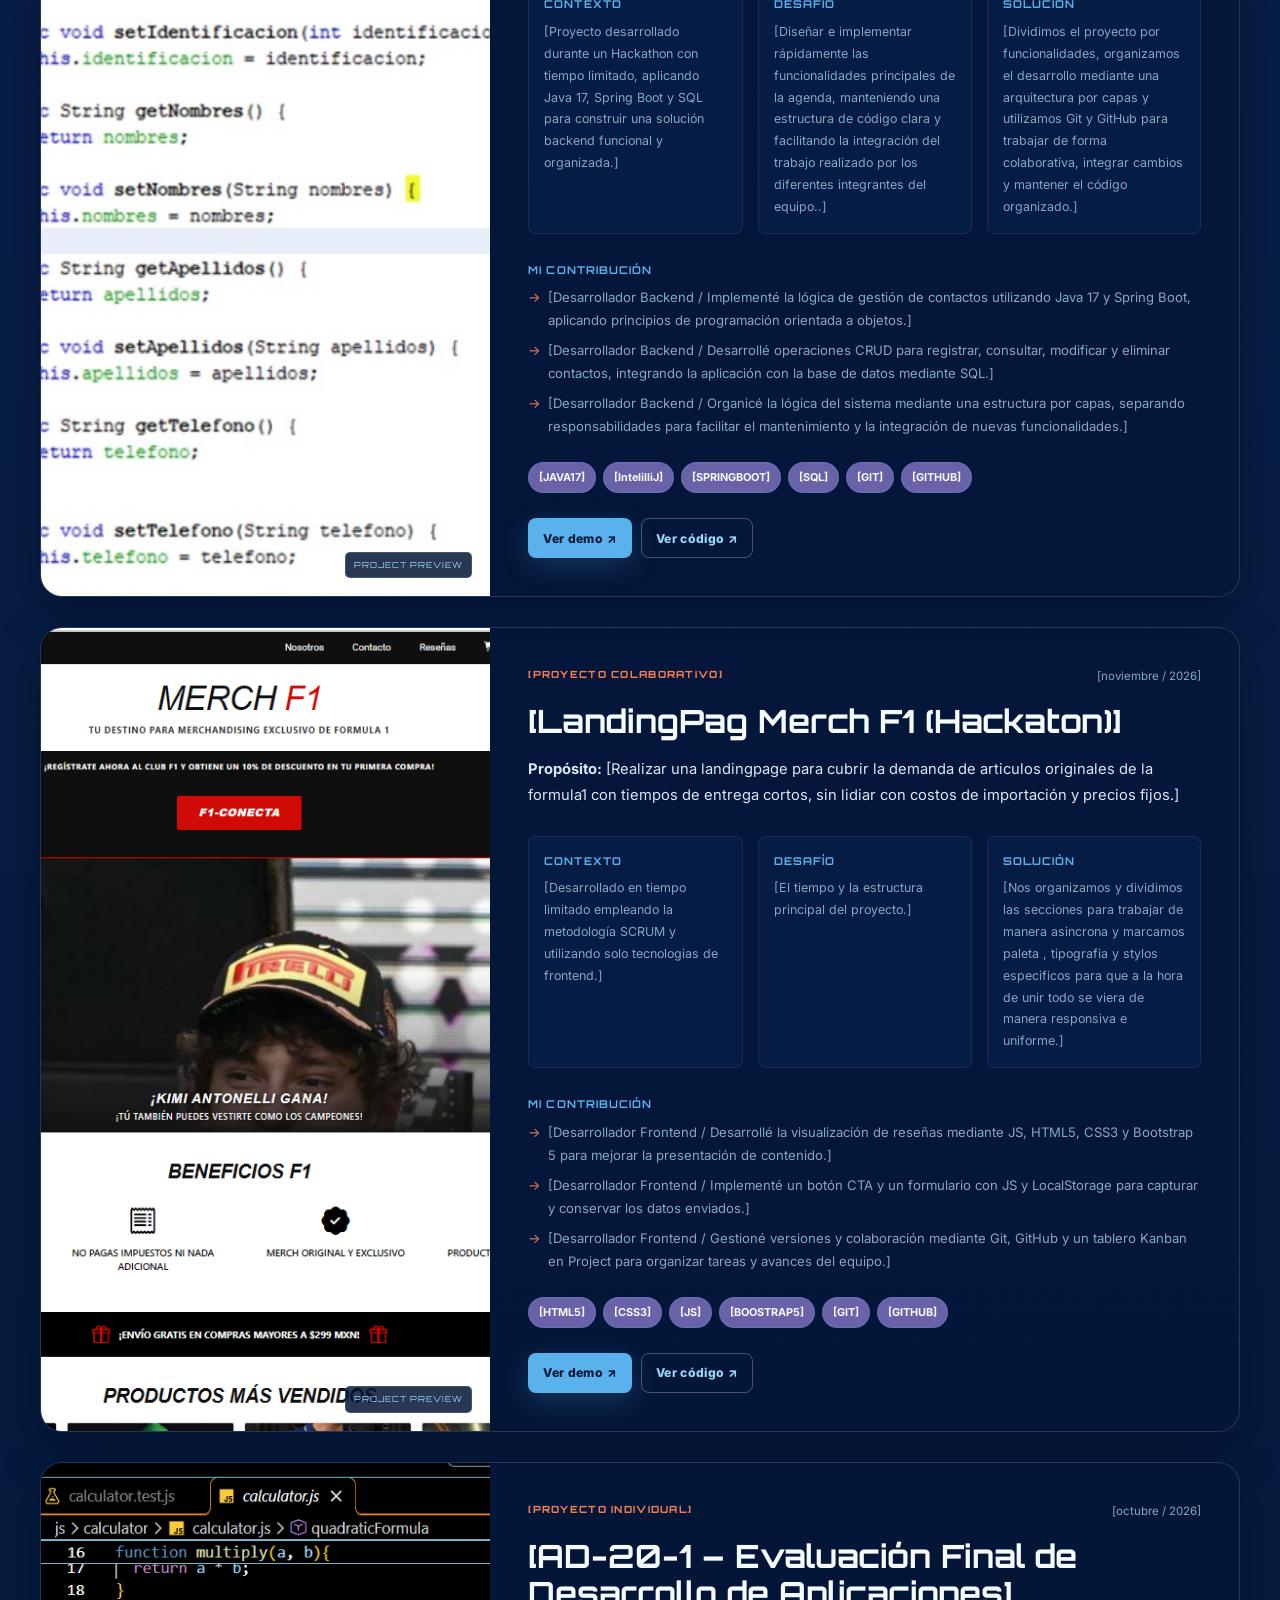
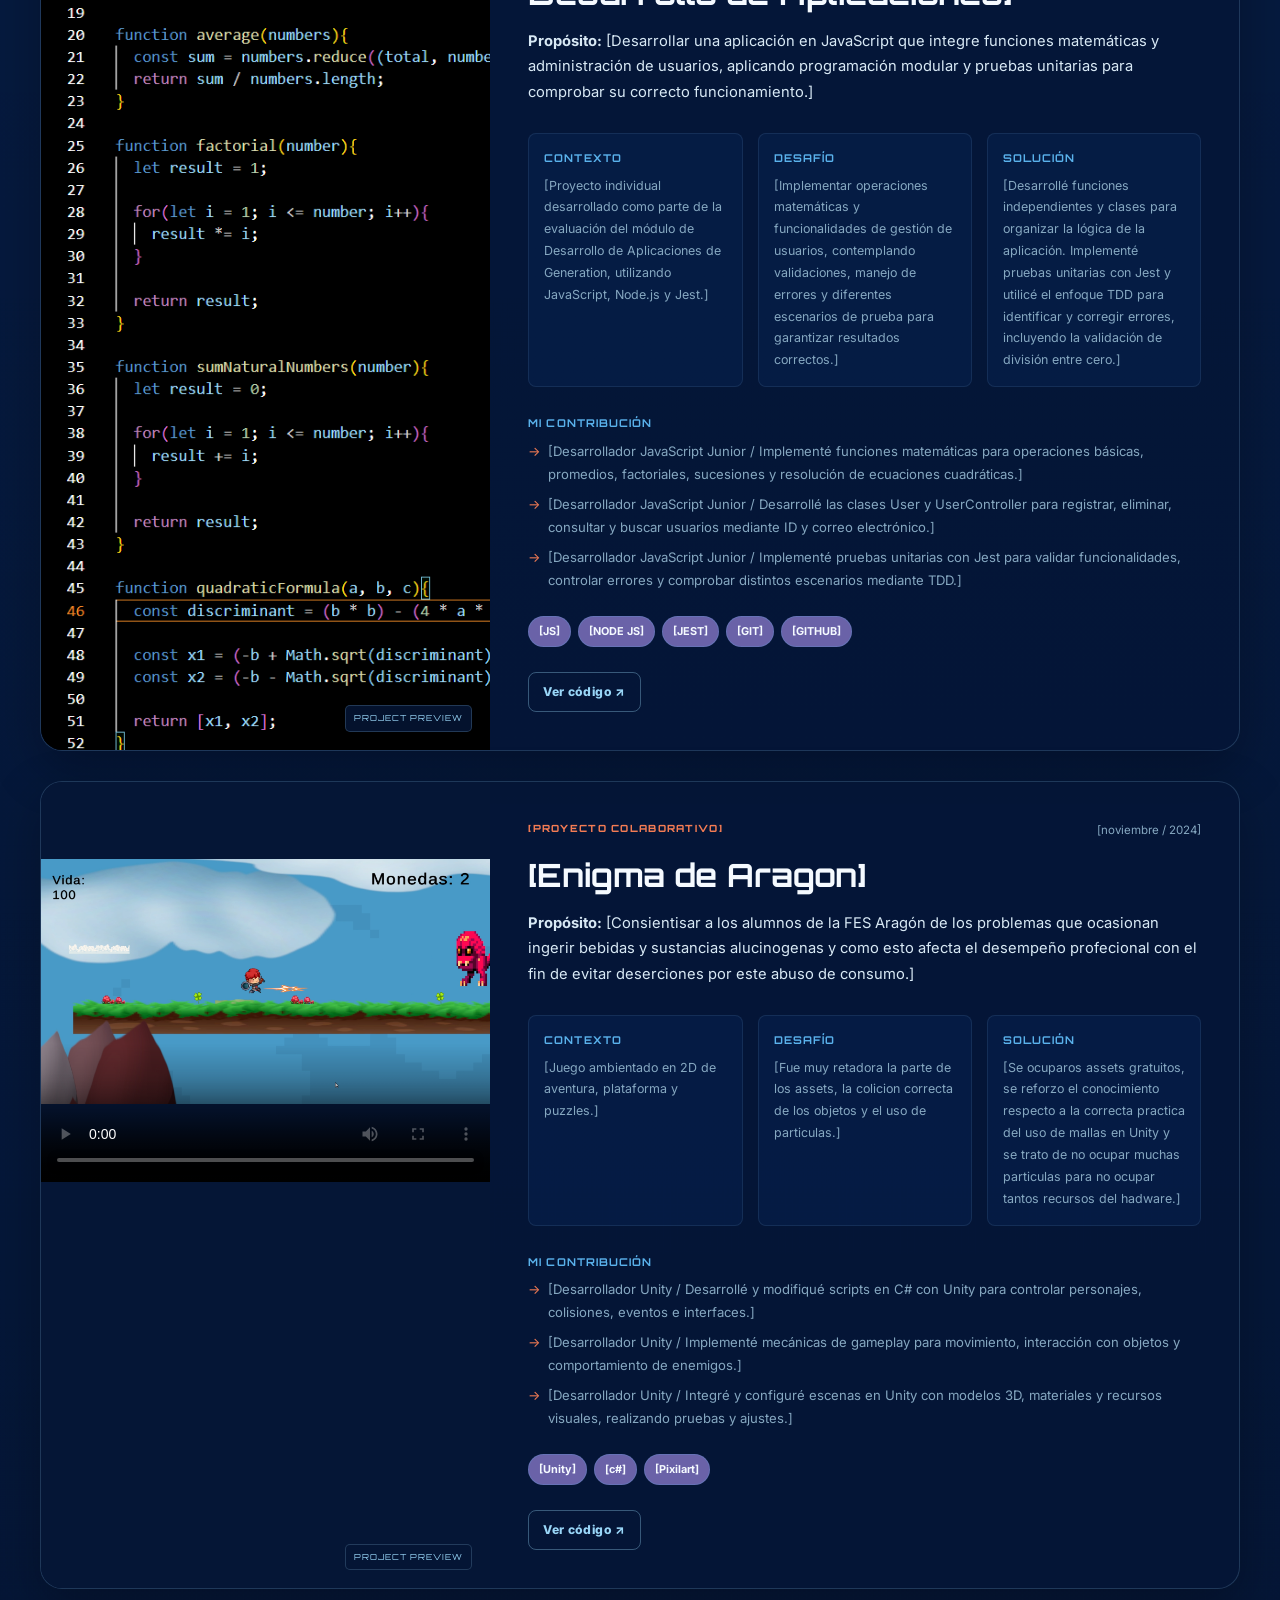
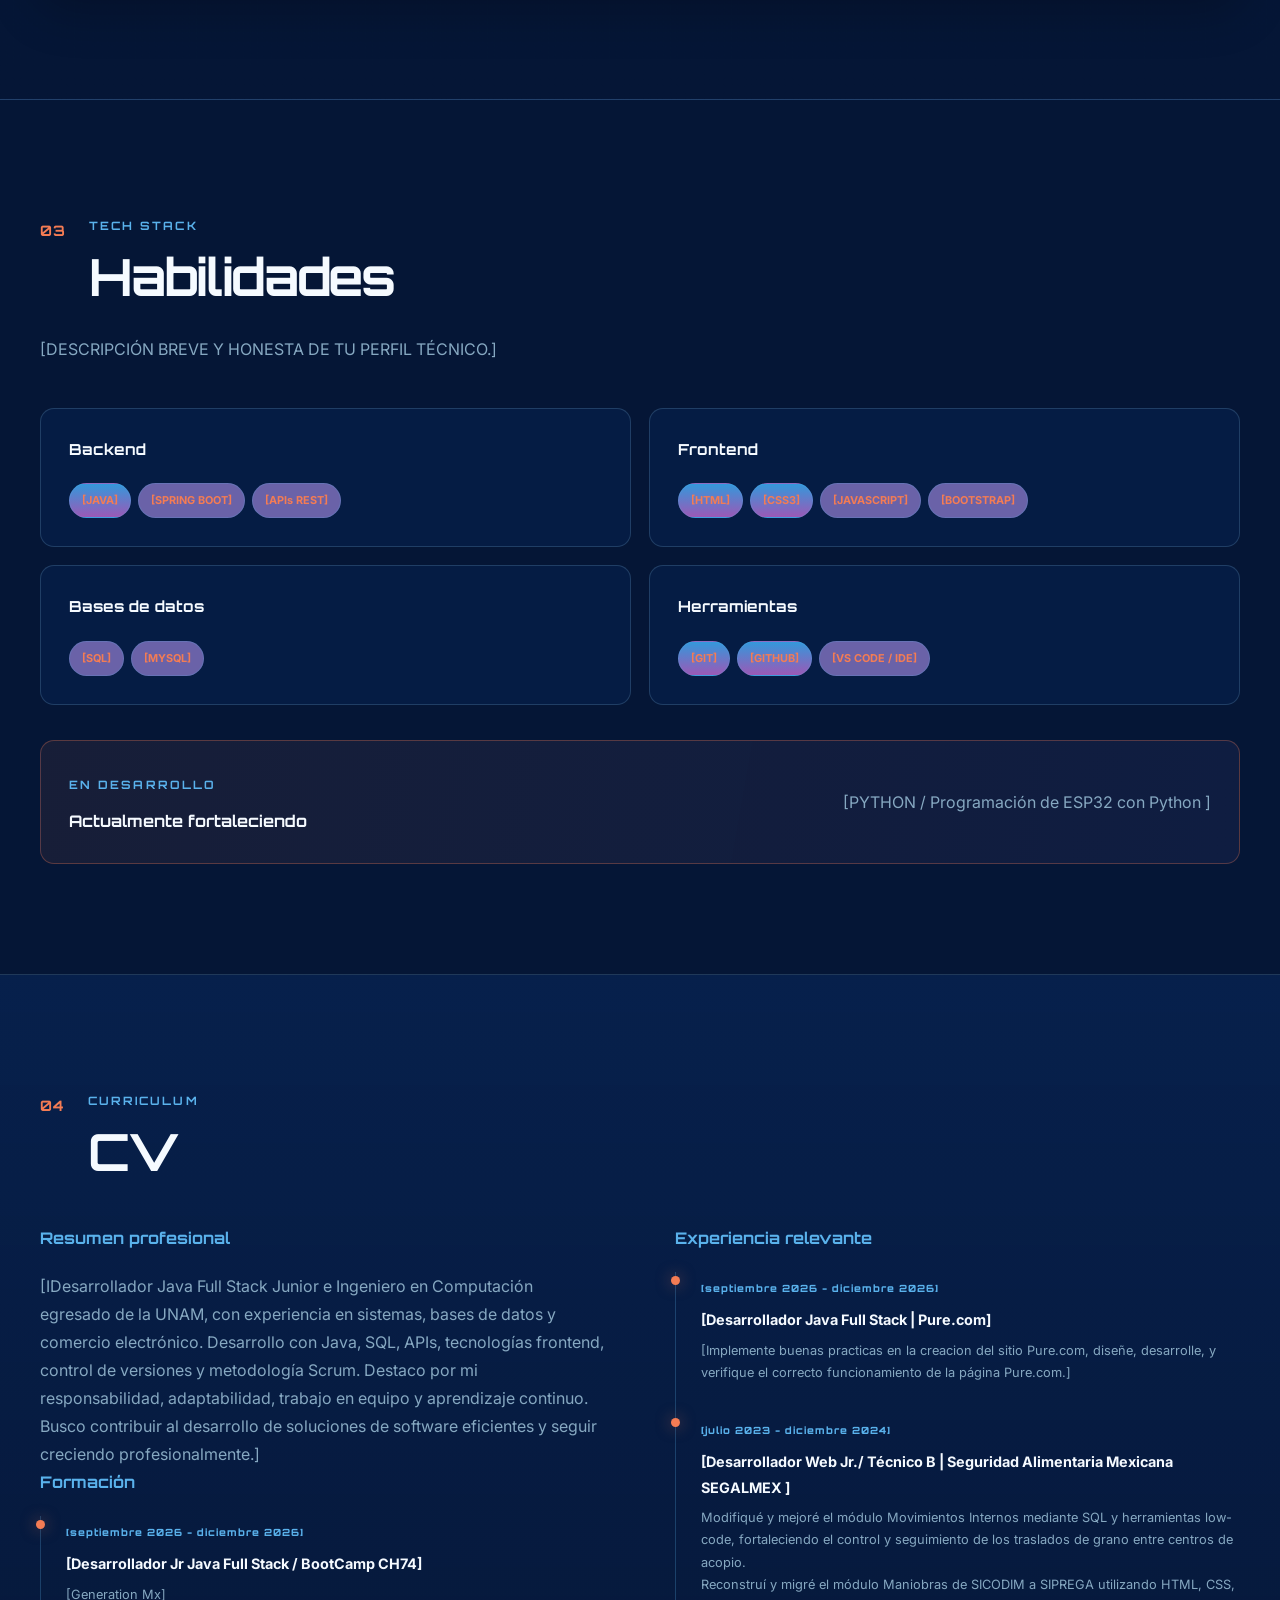
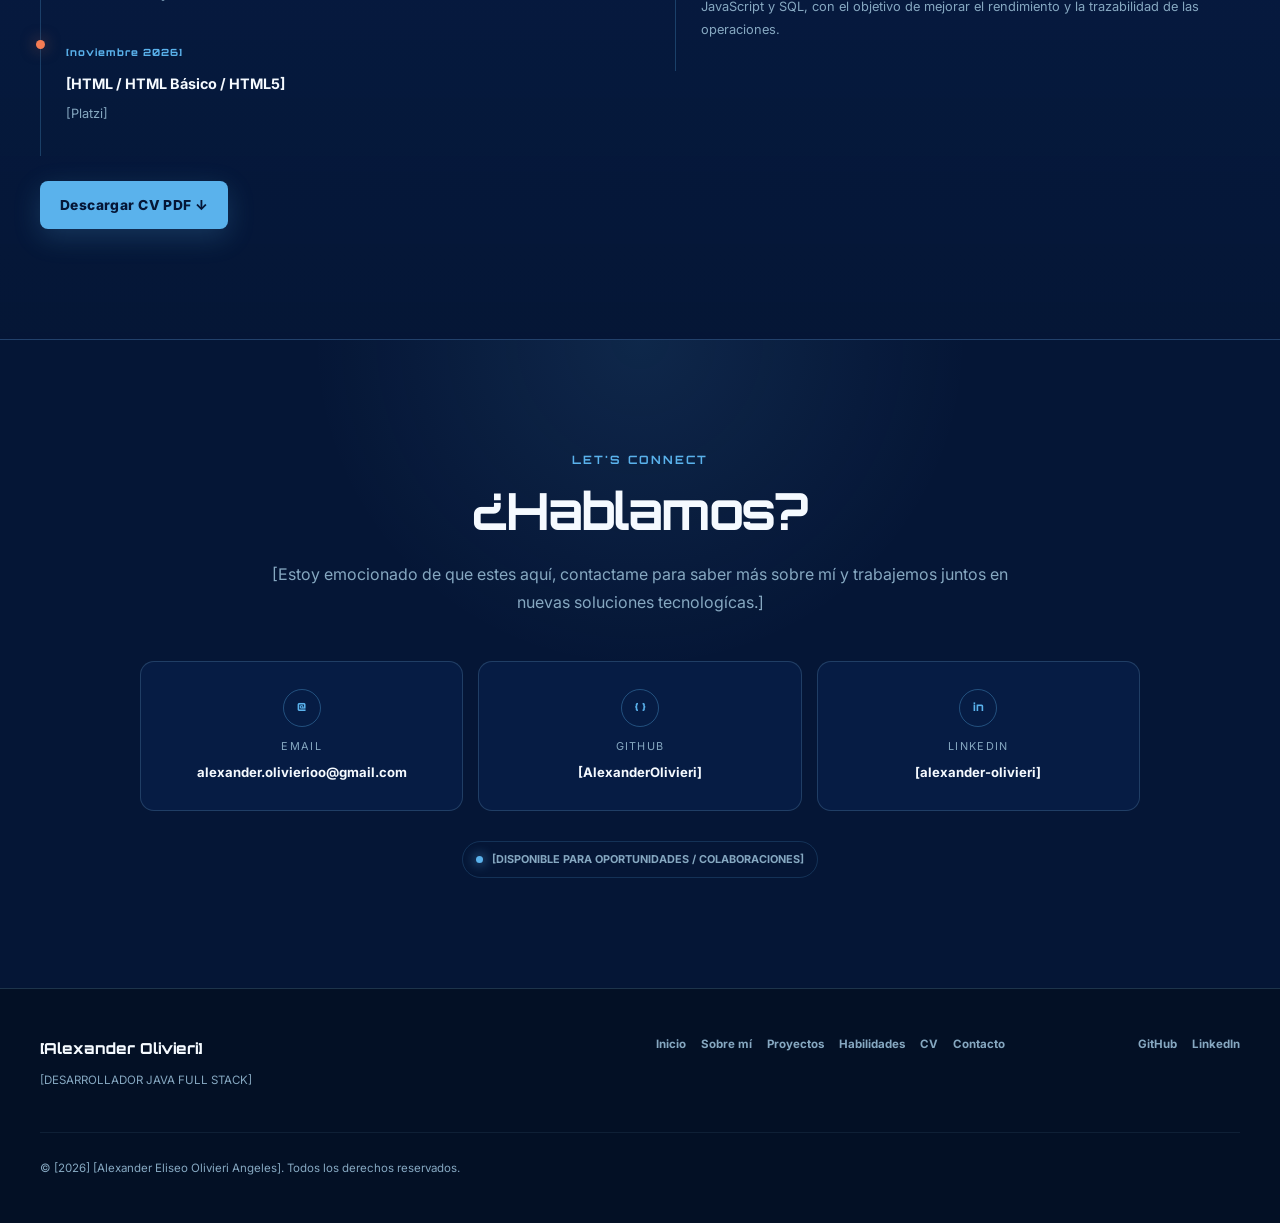
==== commit 9ef9cf53: "Actualice certificacione de CSS y stylo" ====
--- a/index.html
+++ b/index.html
@@ -552,7 +552,7 @@
             <h3>Frontend</h3>
             <div class="skill-tags">
               <span class="skill-tag certificate"><a href="https://platzi.com/p/Noir/curso/12341-html/diploma/detalle/" target="_blank">[HTML]</a></span>
-              <span class="skill-tag">[CSS3]</span>
+              <span class="skill-tag certificate"><a href="https://platzi.com/p/Noir/curso/12294-course/diploma/detalle/" target="_blank">[CSS3]</a></span>
               <span class="skill-tag">[JAVASCRIPT]</span>
               <span class="skill-tag">[BOOTSTRAP]</span>
             </div>
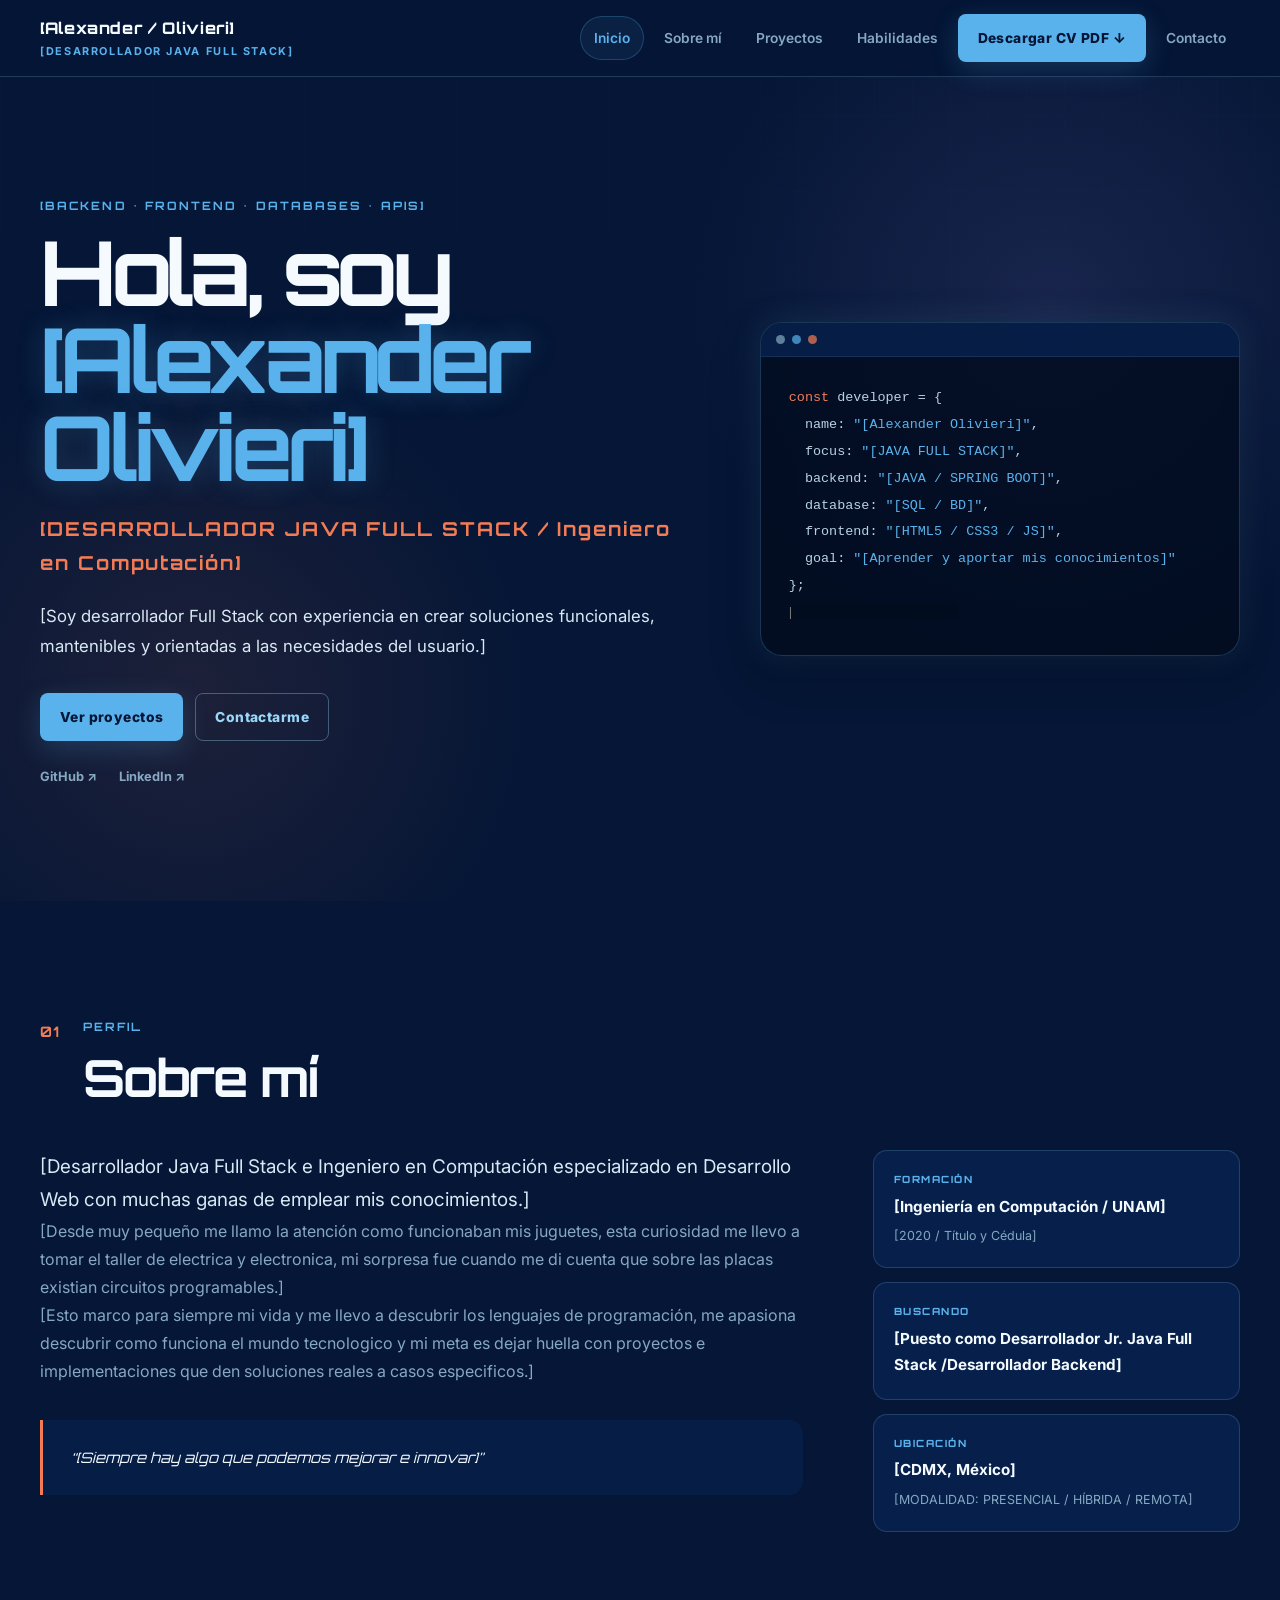
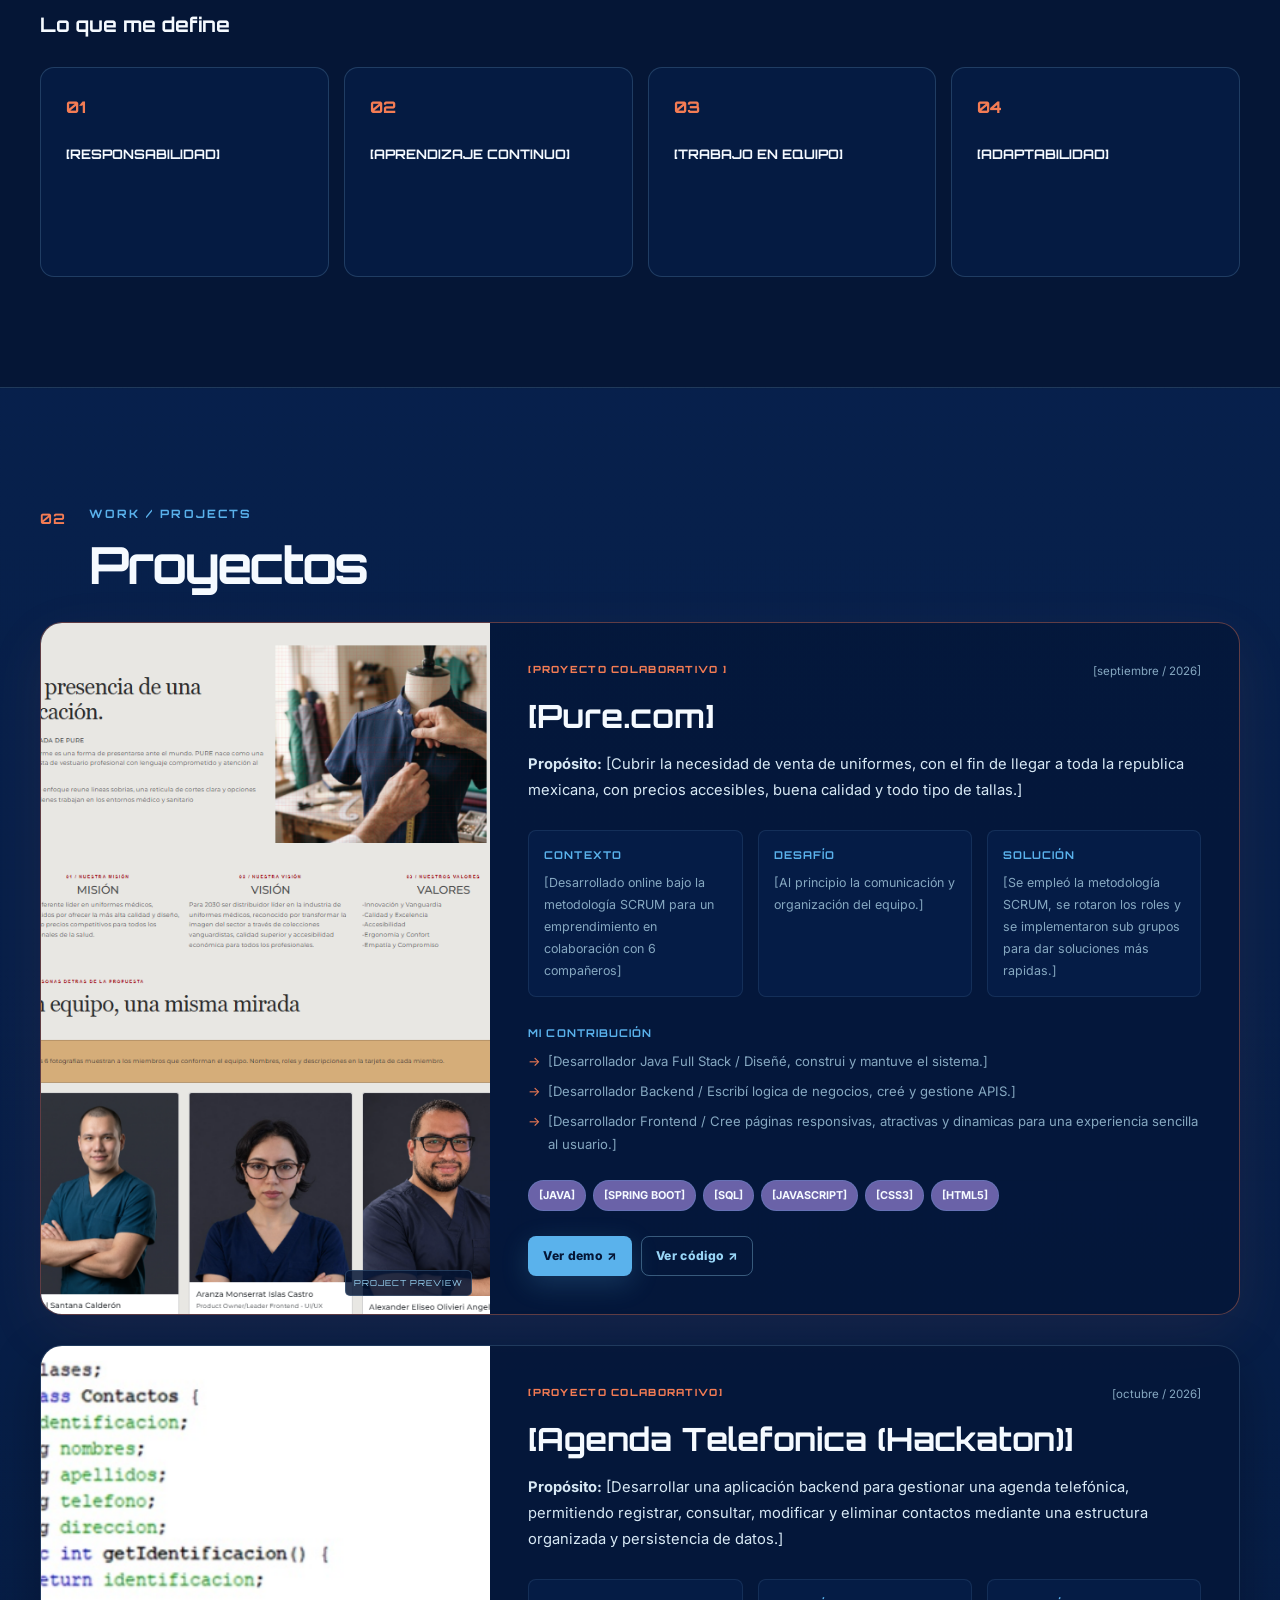
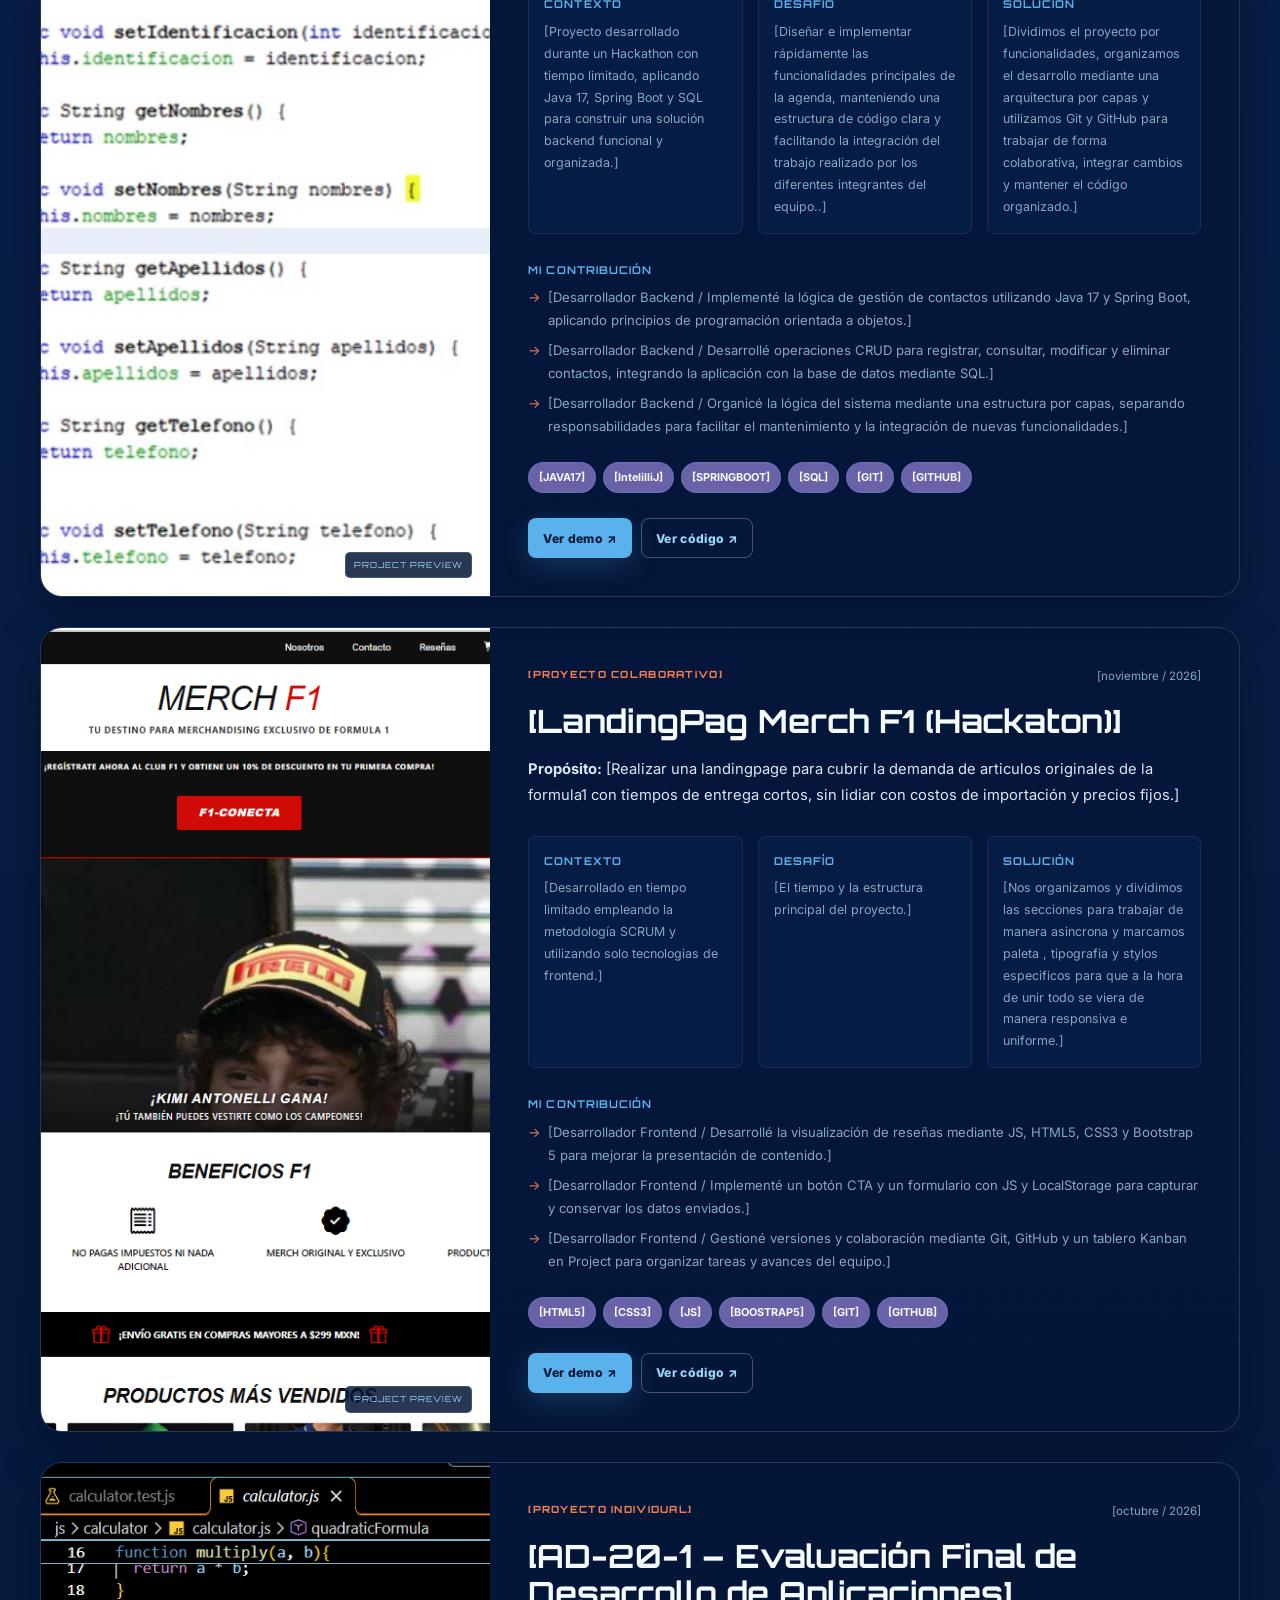
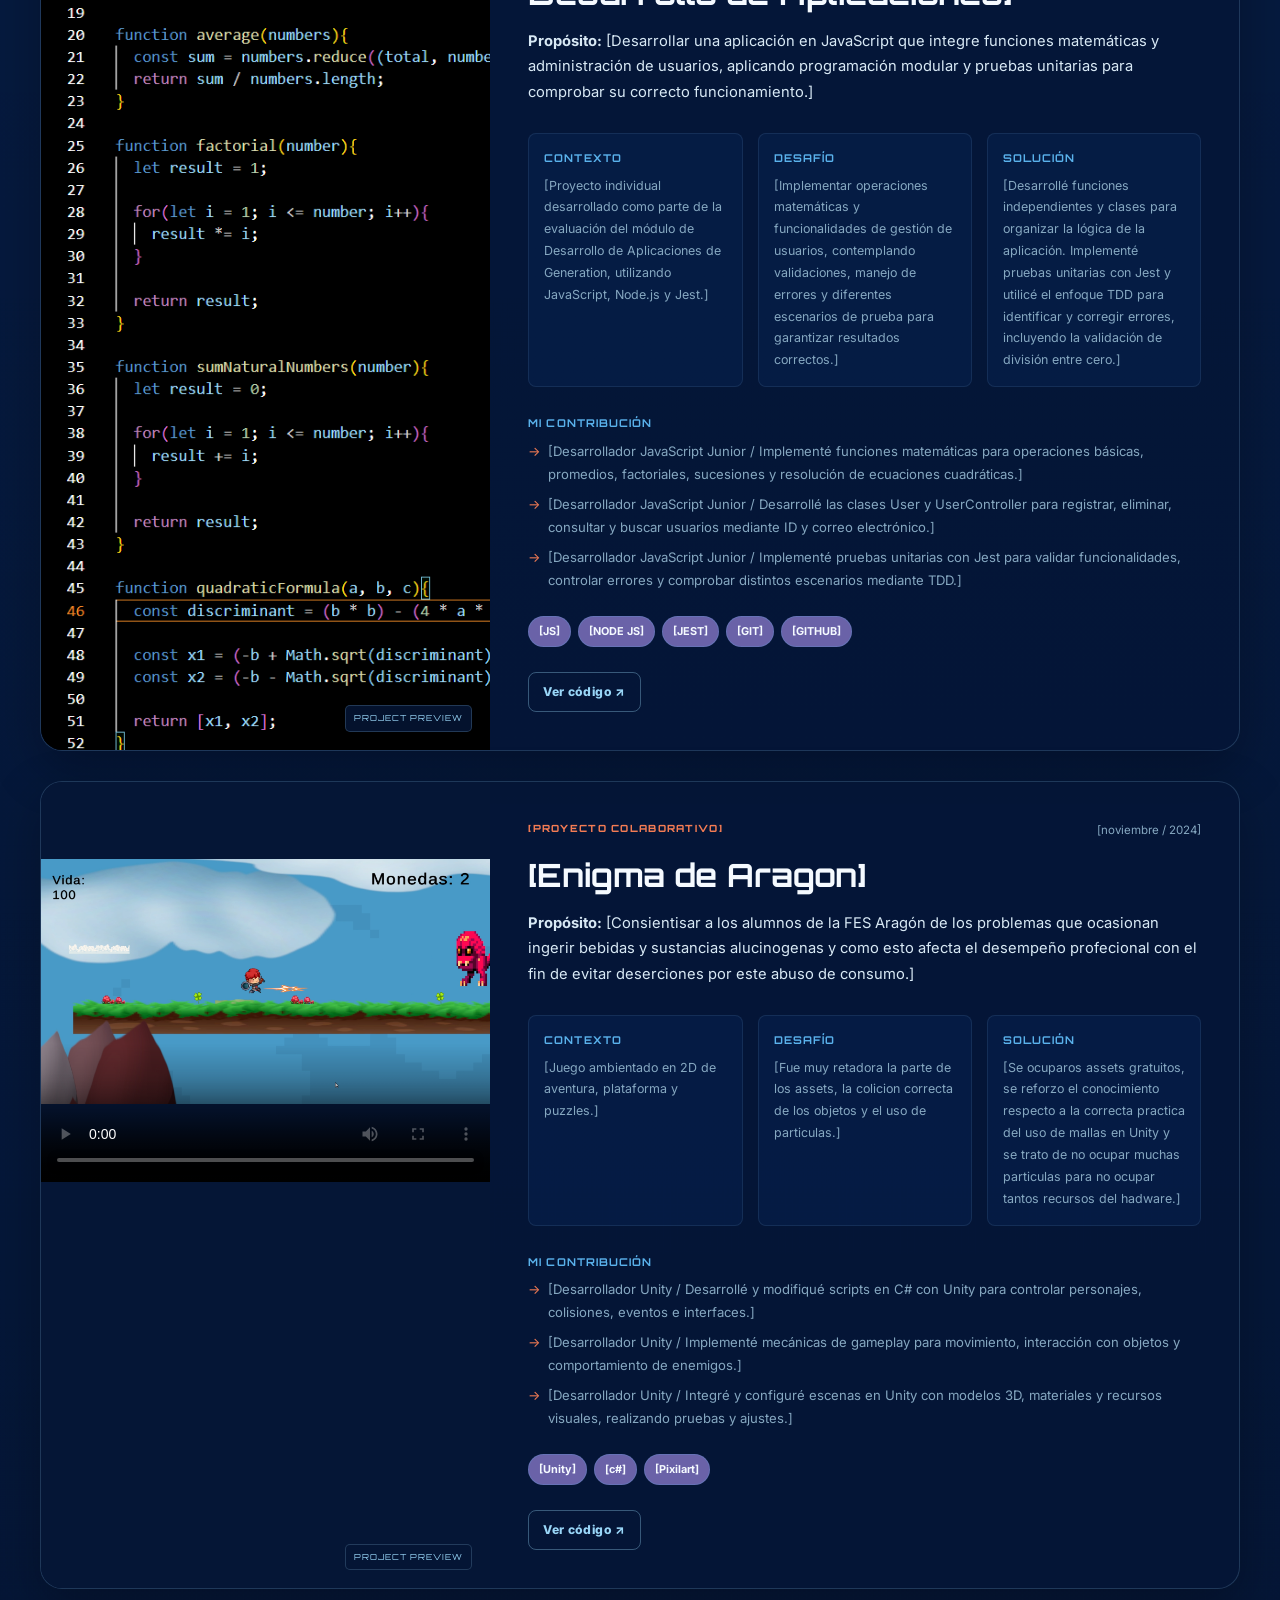
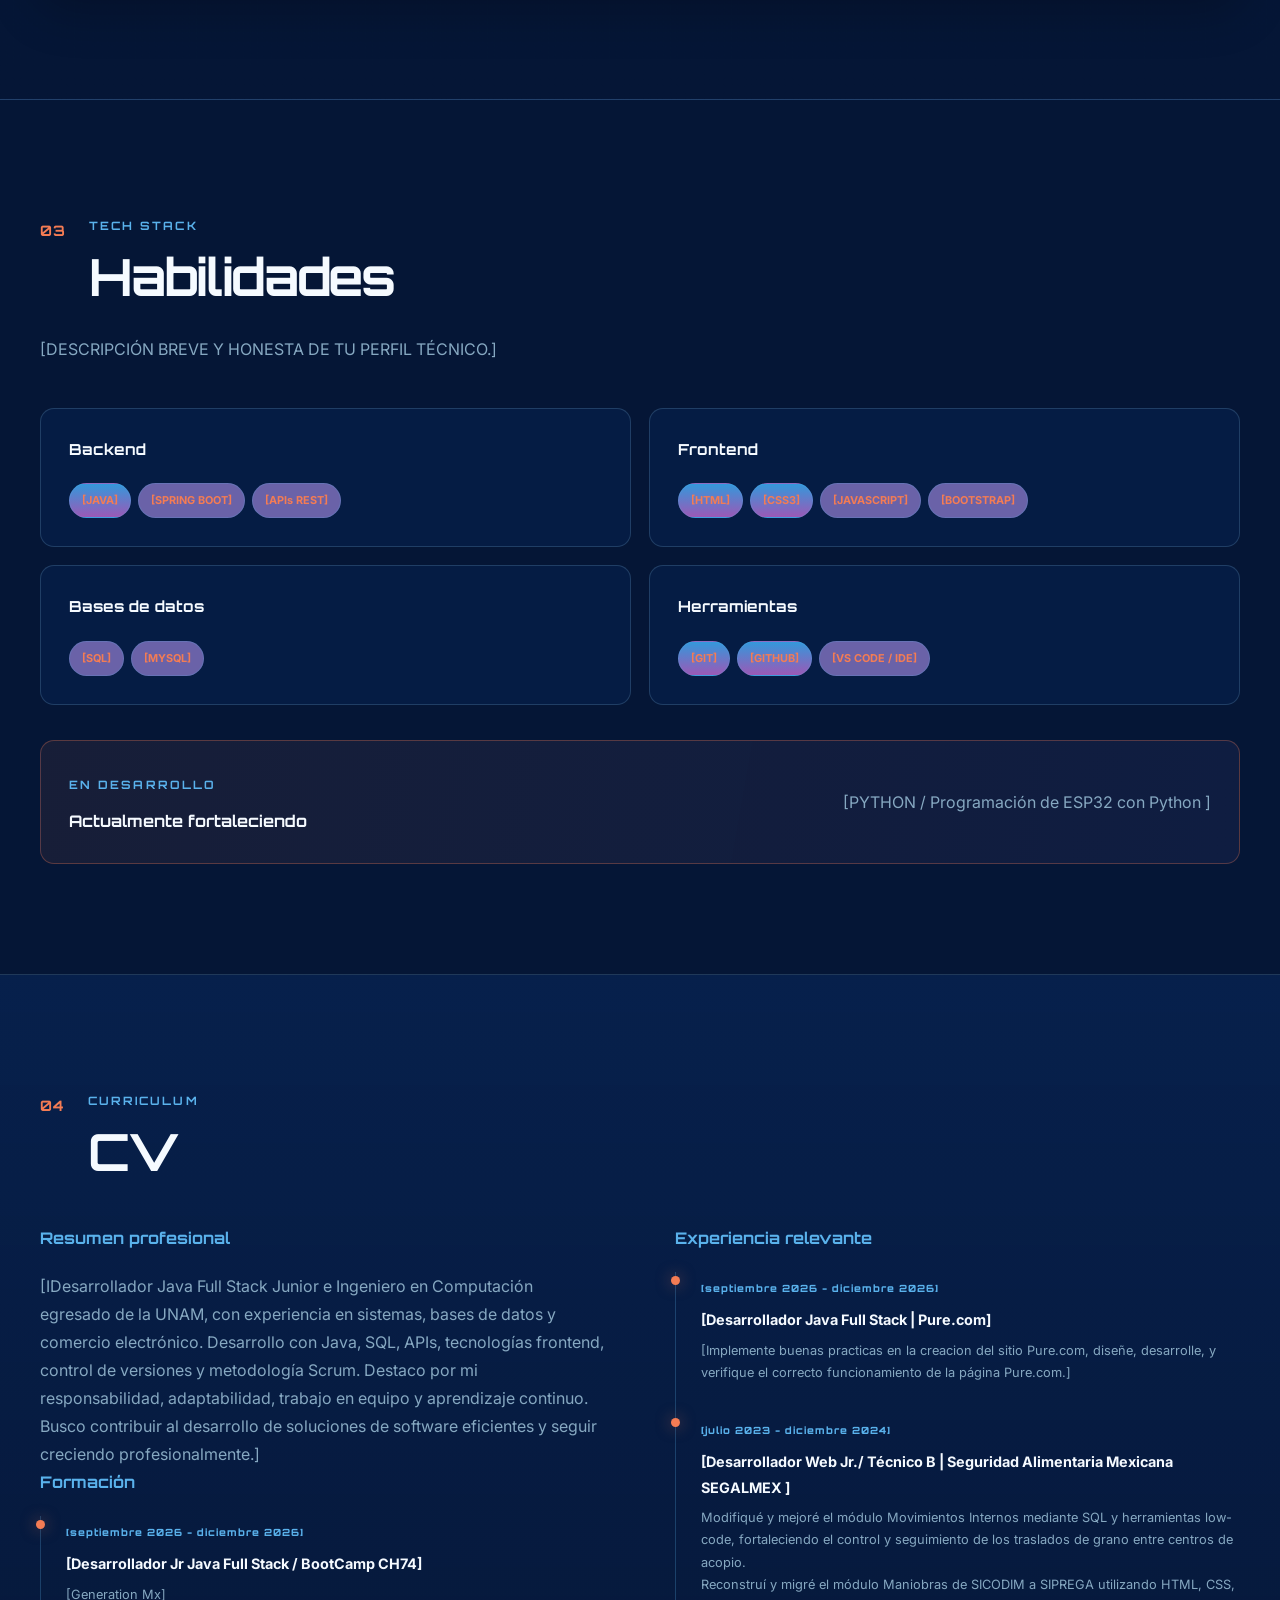
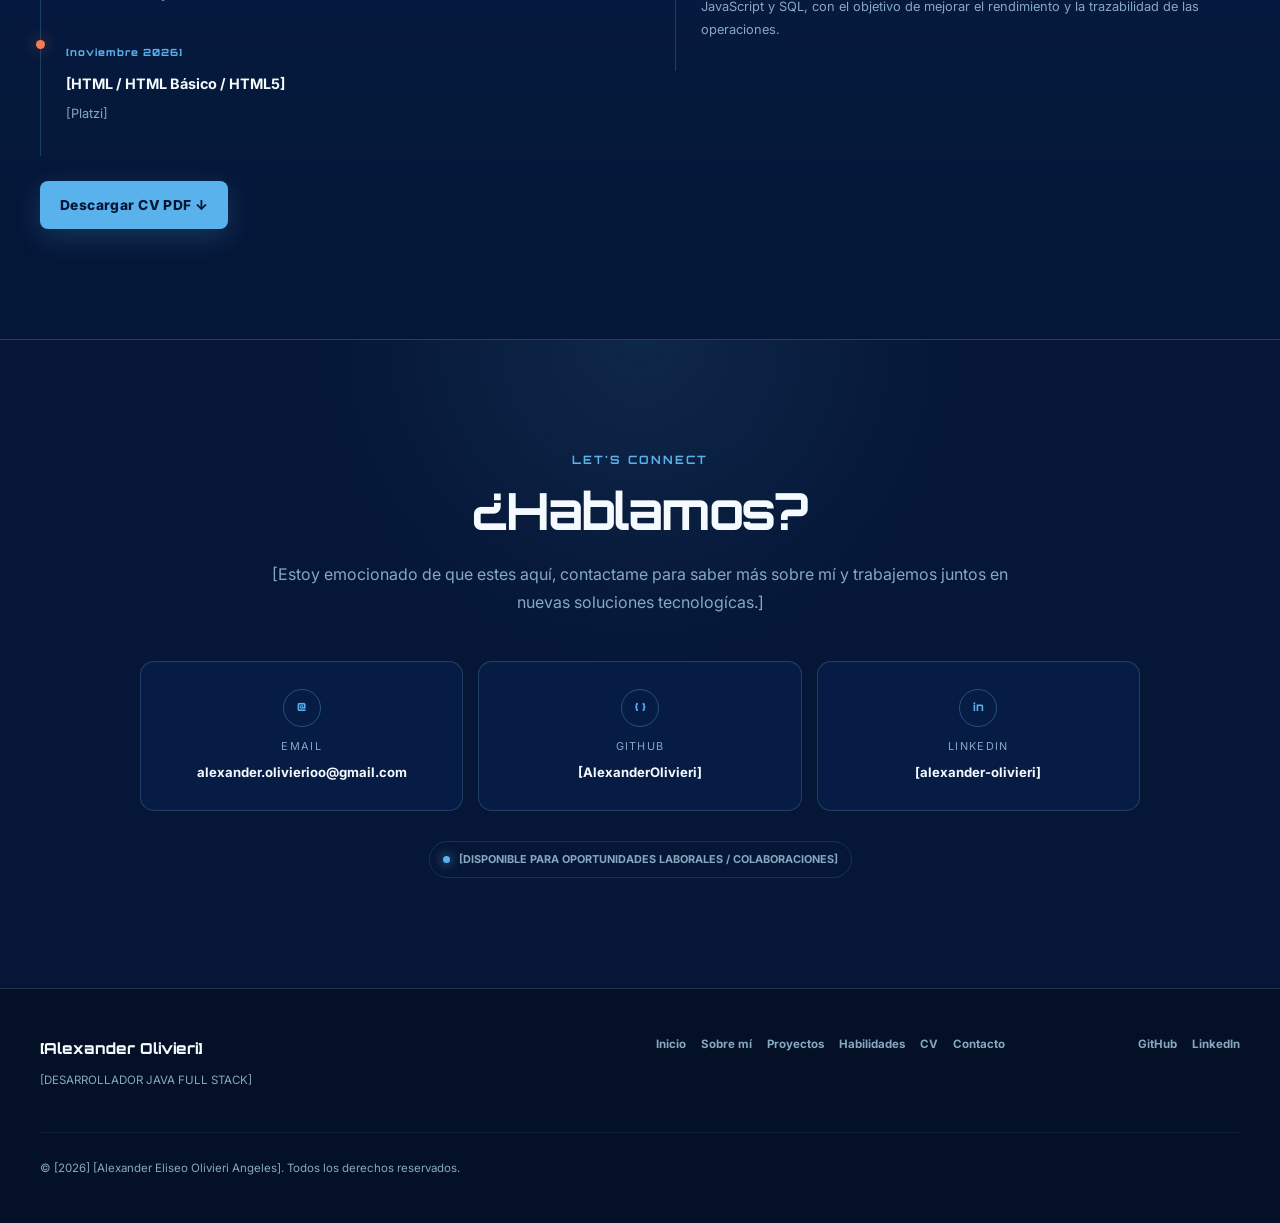
==== commit 509236c9: ""Add: archivo js y huevo de pascua2"" ====
--- a/index.html
+++ b/index.html
@@ -88,6 +88,11 @@
             <p>&nbsp;&nbsp;frontend: <span class="code-string">"[HTML5 / CSS3 / JS]"</span>,</p>
             <p>&nbsp;&nbsp;goal: <span class="code-string">"[Aprender y aportar mis conocimientos]"</span></p>
             <p>};</p>
+
+            
+            <input class="code-input heartbeat" type="url" name="search" id="search" placeholder="|" aria-label="buscar">
+            
+            
           </div>
         </aside>
 
@@ -460,7 +465,7 @@
           <article class="project">
             <div class="project__media">
                 <video width="600" height="400" controls poster="assets/images/projects/EnigmaAragon.png" preload="auto">
-                  <source src="assets/videos/projects/DemoEnigmaAragon.mp4" type="video/mp4">
+                  <source src="assets/videos/DemoEnigmaAragonComp.mp4" type="video/mp4">
                   Tu navegador no soporta fortmatos de video
                 </video>
             </div>
@@ -657,7 +662,7 @@
         </div>
 
         <div class="cv__actions">
-          <a href="https://drive.google.com/file/d/1FNy1U3B0CI1DQZnHrTNB7HGEcWBgcmKr/view?usp=sharing" class="button button--primary" target="_blank">Descargar CV PDF ↓</a>
+          <a href="assets/documents/Alexander_Eliseo_Olivieri_Angeles-Desarrollador_Java_Full_Stack.pdf" class="button button--primary" target="_blank">Descargar CV PDF ↓</a>
         </div>
 
       </div>
@@ -699,7 +704,7 @@
 
         <div class="contact__status">
           <span class="status-dot"></span>
-          <span>[DISPONIBLE PARA OPORTUNIDADES / COLABORACIONES]</span>
+          <span>[DISPONIBLE PARA OPORTUNIDADES LABORALES / COLABORACIONES]</span>
         </div>
 
       </div>
@@ -733,6 +738,6 @@
       </p>
     </div>
   </footer>
-
+<script src="js/index.js"></script>
 </body>
 </html>
--- a/css/styles.css
+++ b/css/styles.css
@@ -426,6 +426,27 @@
   color: var(--color-primary);
 }
 
+.code-input {
+  background: rgba(2,12,31,.8); 
+  color: var(--color-muted);          
+  border: 2px rgba(8,36,84,.7); 
+  caret-color: rgba(8,36,84,.7);  
+
+
+}
+
+.heartbeat{
+  animation: heart 1s infinite;
+}
+
+  @keyframes heart {
+ 0%, 100% {
+    opacity: 1;
+  }
+  50% {
+    opacity: 0;
+  }
+}
 /* 
    ABOUT
     */
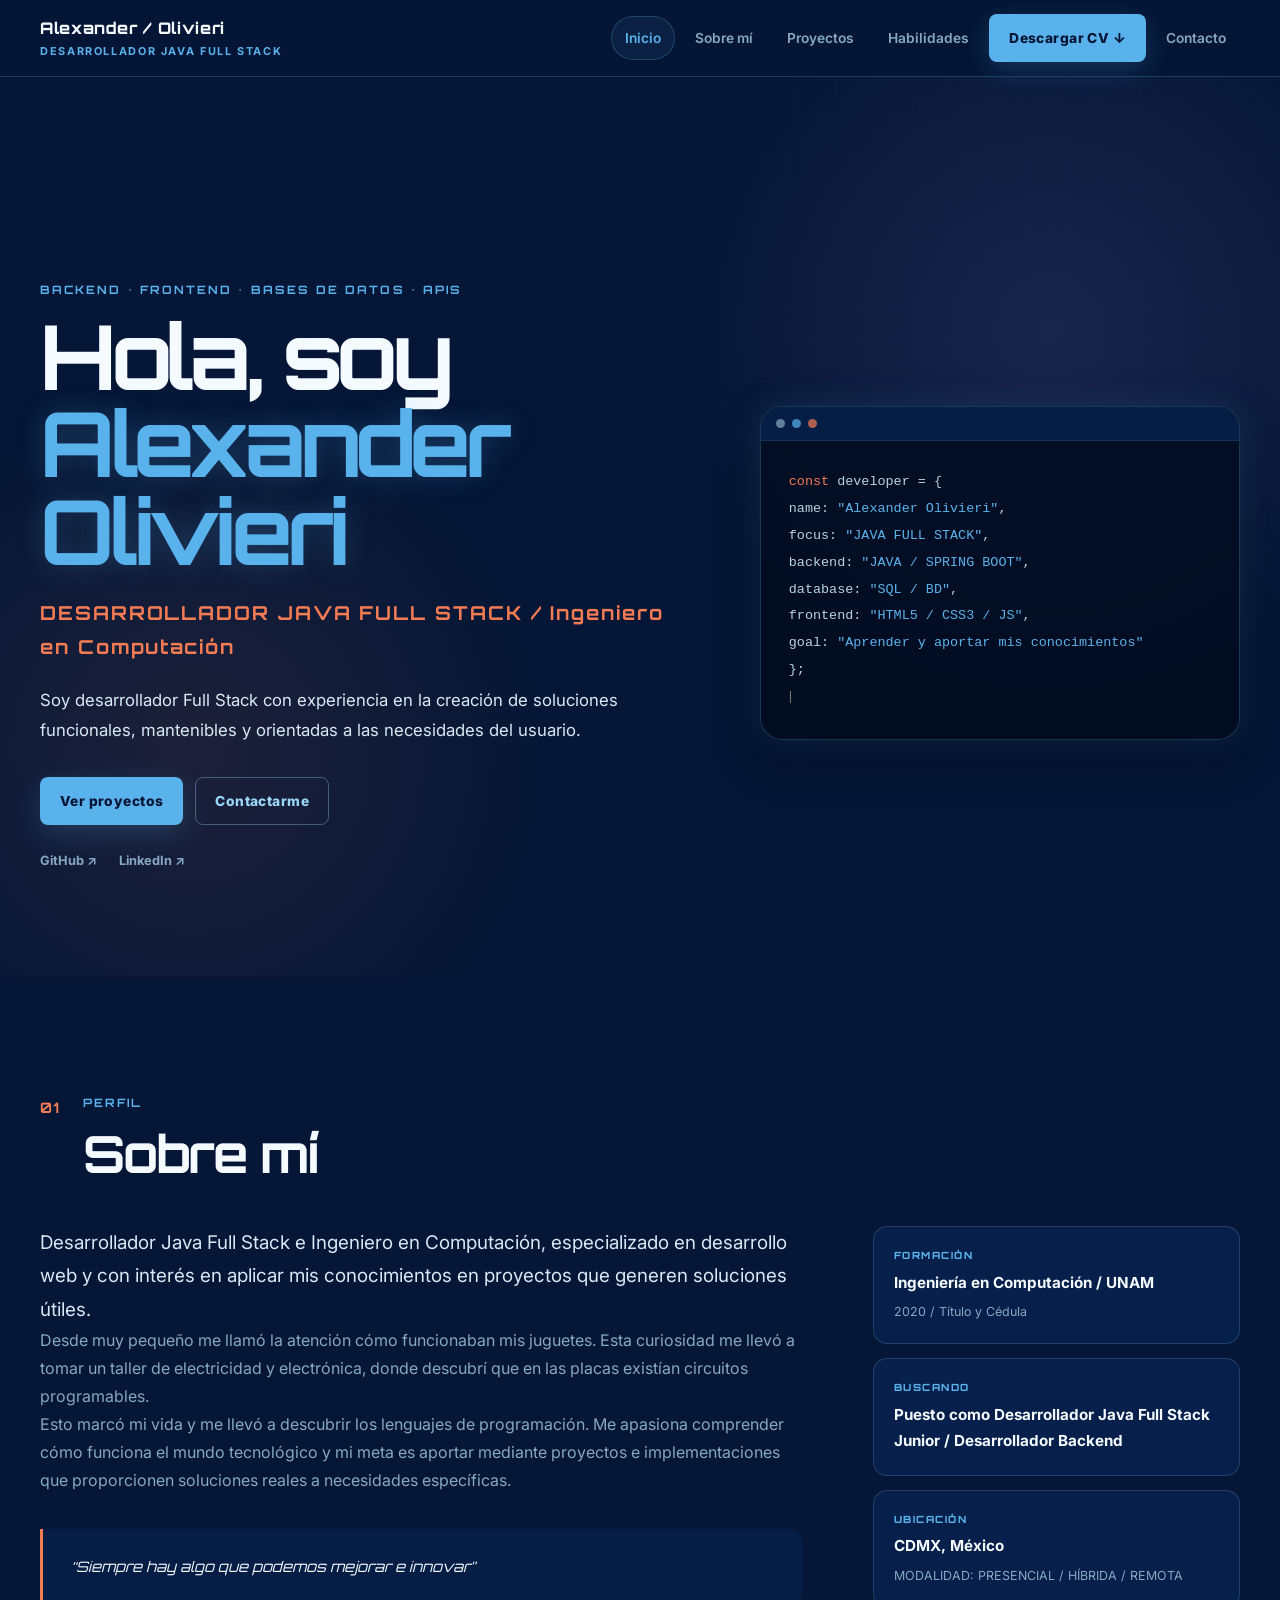
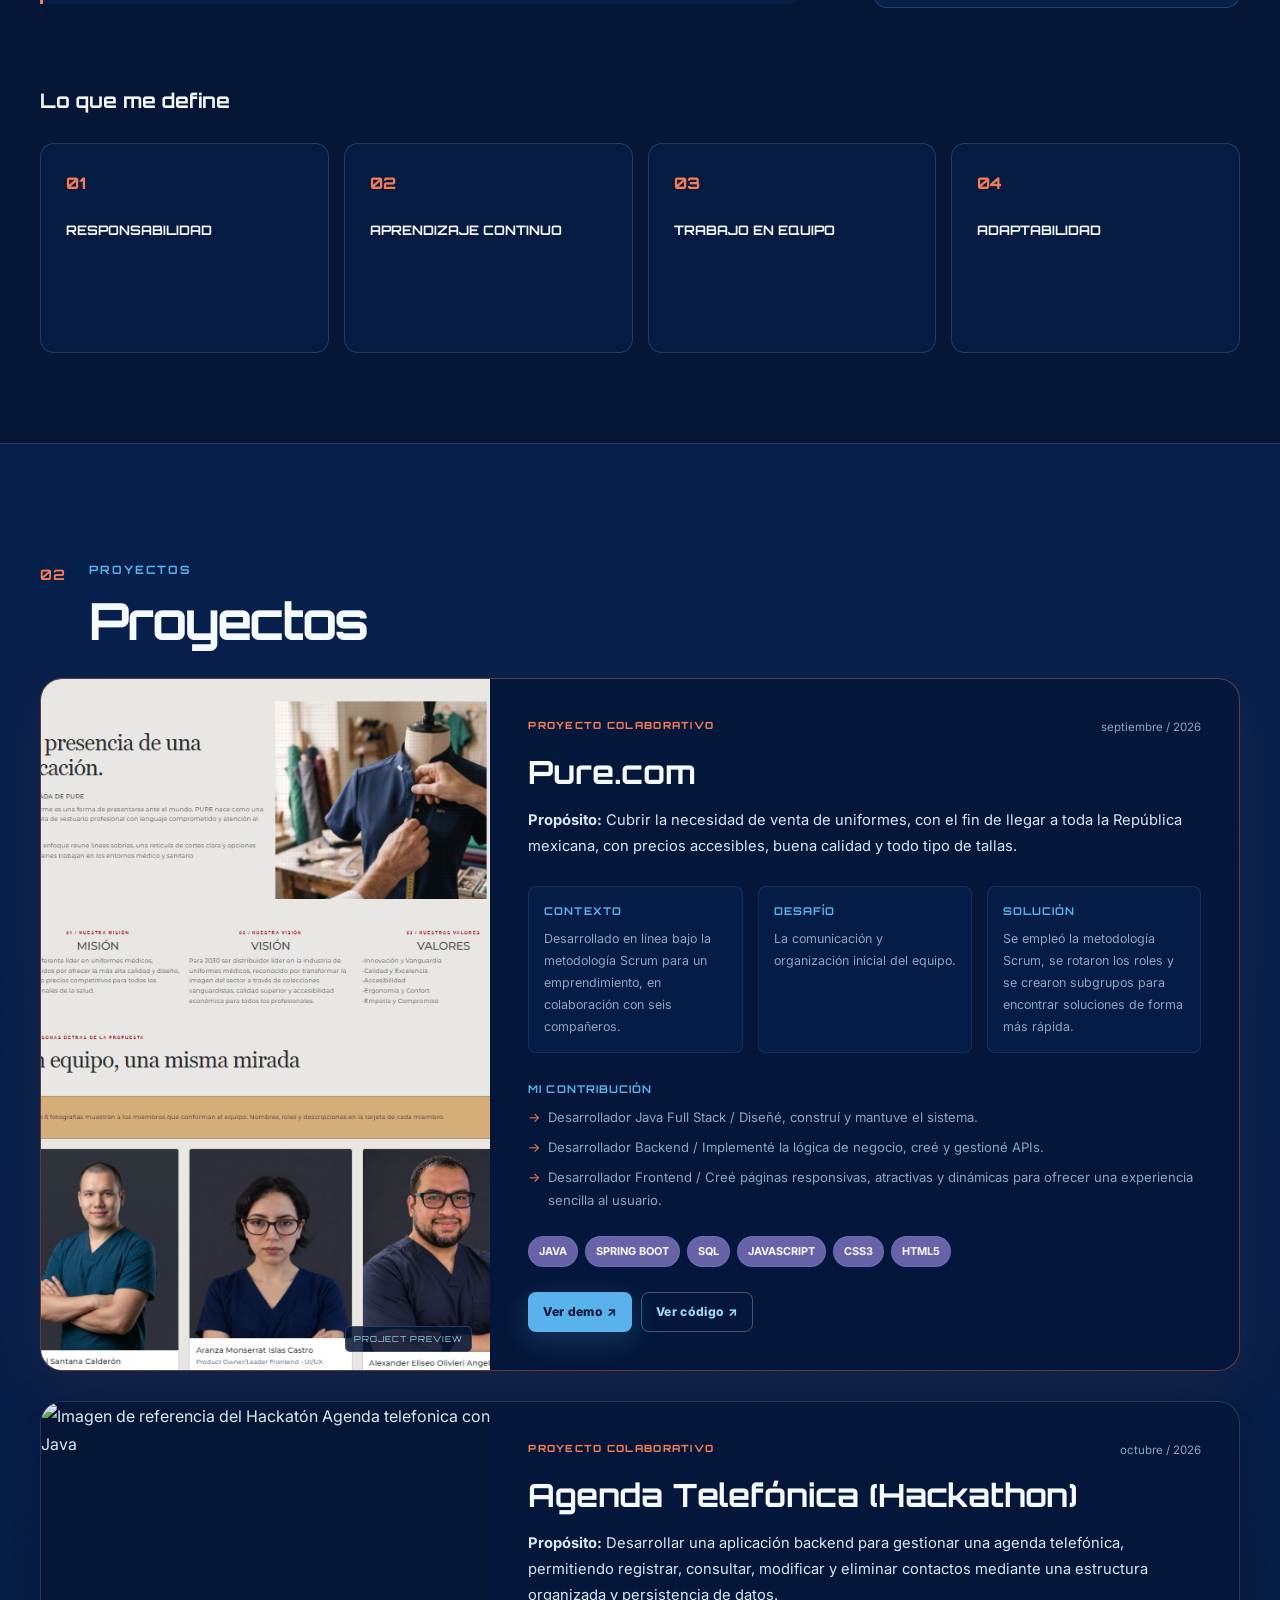
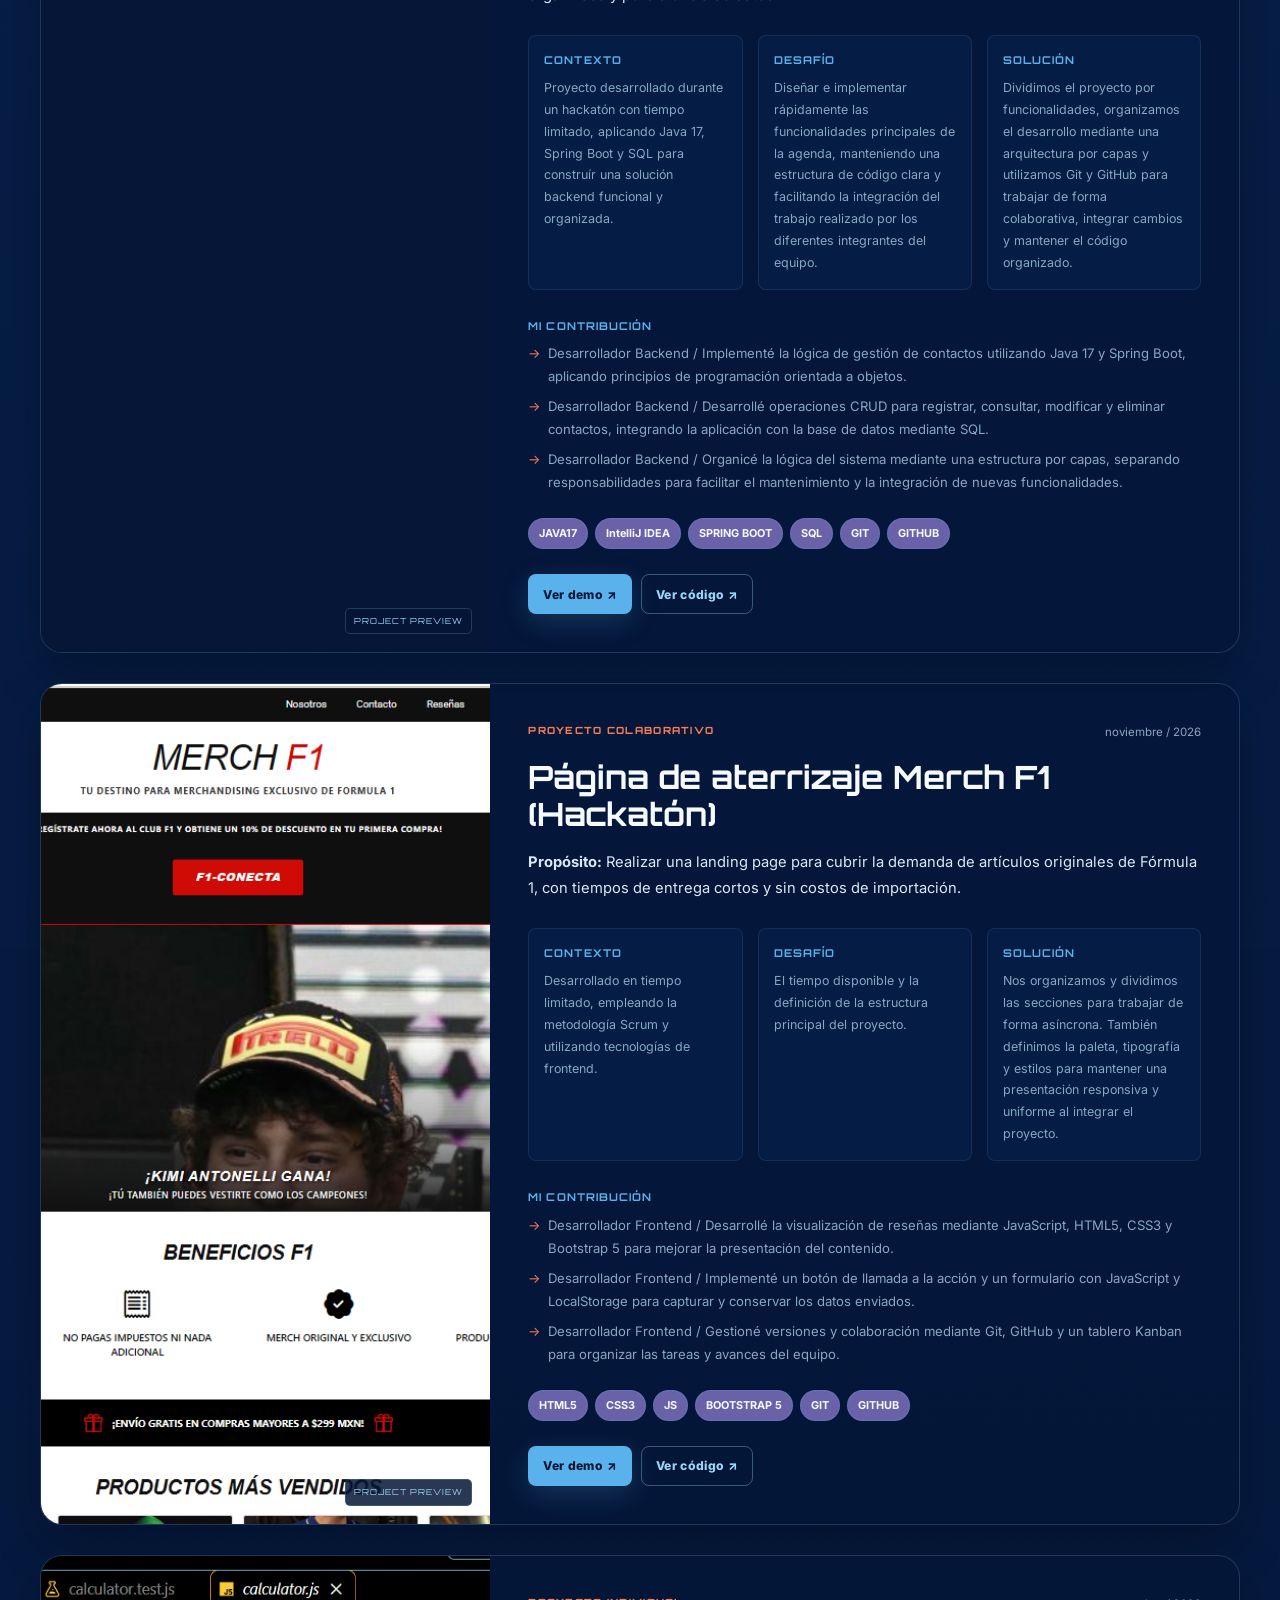
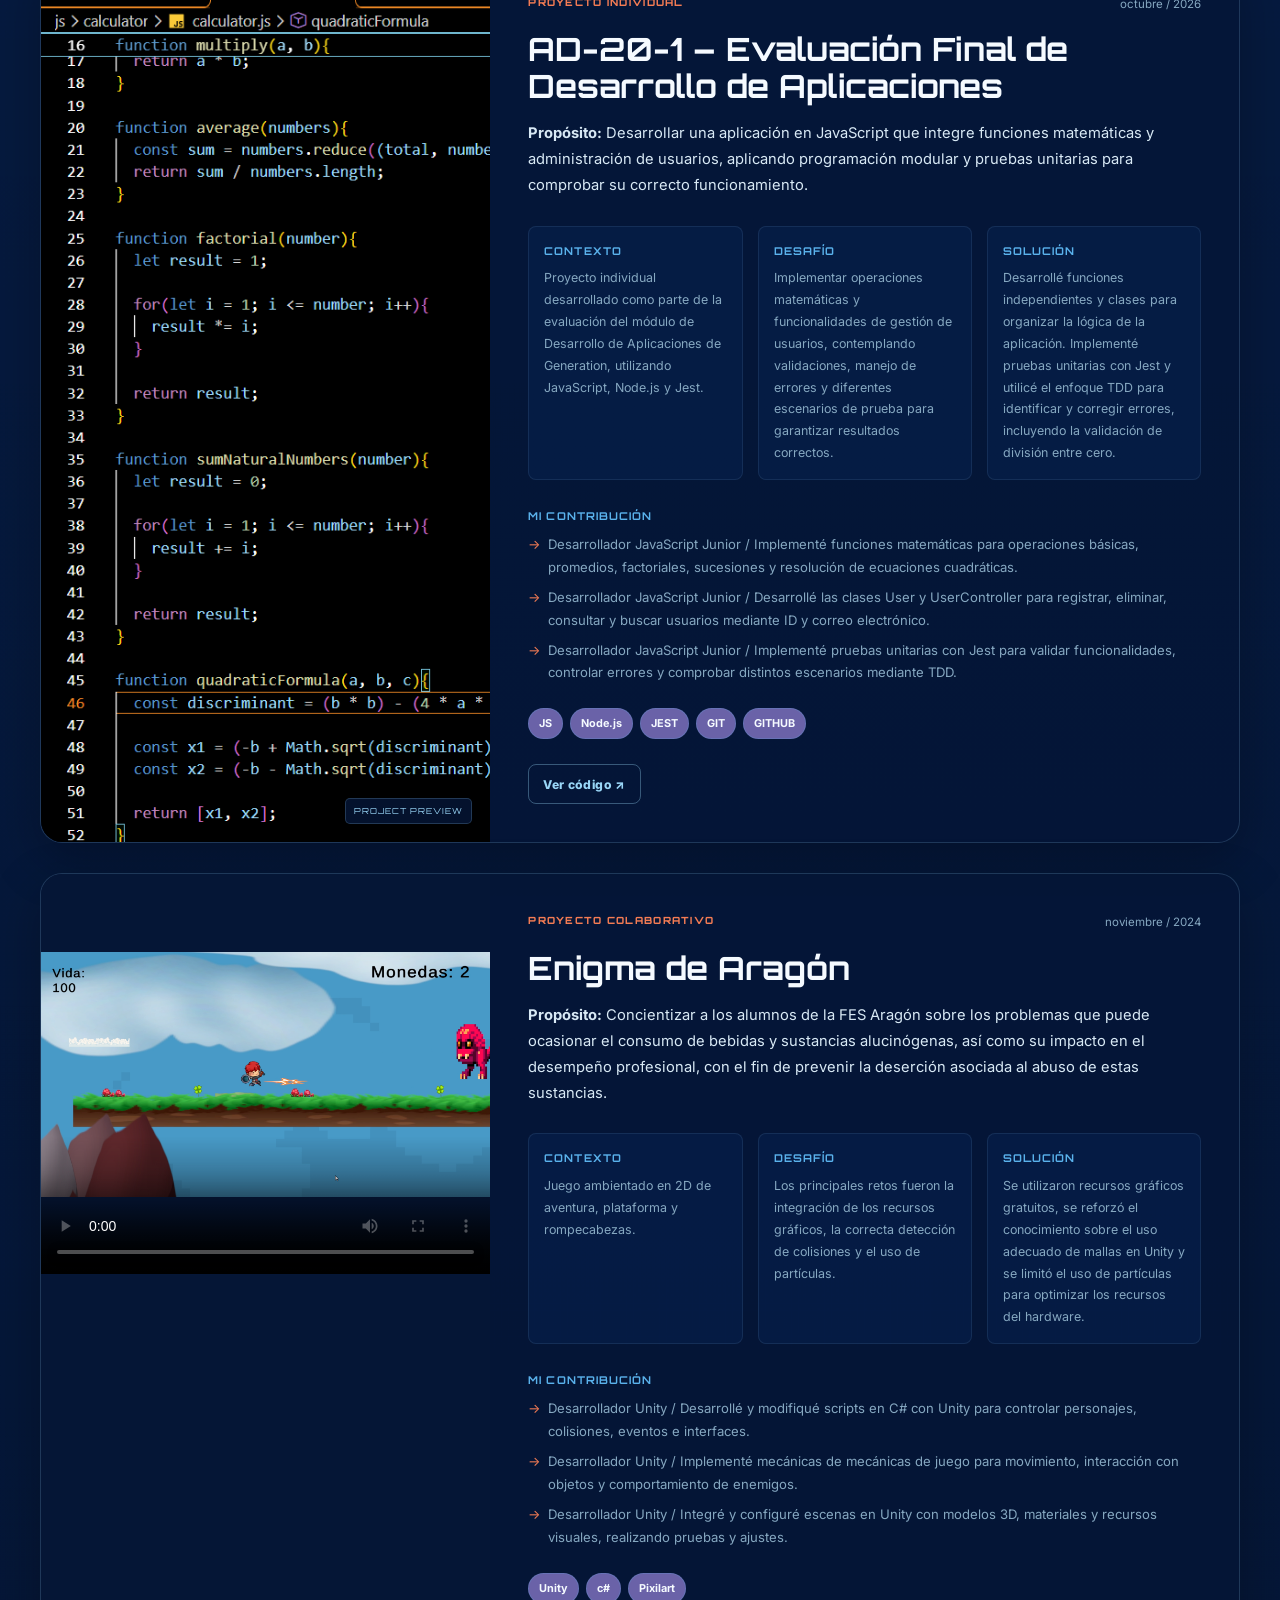
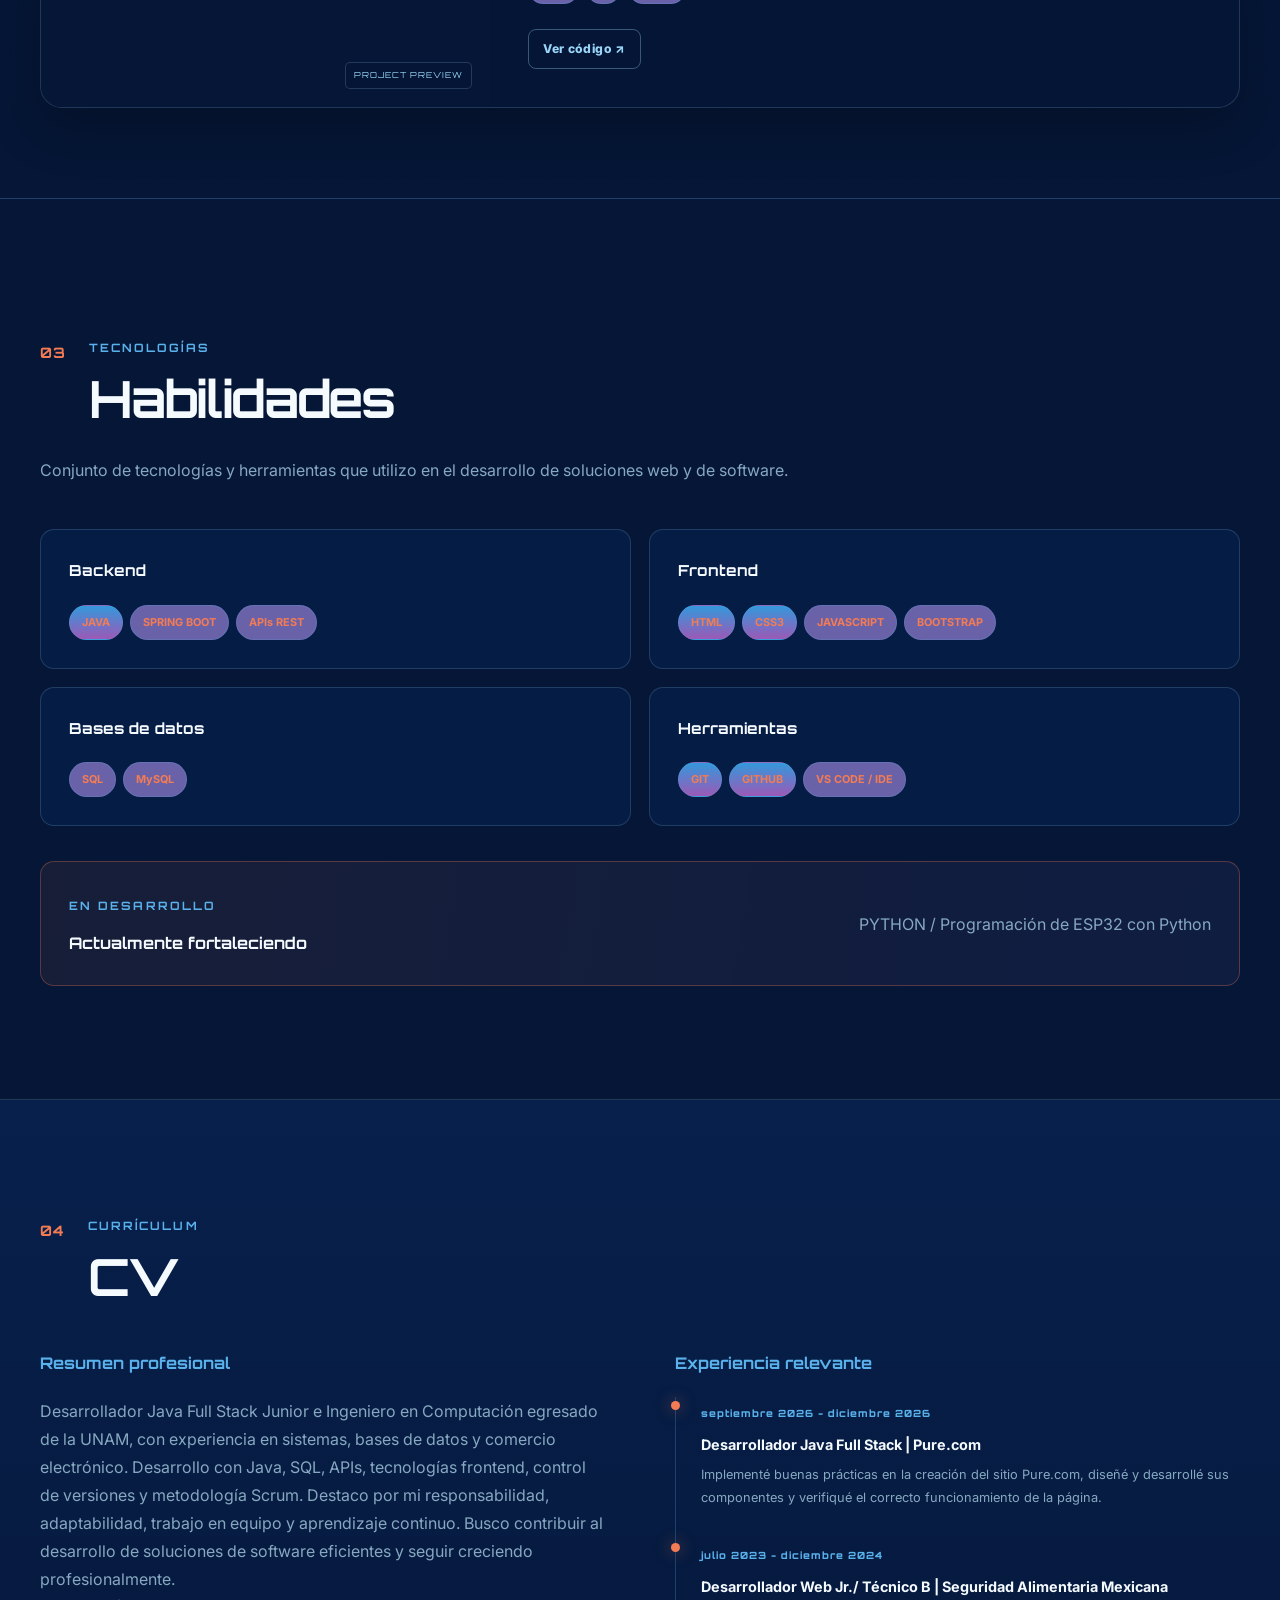
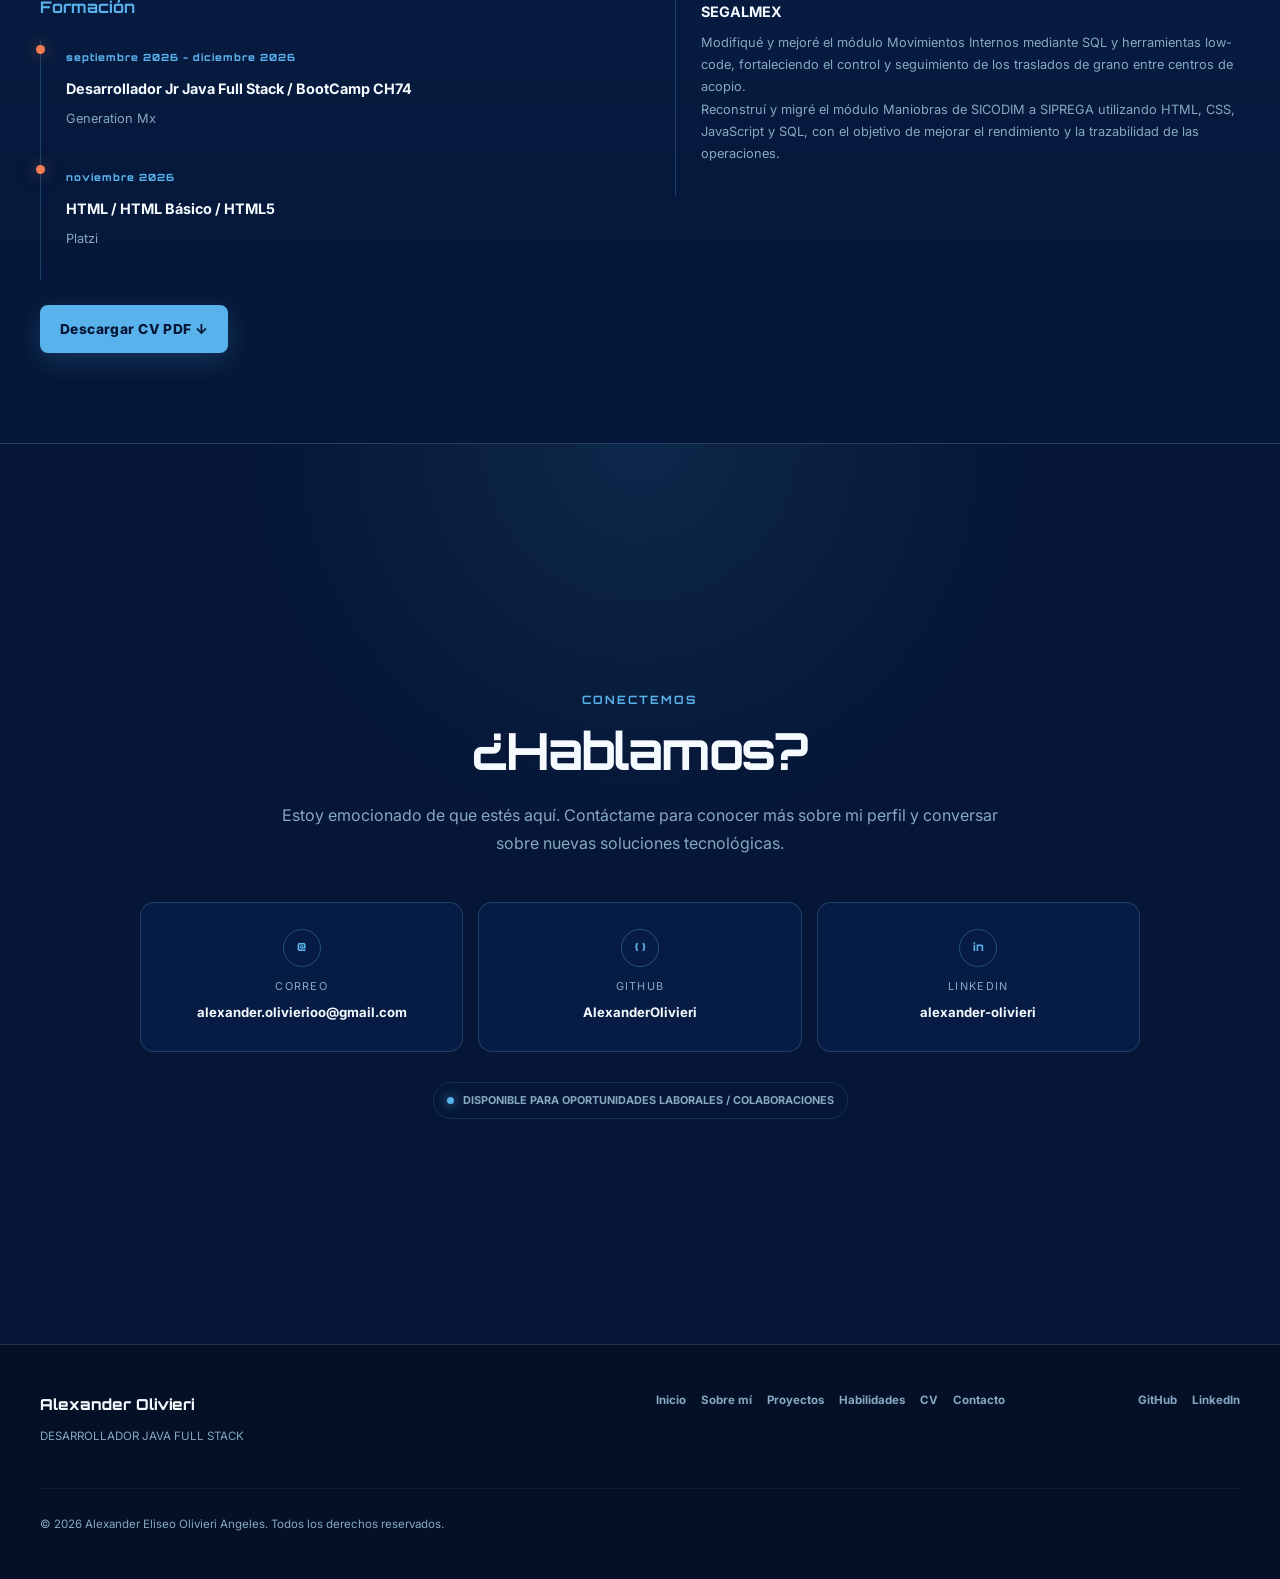
==== commit 05c62a60: "Mejore la modulacion de la estructura y ortografia" ====
--- a/index.html
+++ b/index.html
@@ -3,741 +3,20 @@
 <head>
   <meta charset="UTF-8">
   <meta name="viewport" content="width=device-width, initial-scale=1.0">
-
- 
-  <title>[Alexander Eliseo Olivieri Angeles] | Desarrollador Java Full Stack</title>
-  <meta name="description" content="[Soy Desarrollador Java Full Stack, busco proyectos en donde pueda emplear mis habilidades]">
-
-
+  <meta name="description" content="Desarrollador Java Full Stack e Ingeniero en Computación. Portafolio de proyectos, habilidades y experiencia profesional.">
+  <title>Alexander Eliseo Olivieri Angeles | Desarrollador Java Full Stack</title>
   <link rel="preconnect" href="https://fonts.googleapis.com">
   <link rel="preconnect" href="https://fonts.gstatic.com" crossorigin>
   <link href="https://fonts.googleapis.com/css2?family=Inter:wght@400;500;600;700&family=Orbitron:wght@500;600;700;800&display=swap" rel="stylesheet">
-
   <link rel="stylesheet" href="css/styles.css">
 </head>
-
 <body>
-
-
-  <header class="header">
-    <div class="header__container">
-
-      <a class="header__brand" href="#inicio" aria-label="Ir al inicio">
-        <span class="header__name">[Alexander / Olivieri]</span>
-        <span class="header__tagline">[DESARROLLADOR JAVA FULL STACK]</span>
-      </a>
-
-      <nav class="nav" aria-label="Navegación principal">
-        <ul class="nav__list">
-          <li><a href="#inicio" class="nav__link nav__link--active">Inicio</a></li>
-          <li><a href="#sobre-mi" class="nav__link">Sobre mí</a></li>
-          <li><a href="#proyectos" class="nav__link">Proyectos</a></li>
-          <li><a href="#habilidades" class="nav__link">Habilidades</a></li>
-          <li> <a href="assets/documents/Alexander_Eliseo_Olivieri_Angeles-Desarrollador_Java_Full_Stack.pdf" class="button button--primary" target="_blank">Descargar CV PDF ↓</a></li>
-          <li><a href="#contacto" class="nav__link">Contacto</a></li>
-        </ul>
-      </nav>
-
-    </div>
-  </header>
-
-  <main>
-
-
-    <section class="hero" id="inicio">
-      <div class="hero__container">
-
-        <div class="hero__content">
-          <span class="eyebrow">[BACKEND • FRONTEND • DATABASES • APIS]</span>
-
-          <h1 class="hero__title">
-            Hola, soy <span>[Alexander Olivieri]</span>
-          </h1>
-
-          <p class="hero__role">[DESARROLLADOR JAVA FULL STACK / Ingeniero en Computación]</p>
-
-          <p class="hero__description">
-            [Soy desarrollador Full Stack con experiencia en crear
-            soluciones funcionales, mantenibles y orientadas a las necesidades
-            del usuario.]
-          </p>
-
-          <div class="hero__actions">
-            <a href="#proyectos" class="button button--primary">Ver proyectos</a>
-            <a href="#contacto" class="button button--secondary">Contactarme</a>
-          </div>
-
-          
-          <div class="social-links" aria-label="Perfiles profesionales">
-            <a href="https://github.com/AlexanderOlivieri" target="_blank" rel="noopener noreferrer">GitHub ↗</a>
-            <a href="https://www.linkedin.com/in/alexander-olivieri" target="_blank" rel="noopener noreferrer">LinkedIn ↗</a>
-            
-          </div>
-        </div>
-
-        <aside class="hero__terminal" aria-label="Perfil técnico">
-          <div class="terminal__bar">
-            <span></span><span></span><span></span>
-          </div>
-          <div class="terminal__body">
-            <p><span class="code-key">const</span> developer = {</p>
-            <p>&nbsp;&nbsp;name: <span class="code-string">"[Alexander Olivieri]"</span>,</p>
-            <p>&nbsp;&nbsp;focus: <span class="code-string">"[JAVA FULL STACK]"</span>,</p>
-            <p>&nbsp;&nbsp;backend: <span class="code-string">"[JAVA / SPRING BOOT]"</span>,</p>
-            <p>&nbsp;&nbsp;database: <span class="code-string">"[SQL / BD]"</span>,</p>
-            <p>&nbsp;&nbsp;frontend: <span class="code-string">"[HTML5 / CSS3 / JS]"</span>,</p>
-            <p>&nbsp;&nbsp;goal: <span class="code-string">"[Aprender y aportar mis conocimientos]"</span></p>
-            <p>};</p>
-
-            
-            <input class="code-input heartbeat" type="url" name="search" id="search" placeholder="|" aria-label="buscar">
-            
-            
-          </div>
-        </aside>
-
-      </div>
-    </section>
-
-
-    <section class="about section" id="sobre-mi">
-      <div class="container">
-
-        <div class="section-heading">
-          <span class="section-number">01</span>
-          <div>
-            <span class="eyebrow">PERFIL</span>
-            <h2>Sobre mí</h2>
-          </div>
-        </div>
-
-        <div class="about__grid">
-          <div class="about__main">
-            <p class="lead">
-              [Desarrollador Java Full Stack e Ingeniero en Computación especializado en Desarrollo Web con muchas ganas de emplear mis conocimientos.]
-            </p>
-
-            <p>
-              [Desde muy pequeño me llamo la atención como funcionaban mis juguetes, 
-              esta curiosidad me llevo a tomar el taller de electrica y electronica, 
-              mi sorpresa fue cuando me di cuenta que sobre las placas existian circuitos programables.]
-            </p>
-
-            <p>
-              [Esto marco para siempre mi vida y me llevo a descubrir los lenguajes de programación,
-              me apasiona descubrir como funciona el mundo tecnologico y mi meta es dejar huella con proyectos e implementaciones
-              que den soluciones reales a casos especificos.]
-            </p>
-
-            <div class="quote">
-              <p>“[Siempre hay algo que podemos mejorar e innovar]”</p>
-            </div>
-          </div>
-
-          <div class="about__side">
-            <div class="info-card">
-              <span class="info-card__label">FORMACIÓN</span>
-              <strong>[Ingeniería en Computación / UNAM]</strong>
-              <span>[2020 / Título y Cédula]</span>
-            </div>
-
-            <div class="info-card">
-              <span class="info-card__label">BUSCANDO</span>
-              <strong>[Puesto como Desarrollador Jr. Java Full Stack /Desarrollador Backend]</strong>
-              
-            </div>
-
-            <div class="info-card">
-              <span class="info-card__label">UBICACIÓN</span>
-              <strong>[CDMX, México]</strong>
-              <span>[MODALIDAD: PRESENCIAL / HÍBRIDA / REMOTA]</span>
-            </div>
-          </div>
-        </div>
-
-        <div class="values">
-          <h3>Lo que me define</h3>
-
-          <div class="values__grid">
-            <article class="value">
-              <span class="value__icon">01</span>
-              <h4>[RESPONSABILIDAD]</h4>
-              
-            </article>
-
-            <article class="value">
-              <span class="value__icon">02</span>
-              <h4>[APRENDIZAJE CONTINUO]</h4>
-             
-            </article>
-
-            <article class="value">
-              <span class="value__icon">03</span>
-              <h4>[TRABAJO EN EQUIPO]</h4>
-            
-            </article>
-
-            <article class="value">
-              <span class="value__icon">04</span>
-              <h4>[ADAPTABILIDAD]</h4>
-             
-            </article>
-          </div>
-        </div>
-
-      </div>
-    </section>
-
-
-    <section class="projects section section--dark" id="proyectos">
-      <div class="container">
-
-        <div class="section-heading">
-          <span class="section-number">02</span>
-          <div>
-            <span class="eyebrow">WORK / PROJECTS</span>
-            <h2>Proyectos</h2>
-          </div>
-        </div>
-
-        <p class="section-intro">
- 
-        </p>
-
-        <div class="projects__grid">
-
-
-          <article class="project project--featured">
-
-            <div class="project__media">
-              <img src="assets/images/projects/pure.png"
-                   alt="Esta es la pagina about del proyecto Pure.com"
-                   loading="lazy">
-
-
-            </div>
-
-            <div class="project__content">
-              <div class="project__top">
-                <span class="project__type">[PROYECTO COLABORATIVO ]</span>
-                <span class="project__date">[septiembre / 2026]</span>
-              </div>
-
-              <h3 class="project__title">[Pure.com]</h3>
-
-              <p class="project__description">
-                <strong>Propósito:</strong> [Cubrir la necesidad de venta de uniformes, 
-                                              con el fin de llegar a toda la republica mexicana, 
-                                              con precios accesibles, buena calidad y todo tipo de tallas.]
-              </p>
-
-              <div class="project__details">
-                <div>
-                  <h4>Contexto</h4>
-                  <p>[Desarrollado online bajo la metodología SCRUM para un emprendimiento en colaboración con 6 compañeros]</p>
-                </div>
-
-                <div>
-                  <h4>Desafío</h4>
-                  <p>[Al principio la comunicación y organización del equipo.]</p>
-                </div>
-
-                <div>
-                  <h4>Solución</h4>
-                  <p>[Se empleó la metodología SCRUM, se rotaron los roles y se implementaron sub grupos para dar soluciones más rapidas.]</p>
-                </div>
-              </div>
-
-              <div class="project__contribution">
-                <h4>Mi contribución</h4>
-                <ul>
-                  <li>[Desarrollador Java Full Stack / Diseñé, construi y mantuve el sistema.]</li>
-                  <li>[Desarrollador Backend / Escribí logica de negocios, creé y gestione APIS.]</li>
-                  <li>[Desarrollador Frontend / Cree páginas responsivas, atractivas y dinamicas para una experiencia sencilla al usuario.]</li>
-                </ul>
-              </div>
-
-              <div class="project__technologies">
-                <span class="tag">[JAVA]</span>
-                <span class="tag">[SPRING BOOT]</span>
-                <span class="tag">[SQL]</span>
-                <span class="tag">[JAVASCRIPT]</span>
-                <span class="tag">[CSS3]</span>
-                <span class="tag">[HTML5]</span>
-              </div>
-
-              <div class="project__links">
-                <a href="#" class="button button--small button--primary" target="_blank" rel="noopener noreferrer">Ver demo ↗</a>
-                <a href="https://github.com/aztrax369i/Pure.com.git" class="button button--small button--outline" target="_blank" rel="noopener noreferrer">Ver código ↗</a>
-              </div>
-            </div>
-          </article>
-
-          <article class="project">
-            <div class="project__media">
-              <img src="assets/images/projects/AgendaTelefonica.png"
-                   alt="Imagen de referencia del Hackaton Agenda telefonica con Java"
-                   loading="lazy">
-            </div>
-
-            <div class="project__content">
-              <div class="project__top">
-                <span class="project__type">[PROYECTO COLABORATIVO]</span>
-                <span class="project__date">[octubre / 2026]</span>
-              </div>
-
-              <h3 class="project__title">[Agenda Telefonica (Hackaton)]</h3>
-
-              <p class="project__description">
-                <strong>Propósito:</strong> [Desarrollar una aplicación backend para gestionar una agenda telefónica, permitiendo registrar, 
-                                            consultar, modificar y eliminar contactos mediante una estructura organizada y persistencia de datos.]
-              </p>
-
-              <div class="project__details">
-                <div>
-                  <h4>Contexto</h4>
-                  <p>[Proyecto desarrollado durante un Hackathon con tiempo limitado, aplicando Java 17, 
-                     Spring Boot y SQL para construir una solución backend funcional y organizada.]</p>
-                </div>
-                <div>
-                  <h4>Desafío</h4>
-                  <p>[Diseñar e implementar rápidamente las funcionalidades principales de la agenda, manteniendo una estructura de código clara y 
-                     facilitando la integración del trabajo realizado por los diferentes integrantes del equipo..]</p>
-                </div>
-                <div>
-                  <h4>Solución</h4>
-                  <p>[Dividimos el proyecto por funcionalidades, organizamos el desarrollo mediante una arquitectura por capas y 
-                     utilizamos Git y GitHub para trabajar de forma colaborativa, integrar cambios y mantener el código organizado.]</p>
-                </div>
-              </div>
-
-              <div class="project__contribution">
-                <h4>Mi contribución</h4>
-                <ul>
-                  <li>[Desarrollador Backend / Implementé la lógica de gestión de contactos utilizando Java 17 y Spring Boot, aplicando principios de programación orientada a objetos.]</li>
-                  <li>[Desarrollador Backend / Desarrollé operaciones CRUD para registrar, consultar, modificar y eliminar contactos, integrando la aplicación con la base de datos mediante SQL.]</li>
-                  <li>[Desarrollador Backend / Organicé la lógica del sistema mediante una estructura por capas, separando responsabilidades para facilitar el mantenimiento y la integración de nuevas funcionalidades.]</li>
-                </ul>
-              </div>
-
-              <div class="project__technologies">
-                <span class="tag">[JAVA17]</span>
-                <span class="tag">[IntelilliJ]</span>
-                <span class="tag">[SPRINGBOOT]</span>
-                <span class="tag">[SQL]</span>
-                <span class="tag">[GIT]</span>
-                <span class="tag">[GITHUB]</span>
-                
-              </div>
-
-              <div class="project__links">
-                <a href="#" class="button button--small button--primary" target="_blank" rel="noopener noreferrer">Ver demo ↗</a>
-                <a href="#" class="button button--small button--outline" target="_blank" rel="noopener noreferrer">Ver código ↗</a>
-            </div>
-          </article>
-
-
-          <!-- PROYECTO 2 -->
-          <article class="project">
-            <div class="project__media">
-              <img src="assets/images/projects/MerchF1.png"
-                   alt="Imagen de referencia del Hackaton LandingPag Merch F1 (Hackaton)"
-                   loading="lazy">
-            </div>
-
-            <div class="project__content">
-              <div class="project__top">
-                <span class="project__type">[PROYECTO COLABORATIVO]</span>
-                <span class="project__date">[noviembre / 2026]</span>
-              </div>
-
-              <h3 class="project__title">[LandingPag Merch F1  (Hackaton)]</h3>
-
-              <p class="project__description">
-                <strong>Propósito:</strong> [Realizar una landingpage para cubrir la demanda de articulos originales de la formula1 con tiempos de entrega cortos, sin lidiar con costos de importación y precios fijos.]
-              </p>
-
-              <div class="project__details">
-                <div>
-                  <h4>Contexto</h4>
-                  <p>[Desarrollado en tiempo limitado empleando la metodología SCRUM y utilizando solo tecnologias de frontend.]</p>
-                </div>
-                <div>
-                  <h4>Desafío</h4>
-                  <p>[El tiempo y la estructura principal del proyecto.]</p>
-                </div>
-                <div>
-                  <h4>Solución</h4>
-                  <p>[Nos organizamos y dividimos las secciones para trabajar de manera asincrona y marcamos paleta
-                      , tipografia y stylos especificos para que a la hora de unir todo se viera de manera responsiva e uniforme.]</p>
-                </div>
-              </div>
-
-              <div class="project__contribution">
-                <h4>Mi contribución</h4>
-                <ul>
-                  <li>[Desarrollador Frontend / Desarrollé la visualización de reseñas mediante JS, HTML5, CSS3 y Bootstrap 5 para mejorar la presentación de contenido.]</li>
-                  <li>[Desarrollador Frontend / Implementé un botón CTA y un formulario con JS y LocalStorage para capturar y conservar los datos enviados.]</li>
-                  <li>[Desarrollador Frontend / Gestioné versiones y colaboración mediante Git, GitHub y un tablero Kanban en Project para organizar tareas y avances del equipo.]</li>
-                </ul>
-              </div>
-
-              <div class="project__technologies">
-                <span class="tag">[HTML5]</span>
-                <span class="tag">[CSS3]</span>
-                <span class="tag">[JS]</span>
-                <span class="tag">[BOOSTRAP5]</span>
-                <span class="tag">[GIT]</span>
-                <span class="tag">[GITHUB]</span>
-                
-              </div>
-
-              <div class="project__links">
-                <a href="#" class="button button--small button--primary" target="_blank" rel="noopener noreferrer">Ver demo ↗</a>
-                <a href="#" class="button button--small button--outline" target="_blank" rel="noopener noreferrer">Ver código ↗</a>
-              </div>
-            </div>
-          </article>
-
-          <article class="project">
-            <div class="project__media">
-              <img src="assets/images/projects/EvaluacionFinal.png"
-                   alt="Imagen de referencia del Hackaton LandingPag Merch F1 (Hackaton)"
-                   loading="lazy">
-            </div>
-
-            <div class="project__content">
-              <div class="project__top">
-                <span class="project__type">[PROYECTO INDIVIDUAL]</span>
-                <span class="project__date">[octubre / 2026]</span>
-              </div>
-
-              <h3 class="project__title">[AD-20-1 – Evaluación Final de Desarrollo de Aplicaciones]</h3>
-
-              <p class="project__description">
-                <strong>Propósito:</strong> [Desarrollar una aplicación en JavaScript que integre funciones matemáticas y administración de usuarios, 
-                                            aplicando programación modular y pruebas unitarias para comprobar su correcto funcionamiento.]
-              </p>
-
-              <div class="project__details">
-                <div>
-                  <h4>Contexto</h4>
-                  <p>[Proyecto individual 
-                     desarrollado como parte de la evaluación del módulo de Desarrollo de Aplicaciones de Generation, utilizando JavaScript, Node.js y Jest.]</p>
-                </div>
-                <div>
-                  <h4>Desafío</h4>
-                  <p>[Implementar operaciones matemáticas y funcionalidades de gestión de usuarios, 
-                     contemplando validaciones, manejo de errores y diferentes escenarios de prueba para garantizar resultados correctos.]</p>
-                </div>
-                <div>
-                  <h4>Solución</h4>
-                  <p>[Desarrollé funciones independientes y clases para organizar la lógica de la aplicación. 
-                      Implementé pruebas unitarias con Jest y utilicé el enfoque TDD para identificar y corregir errores, incluyendo la validación de división entre cero.]</p>
-                </div>
-              </div>
-
-              <div class="project__contribution">
-                <h4>Mi contribución</h4>
-                <ul>
-                  <li>[Desarrollador JavaScript Junior / Implementé funciones matemáticas para operaciones básicas, promedios, factoriales, sucesiones y resolución de ecuaciones cuadráticas.]</li>
-                  <li>[Desarrollador JavaScript Junior / Desarrollé las clases User y UserController para registrar, eliminar, consultar y buscar usuarios mediante ID y correo electrónico.]</li>
-                  <li>[Desarrollador JavaScript Junior / Implementé pruebas unitarias con Jest para validar funcionalidades, controlar errores y comprobar distintos escenarios mediante TDD.]</li>
-                </ul>
-              </div>
-
-              <div class="project__technologies">
-                <span class="tag">[JS]</span>
-                <span class="tag">[NODE JS]</span>
-                <span class="tag">[JEST]</span>
-                <span class="tag">[GIT]</span>
-                <span class="tag">[GITHUB]</span>
-                
-              </div>
-
-              <div class="project__links">
-                
-                <a href="https://github.com/AlexanderOlivieri/AD-20-1-EvaluacionFinalAlex.git" class="button button--small button--outline" target="_blank" rel="noopener noreferrer">Ver código ↗</a>
-              </div>
-            </div>
-          </article>
-
-          <article class="project">
-            <div class="project__media">
-                <video width="600" height="400" controls poster="assets/images/projects/EnigmaAragon.png" preload="auto">
-                  <source src="assets/videos/DemoEnigmaAragonComp.mp4" type="video/mp4">
-                  Tu navegador no soporta fortmatos de video
-                </video>
-            </div>
-
-            <div class="project__content">
-              <div class="project__top">
-                <span class="project__type">[PROYECTO COLABORATIVO]</span>
-                <span class="project__date">[noviembre / 2024]</span>
-              </div>
-
-              <h3 class="project__title">[Enigma de Aragon]</h3>
-
-              <p class="project__description">
-                <strong>Propósito:</strong> [Consientisar a los alumnos de la FES Aragón de los problemas que ocasionan ingerir bebidas y sustancias alucinogenas
-                                            y como esto afecta el desempeño profecional con el fin de evitar deserciones por este abuso de consumo.]
-              </p>
-
-              <div class="project__details">
-                <div>
-                  <h4>Contexto</h4>
-                  <p>[Juego ambientado en 2D de aventura, plataforma y puzzles.]</p>
-                </div>
-                <div>
-                  <h4>Desafío</h4>
-                  <p>[Fue muy retadora la parte de los assets, la colicion correcta de los objetos y el uso de particulas.]</p>
-                </div>
-                <div>
-                  <h4>Solución</h4>
-                  <p>[Se ocuparos assets gratuitos, se reforzo el conocimiento respecto a la correcta practica del uso de mallas en Unity 
-                      y se trato de no ocupar muchas 
-                      particulas para no ocupar tantos recursos del hadware.]</p>
-                </div>
-              </div>
-
-              <div class="project__contribution">
-                <h4>Mi contribución</h4>
-                <ul>
-                  <li>[Desarrollador Unity / Desarrollé y modifiqué scripts en C# con Unity para controlar personajes, colisiones, eventos e interfaces.]</li>
-                  <li>[Desarrollador Unity / Implementé mecánicas de gameplay para movimiento, interacción con objetos y comportamiento de enemigos.]</li>
-                  <li>[Desarrollador Unity / Integré y configuré escenas en Unity con modelos 3D, materiales y recursos visuales, realizando pruebas y ajustes.]</li>
-                </ul>
-              </div>
-
-              <div class="project__technologies">
-                <span class="tag">[Unity]</span>
-                <span class="tag">[c#]</span>
-                <span class="tag">[Pixilart]</span>
-              </div>
-
-              <div class="project__links">
-                
-                <a href="https://github.com/AlexanderOlivieri/El_Enigma_de_Aragon" class="button button--small button--outline" target="_blank" rel="noopener noreferrer">Ver código ↗</a>
-              </div>
-            </div>
-          </article>
-
-        </div>
-      </div>
-    </section>
-
-    <section class="skills section" id="habilidades">
-      <div class="container">
-
-        <div class="section-heading">
-          <span class="section-number">03</span>
-          <div>
-            <span class="eyebrow">TECH STACK</span>
-            <h2>Habilidades</h2>
-          </div>
-        </div>
-
-        <p class="section-intro">
-          [DESCRIPCIÓN BREVE Y HONESTA DE TU PERFIL TÉCNICO.]
-        </p>
-
-        <div class="skills__grid">
-
-          <article class="skill-group">
-            <h3>Backend</h3>
-            <div class="skill-tags">
-              <span class="skill-tag certificate"><a href="https://drive.google.com/file/d/1VtviqD5uJAKONK7s_9WraZ58PUIdzibt/view" target="_blank">[JAVA]</a></span>
-              <span class="skill-tag">[SPRING BOOT]</span>
-              <span class="skill-tag">[APIs REST]</span>
-              
-            </div>
-          </article>
-
-          <article class="skill-group">
-            <h3>Frontend</h3>
-            <div class="skill-tags">
-              <span class="skill-tag certificate"><a href="https://platzi.com/p/Noir/curso/12341-html/diploma/detalle/" target="_blank">[HTML]</a></span>
-              <span class="skill-tag certificate"><a href="https://platzi.com/p/Noir/curso/12294-course/diploma/detalle/" target="_blank">[CSS3]</a></span>
-              <span class="skill-tag">[JAVASCRIPT]</span>
-              <span class="skill-tag">[BOOTSTRAP]</span>
-            </div>
-          </article>
-
-          <article class="skill-group">
-            <h3>Bases de datos</h3>
-            <div class="skill-tags">
-              <span class="skill-tag">[SQL]</span>
-              <span class="skill-tag">[MYSQL]</span>
-              
-            </div>
-          </article>
-
-          <article class="skill-group">
-            <h3>Herramientas</h3>
-            <div class="skill-tags">
-              <span class="skill-tag certificate"><a href="https://platzi.com/p/Noir/curso/11059-course/diploma/detalle/" target="_blank">[GIT]</a></span>
-              <span class="skill-tag certificate"><a href="https://platzi.com/p/Noir/curso/11059-course/diploma/detalle/" target="_blank">[GITHUB]</a></span>
-              <span class="skill-tag">[VS CODE / IDE]</span>
-              
-            </div>
-          </article>
-
-        </div>
-
-        <div class="learning">
-          <div>
-            <span class="eyebrow">EN DESARROLLO</span>
-            <h3>Actualmente fortaleciendo</h3>
-          </div>
-          <p>[PYTHON / Programación de ESP32 con Python ]</p>
-        </div>
-
-      </div>
-    </section>
-
-
-    <section class="cv section section--dark" id="cv">
-      <div class="container">
-
-        <div class="section-heading">
-          <span class="section-number">04</span>
-          <div>
-            <span class="eyebrow">CURRICULUM</span>
-            <h2>CV</h2>
-          </div>
-        </div>
-
-        <div class="cv__grid">
-
-          <div>
-            <h3>Resumen profesional</h3>
-            <p>
-              [IDesarrollador Java Full Stack Junior e Ingeniero en Computación egresado de la UNAM, 
-              con experiencia en sistemas, bases de datos y comercio electrónico. Desarrollo con Java, SQL, APIs, 
-              tecnologías frontend, control de versiones y metodología Scrum. Destaco por mi responsabilidad, 
-              adaptabilidad, trabajo en equipo y aprendizaje continuo. Busco contribuir al desarrollo de soluciones 
-              de software eficientes y seguir creciendo profesionalmente.]
-            </p>
-
-            <h3>Formación</h3>
-            <div class="timeline">
-              <article class="timeline__item">
-                <span>[septiembre 2026 - diciembre 2026]</span>
-                <h4>[Desarrollador Jr Java Full Stack / BootCamp CH74]</h4>
-                <p>[Generation Mx]</p>
-              </article>
-
-              <article class="timeline__item">
-                <span>[noviembre 2026]</span>
-                <h4>[HTML / HTML Básico / HTML5]</h4>
-                <p>[Platzi]</p>
-              </article>
-            </div>
-          </div>
-
-          <div>
-            <h3>Experiencia relevante</h3>
-            <div class="timeline">
-              <article class="timeline__item">
-                <span>[septiembre 2026 - diciembre 2026]</span>
-                <h4>[Desarrollador Java Full Stack | Pure.com]</h4>
-                <p>[Implemente buenas practicas en la creacion del sitio Pure.com, diseñe, desarrolle, y 
-                    verifique el correcto funcionamiento de la página Pure.com.]
-                </p>
-              </article>
-
-              <article class="timeline__item">
-                <span>[julio 2023 - diciembre 2024]</span>
-                <h4>[Desarrollador Web Jr./ Técnico B | Seguridad Alimentaria Mexicana  SEGALMEX ]</h4>
-                <p>Modifiqué y mejoré el módulo Movimientos Internos mediante SQL y herramientas low-code, 
-                   fortaleciendo el control y seguimiento de los traslados de grano entre centros de acopio.
-                </p>
-                <p>Reconstruí y migré el módulo Maniobras de SICODIM a SIPREGA utilizando HTML, CSS, JavaScript y SQL, 
-                  con el objetivo de mejorar el rendimiento y la trazabilidad de las operaciones.
-                </p>
-              </article>
-            </div>
-          </div>
-
-        </div>
-
-        <div class="cv__actions">
-          <a href="assets/documents/Alexander_Eliseo_Olivieri_Angeles-Desarrollador_Java_Full_Stack.pdf" class="button button--primary" target="_blank">Descargar CV PDF ↓</a>
-        </div>
-
-      </div>
-    </section>
-
-
-    <section class="contact section" id="contacto">
-      <div class="container">
-
-        <div class="section-heading section-heading--center">
-          <span class="eyebrow">LET'S CONNECT</span>
-          <h2>¿Hablamos?</h2>
-          <p>
-            [Estoy emocionado de que estes aquí, contactame para saber más sobre mí y trabajemos juntos en nuevas soluciones tecnologícas.]
-          </p>
-        </div>
-
-        <div class="contact__grid">
-
-          <a class="contact-card" href="mailto:alexander.olivieri00@gmail.com">
-            <span class="contact-card__icon">@</span>
-            <span class="contact-card__label">Email</span>
-            <strong>alexander.olivierioo@gmail.com</strong>
-          </a>
-
-          <a class="contact-card" href="https://github.com/AlexanderOlivieri" target="_blank" rel="noopener noreferrer">
-            <span class="contact-card__icon">{ }</span>
-            <span class="contact-card__label">GitHub</span>
-            <strong>[AlexanderOlivieri]</strong>
-          </a>
-
-          <a class="contact-card" href="https://www.linkedin.com/in/alexander-olivieri" target="_blank" rel="noopener noreferrer">
-            <span class="contact-card__icon">in</span>
-            <span class="contact-card__label">LinkedIn</span>
-            <strong>[alexander-olivieri]</strong>
-          </a>
-
-        </div>
-
-        <div class="contact__status">
-          <span class="status-dot"></span>
-          <span>[DISPONIBLE PARA OPORTUNIDADES LABORALES / COLABORACIONES]</span>
-        </div>
-
-      </div>
-    </section>
-
+  <div id="site-header" data-component="nav"></div>
+  <main id="portfolio-content" aria-live="polite">
+    <div class="page-loading" aria-hidden="true">Cargando portafolio…</div>
   </main>
-
-  <footer class="footer">
-    <div class="container footer__container">
-      <div>
-        <span class="footer__brand">[Alexander Olivieri]</span>
-        <p>[DESARROLLADOR JAVA FULL STACK]</p>
-      </div>
-
-      <nav class="footer__nav" aria-label="Navegación secundaria">
-        <a href="#inicio">Inicio</a>
-        <a href="#sobre-mi">Sobre mí</a>
-        <a href="#proyectos">Proyectos</a>
-        <a href="#habilidades">Habilidades</a>
-        <a href="#cv">CV</a>
-        <a href="#contacto">Contacto</a>
-      </nav>
-
-      <div class="footer__social">
-        <a href="https://github.com/AlexanderOlivieri" target="_blank" rel="noopener noreferrer">GitHub</a>
-        <a href="https://www.linkedin.com/in/alexander-olivieri" target="_blank" rel="noopener noreferrer">LinkedIn</a>
-      </div>
-
-      <p class="footer__copyright">
-        © [2026] [Alexander Eliseo Olivieri Angeles]. Todos los derechos reservados.
-      </p>
-    </div>
-  </footer>
-<script src="js/index.js"></script>
+  <div id="site-footer" data-component="footer"></div>
+  <script src="js/components.js"></script>
+  <script src="js/index.js"></script>
 </body>
 </html>
--- a/css/styles.css
+++ b/css/styles.css
@@ -84,9 +84,7 @@
   color: var(--color-bg-main);
 }
 
-/* 
-   UTILIDADES
-    */
+
 
 .container {
   width: min(100% - 40px, var(--container));
@@ -160,9 +158,7 @@
   color: var(--color-muted);
 }
 
-/* 
-   HEADER
-    */
+
 
 .header {
   position: sticky;
@@ -234,9 +230,7 @@
   color: var(--color-primary);
 }
 
-/* 
-   HERO
-    */
+
 
 .hero {
   position: relative;
@@ -447,9 +441,7 @@
     opacity: 0;
   }
 }
-/* 
-   ABOUT
-    */
+
 
 .about__grid {
   display: grid;
@@ -566,9 +558,7 @@
   font-size: .82rem;
 }
 
-/* 
-   PROJECTS
-   */
+
 
 .projects__grid {
   display: grid;
@@ -747,9 +737,7 @@
   gap: 9px;
 }
 
-/* 
-   SKILLS
-    */
+
 
 .skills__grid {
   display: grid;
@@ -799,9 +787,7 @@
   color: var(--color-muted);
 }
 
-/* 
-   CV
-    */
+
 
 .cv__grid {
   display: grid;
@@ -865,9 +851,7 @@
   margin-top: 25px;
 }
 
-/* 
-   CONTACTO
-    */
+
 
 .contact {
   position: relative;
@@ -955,9 +939,7 @@
   box-shadow: 0 0 12px var(--color-primary);
 }
 
-/* 
-   FOOTER
-    */
+
 
 .footer {
   padding: 45px 0;
@@ -1010,9 +992,7 @@
   border-top: 1px solid rgba(153,214,247,.08);
 }
 
-/* 
-   RESPONSIVE
-    */
+
 
 @media (max-width: 1000px) {
   .hero__container {
@@ -1140,9 +1120,7 @@
   }
 }
 
-/* 
-   ACCESIBILIDAD / REDUCIR MOVIMIENTO
-   */
+
 
 @media (prefers-reduced-motion: reduce) {
   html {
@@ -1163,3 +1141,60 @@
     transform: none;
   }
 }
+
+html {
+  scroll-snap-type: y proximity;
+  scroll-padding-top: 92px;
+}
+
+main {
+  overflow: clip;
+}
+
+#portfolio-content {
+  width: 100%;
+}
+
+#portfolio-content > section {
+  min-height: 100vh;
+  scroll-snap-align: start;
+  scroll-snap-stop: normal;
+  display: flex;
+  align-items: center;
+}
+
+#portfolio-content > section > .container,
+#portfolio-content > section > .hero__container {
+  width: min(100% - 40px, var(--container));
+}
+
+#portfolio-content > .hero {
+  padding-top: 92px;
+}
+
+#portfolio-content > .section {
+  padding-top: 110px;
+  padding-bottom: 90px;
+}
+
+.page-loading {
+  min-height: 100vh;
+  display: grid;
+  place-items: center;
+  color: var(--color-text-light);
+  font-family: var(--font-display);
+  letter-spacing: .08em;
+}
+
+@media (max-width: 760px) {
+  #portfolio-content > section {
+    min-height: auto;
+    align-items: flex-start;
+  }
+  #portfolio-content > .hero {
+    min-height: 100vh;
+  }
+  html {
+    scroll-snap-type: none;
+  }
+}
